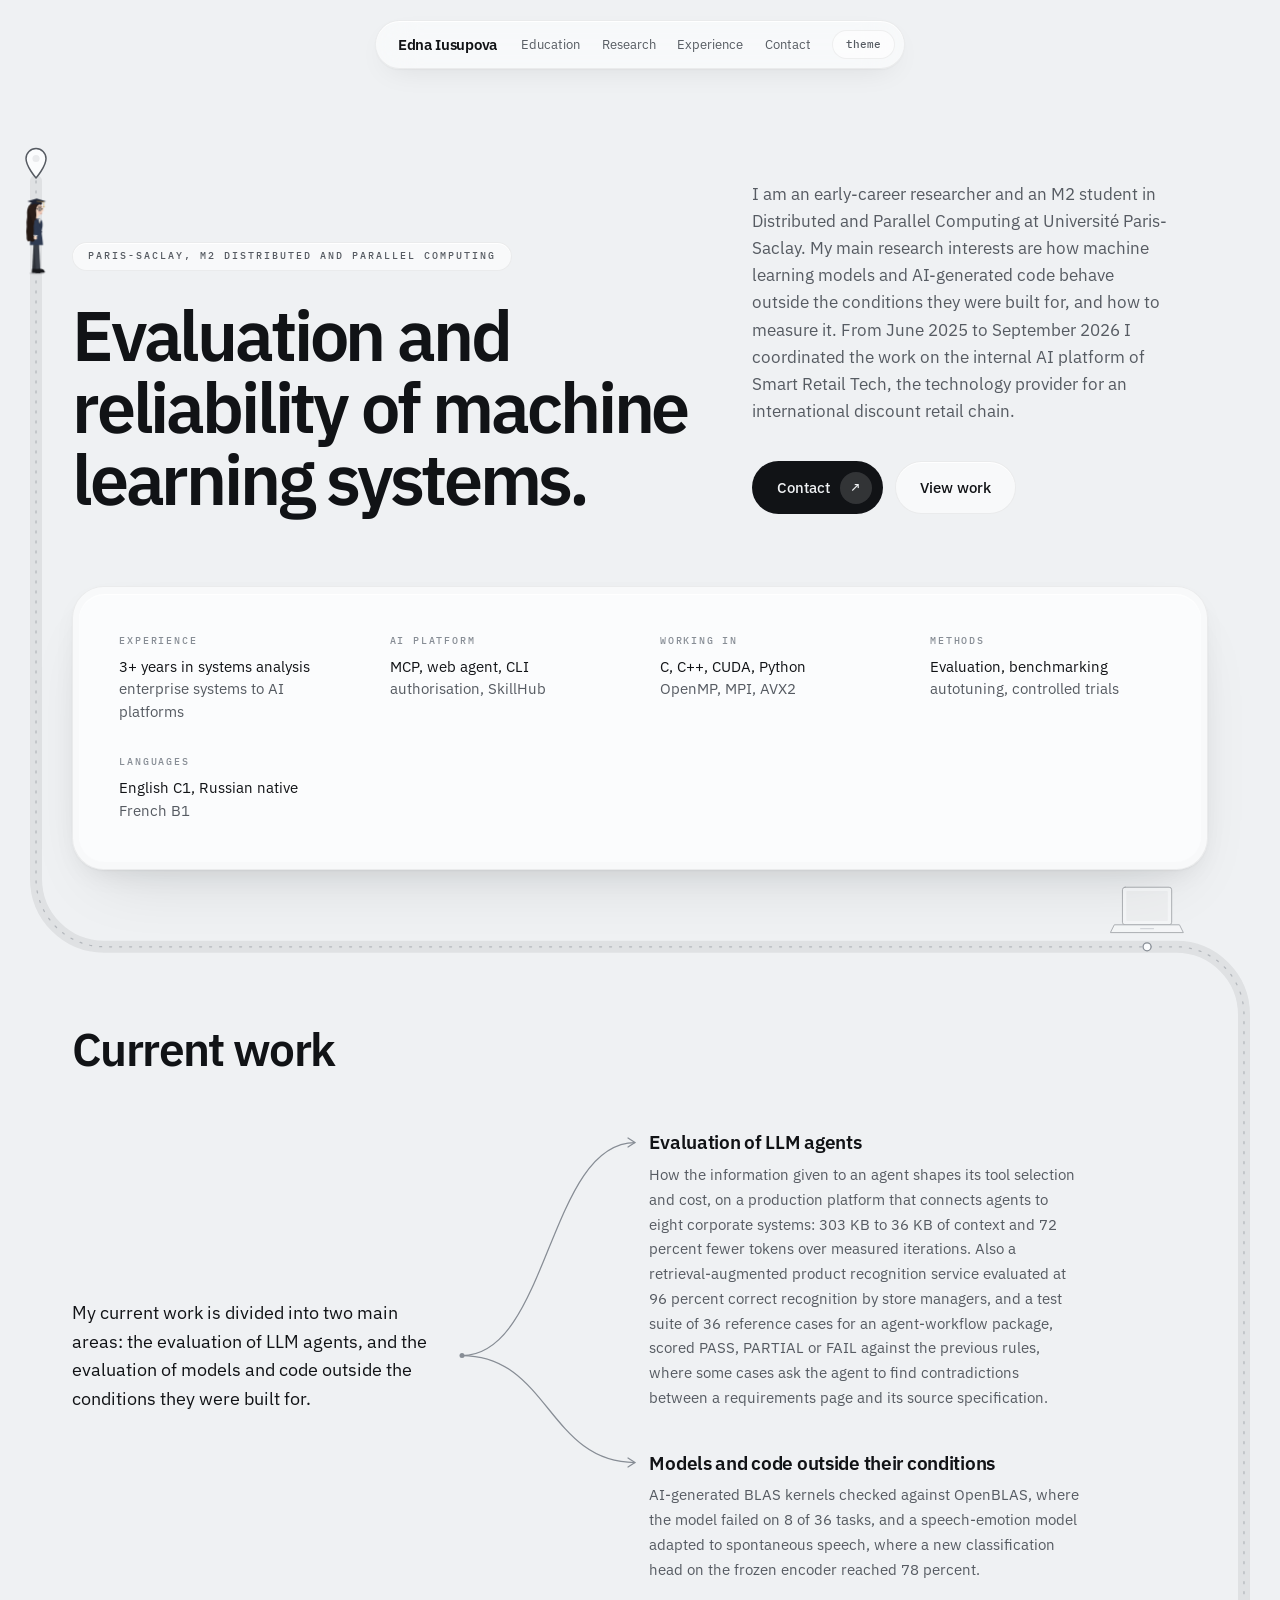
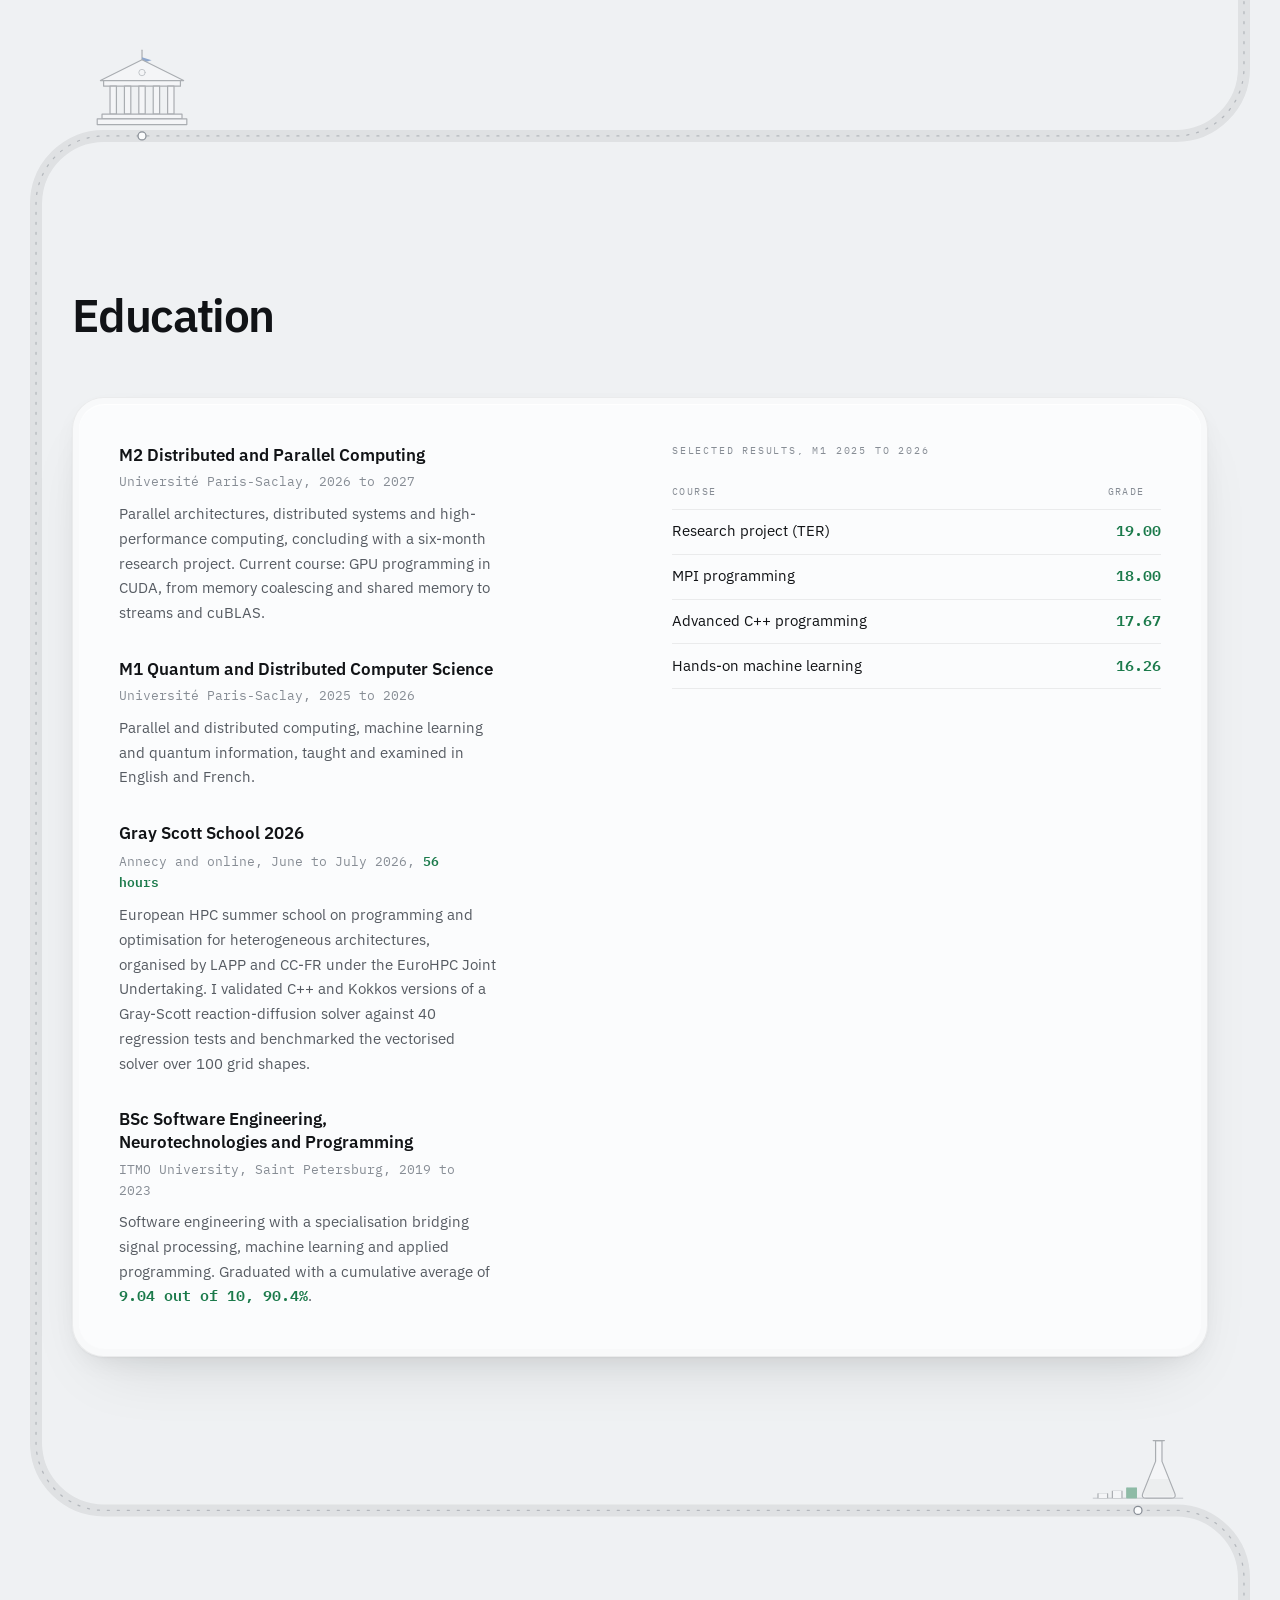
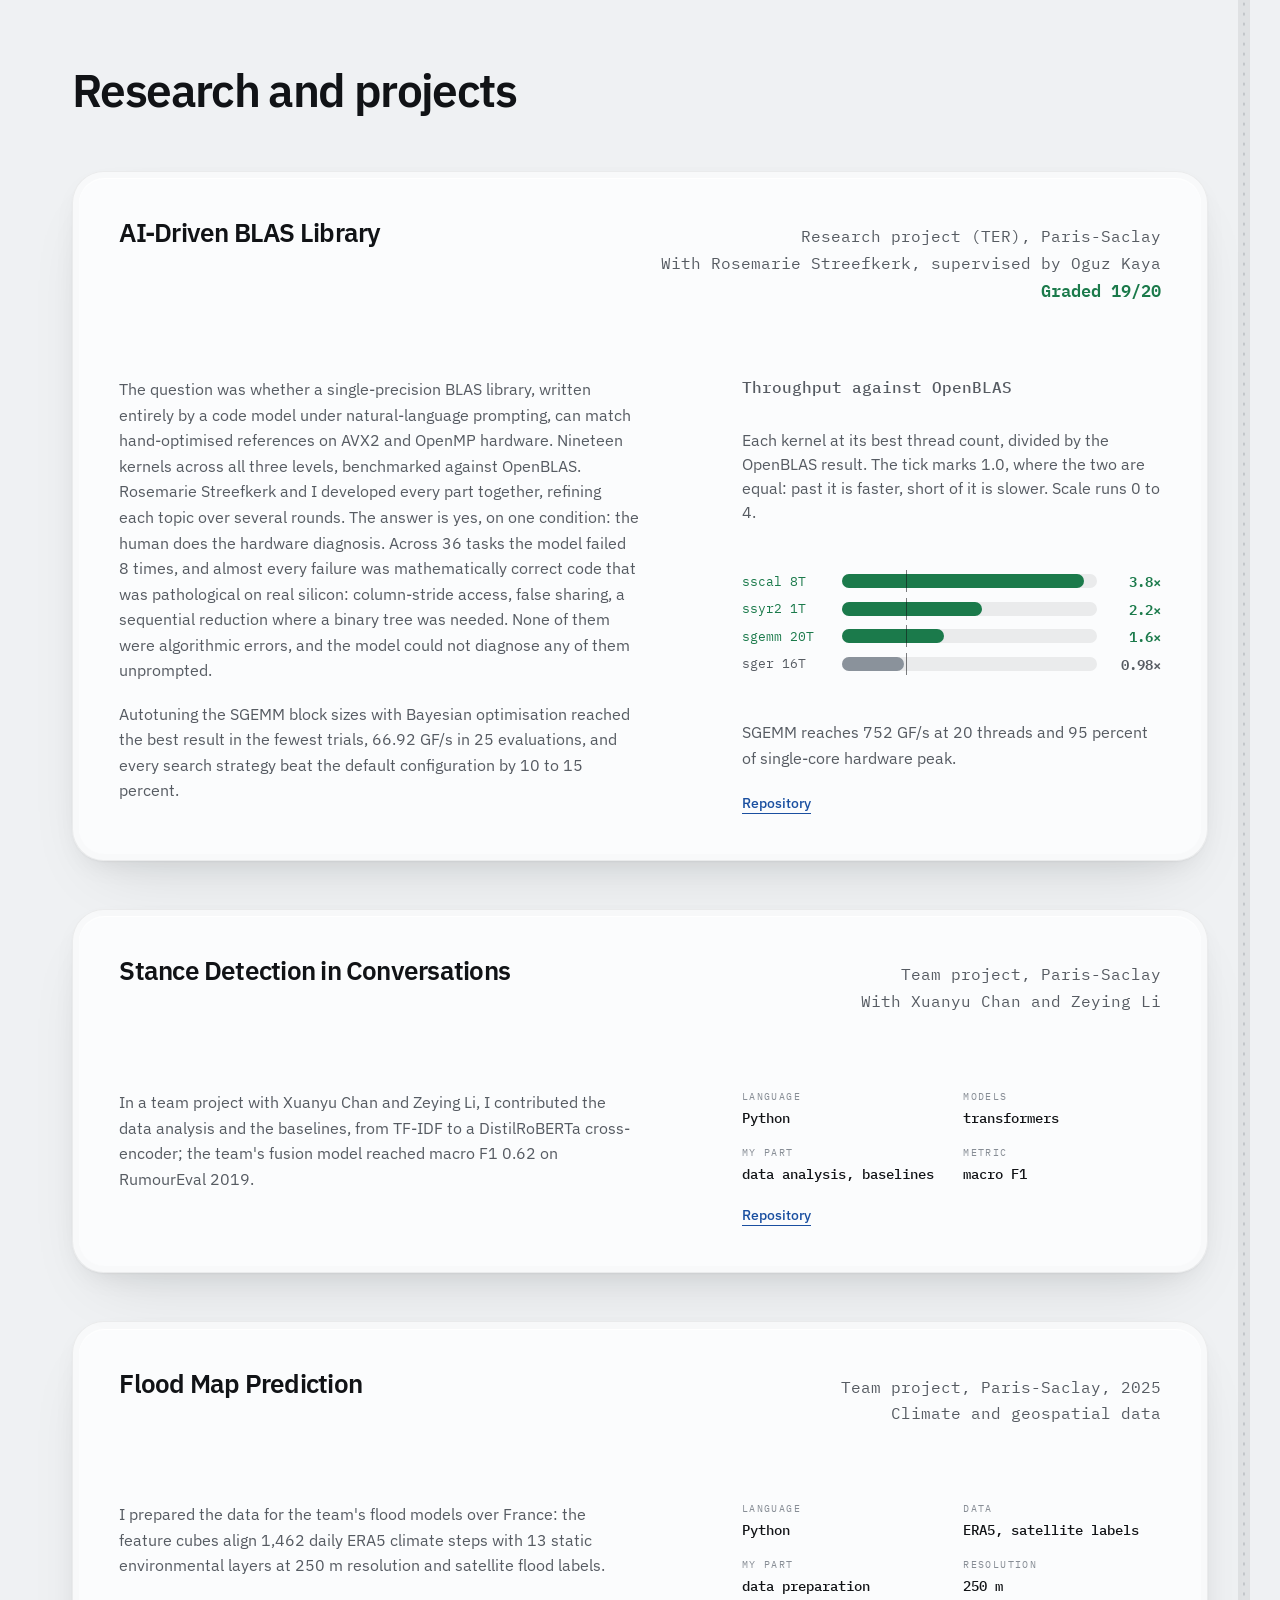
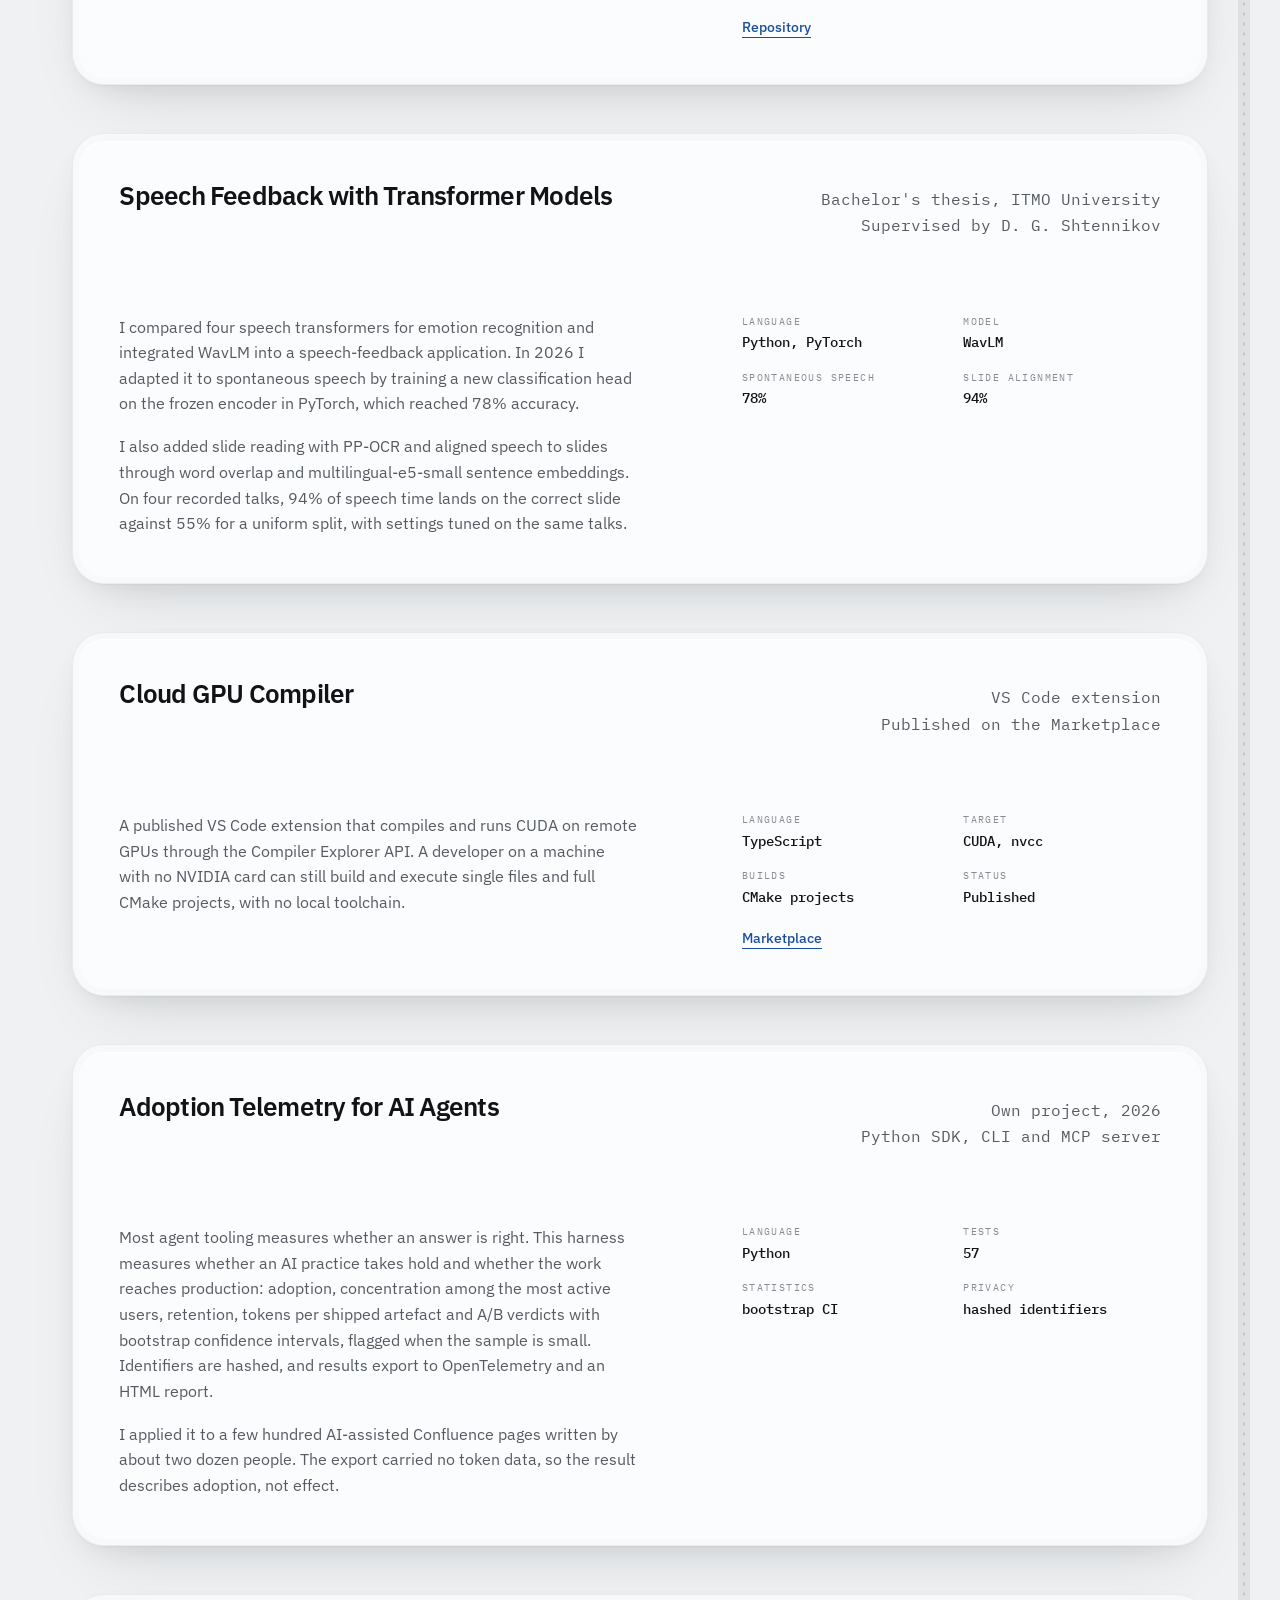
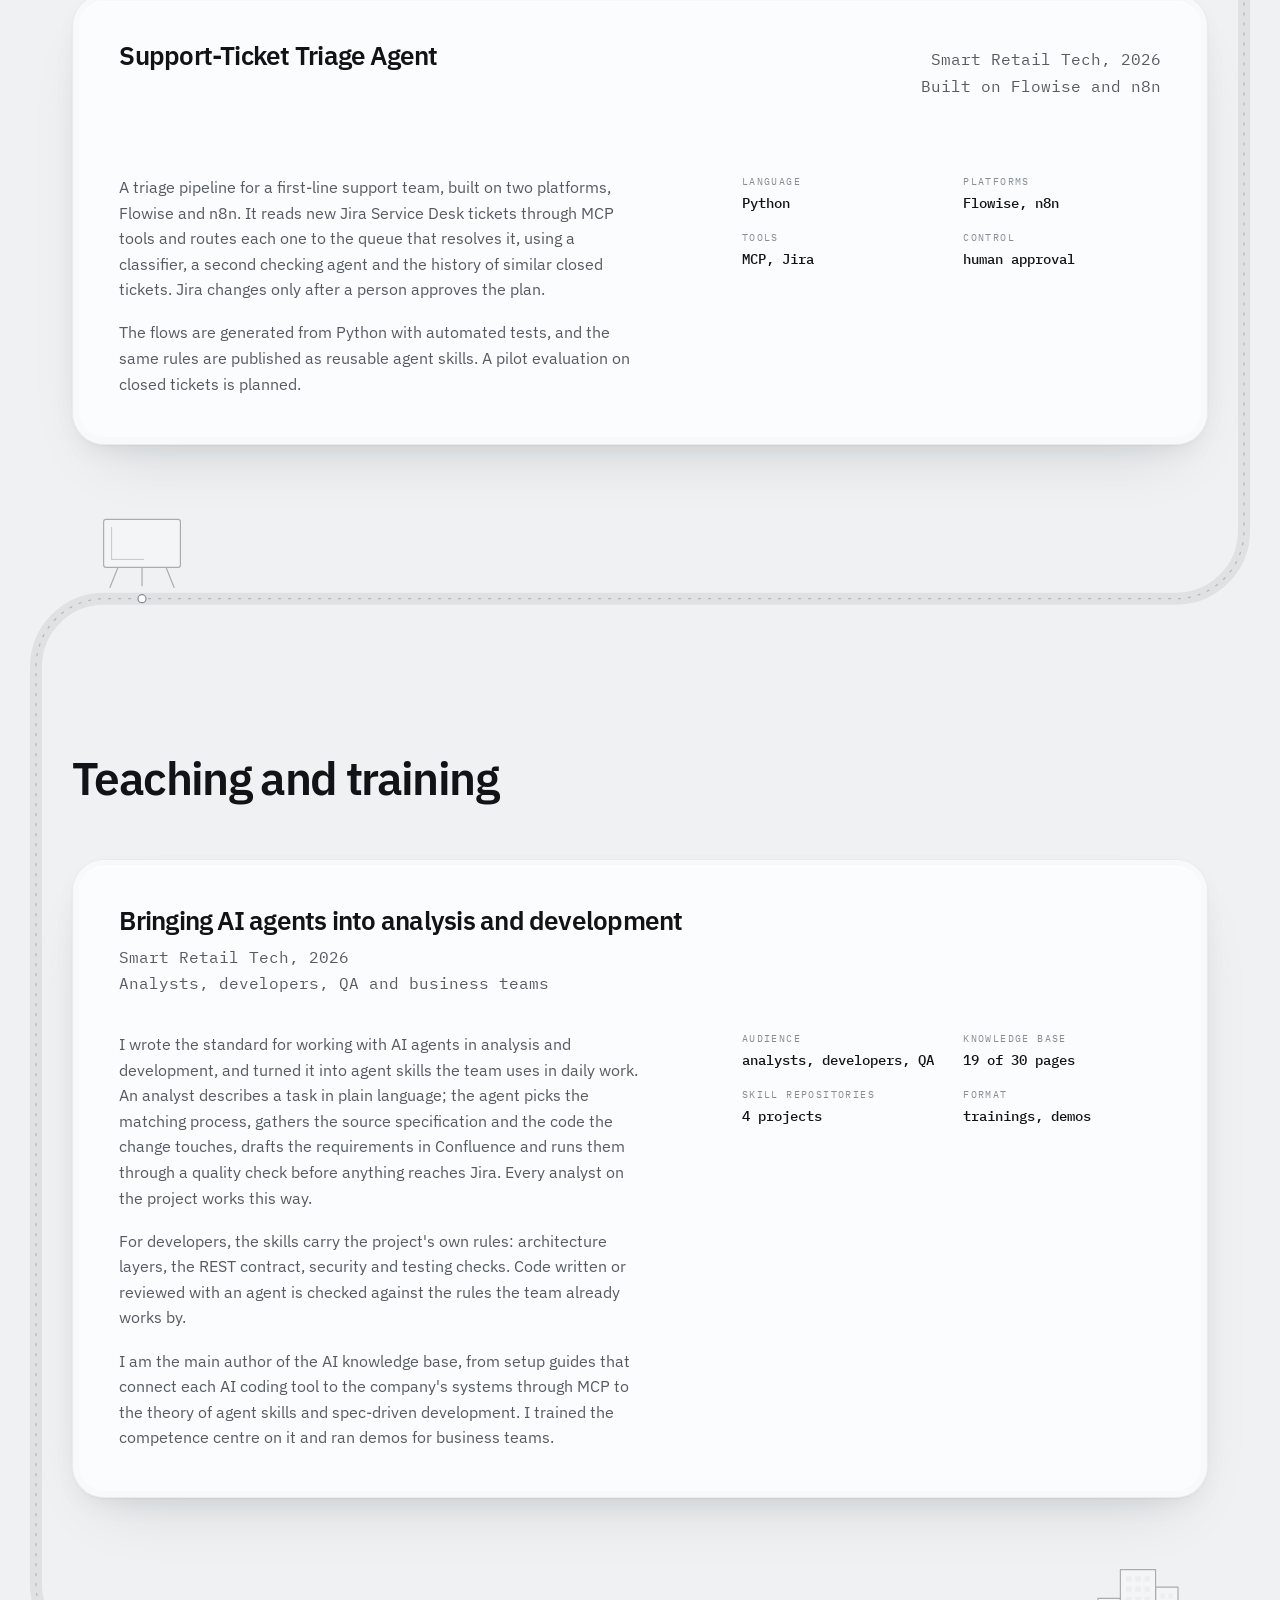
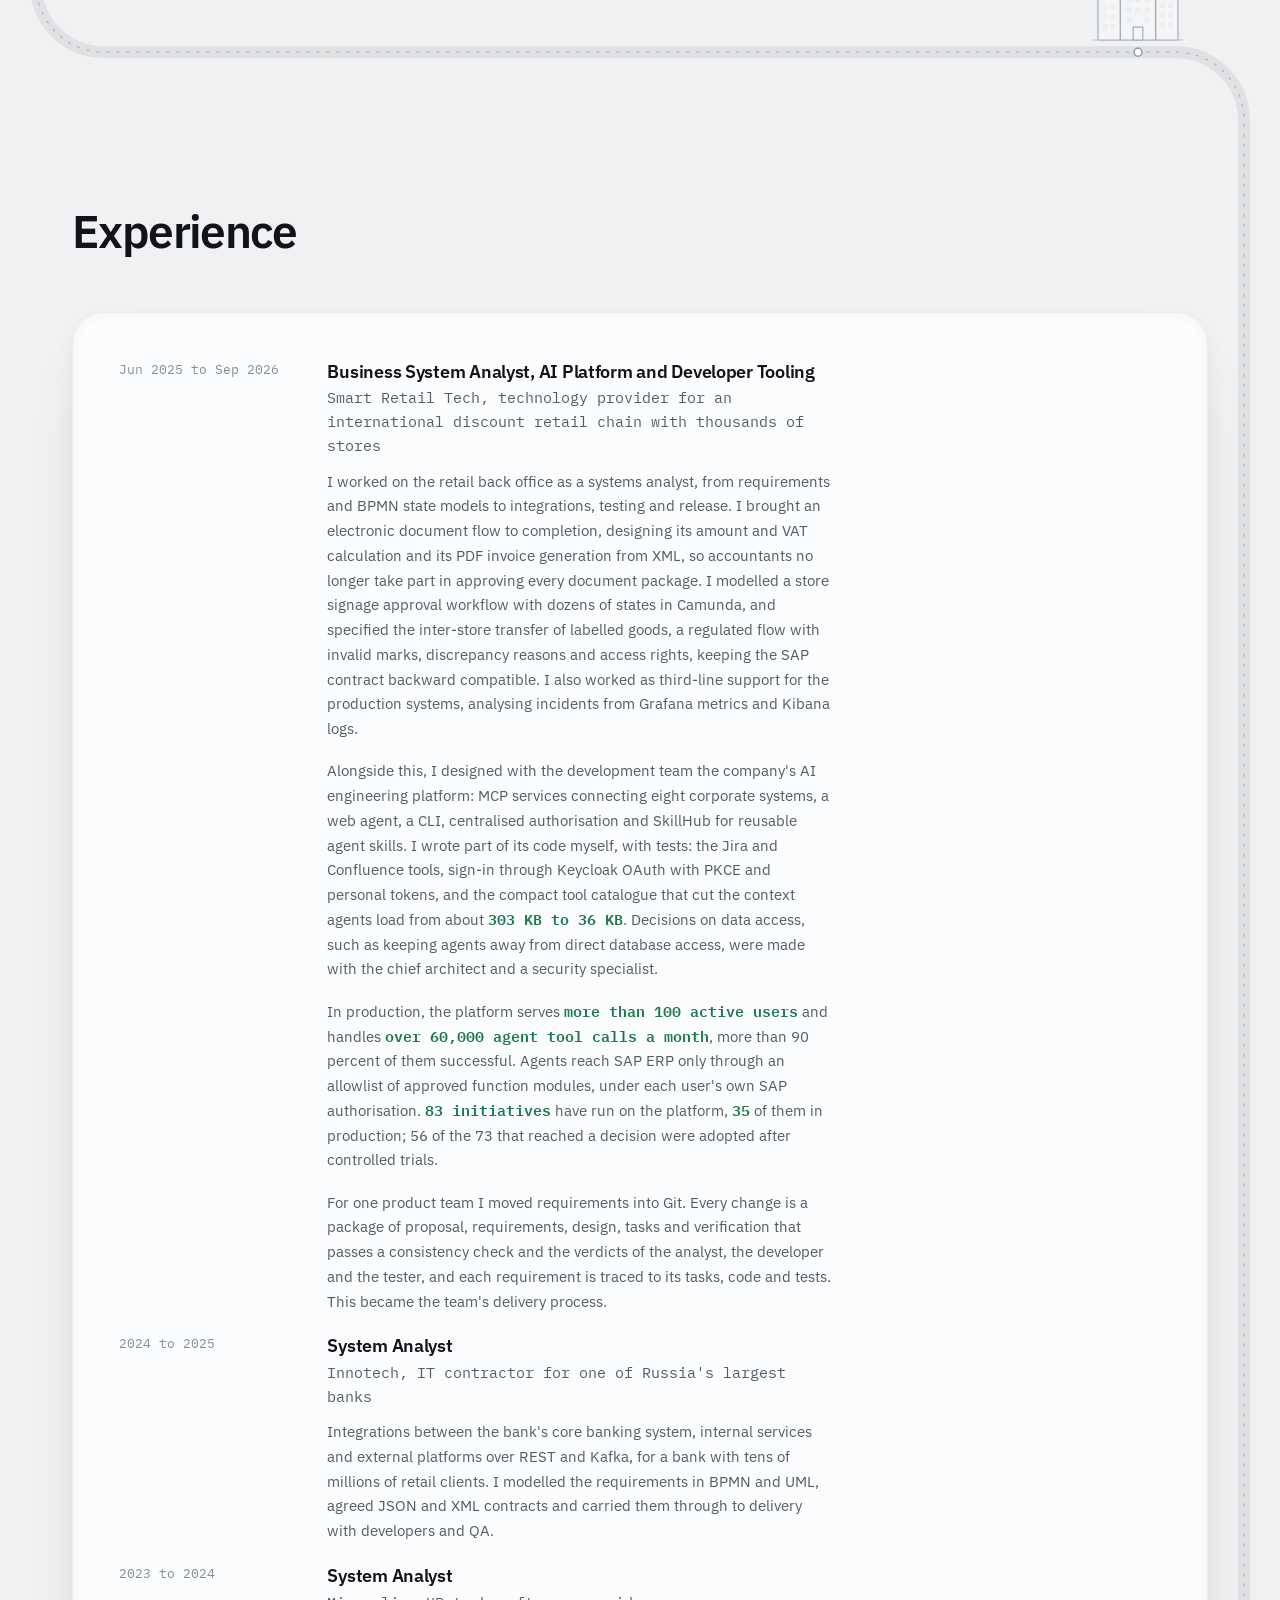
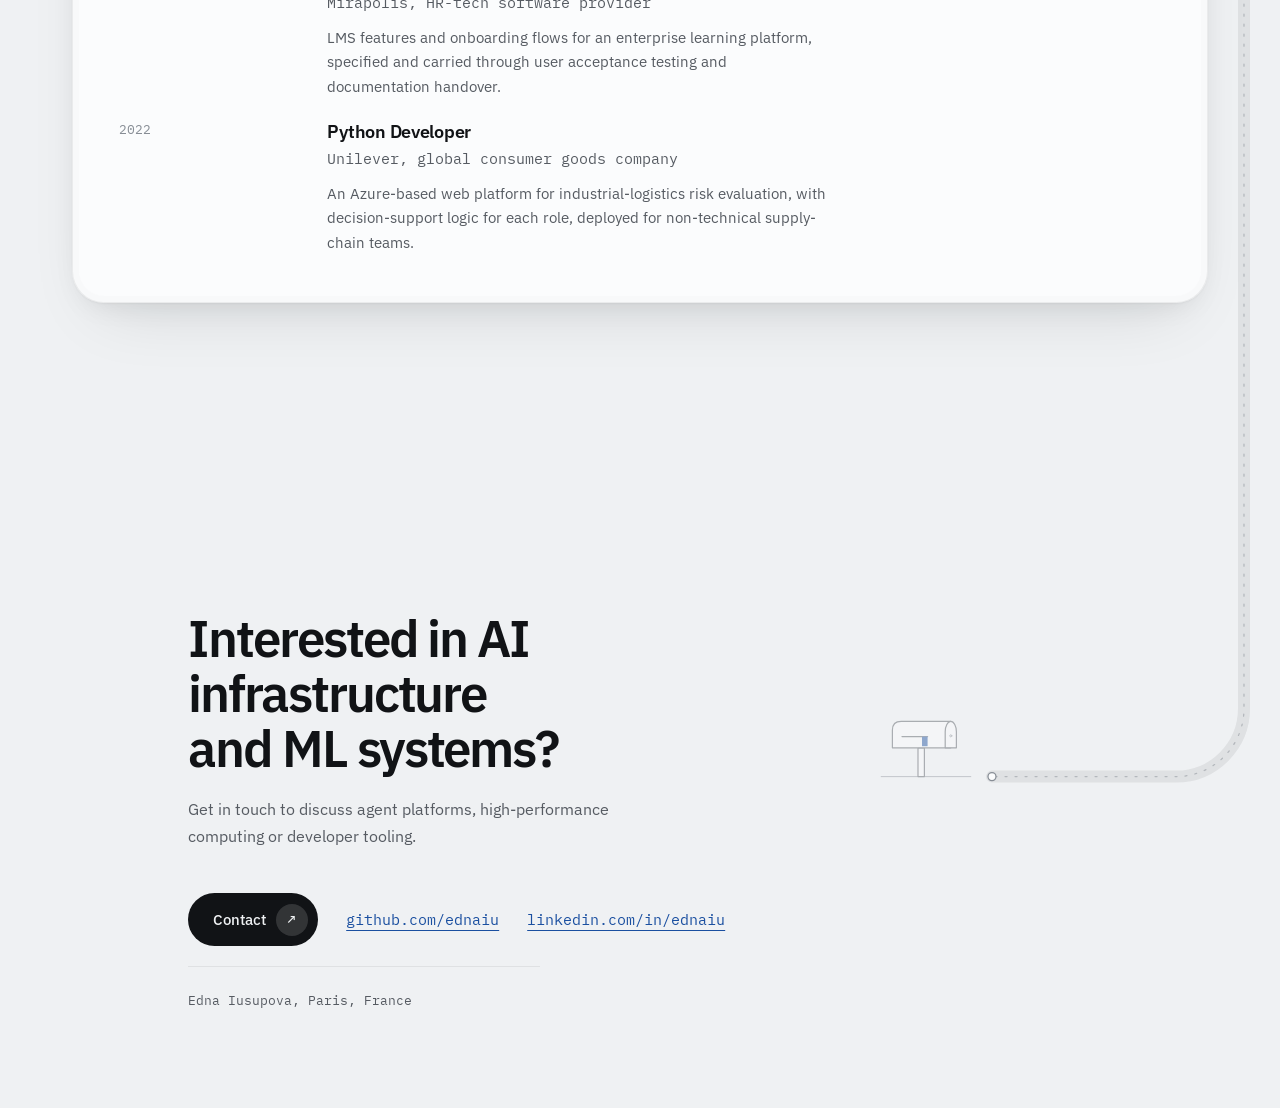
==== index.html @ e78c9e5b "Round the adoption telemetry figures Co-Authored-By: Claude Opus 5.5 <noreply@anthropic.com>" ====
<!doctype html>
<html lang="en">
<head>
<meta charset="utf-8">
<meta name="viewport" content="width=device-width, initial-scale=1">
<title>Edna Iusupova, evaluation and reliability of machine learning systems</title>
<meta name="description" content="Early-career researcher and M2 student in Distributed and Parallel Computing at Université Paris-Saclay, working on the evaluation of LLM agents and of machine learning models and code outside the conditions they were built for.">
<link rel="canonical" href="https://ednaiu.github.io/">
<meta property="og:type" content="profile">
<meta property="og:title" content="Edna Iusupova, evaluation and reliability of machine learning systems">
<meta property="og:description" content="Evaluation and reliability of machine learning systems: LLM agents, AI-generated code, models under distribution shift.">
<meta property="og:url" content="https://ednaiu.github.io/">
<meta name="twitter:card" content="summary">
<link rel="icon" href="data:image/svg+xml,%3Csvg%20xmlns='http://www.w3.org/2000/svg'%20viewBox='0%200%2032%2032'%3E%3Crect%20width='32'%20height='32'%20fill='%2316171A'/%3E%3Ctext%20x='16'%20y='22.5'%20font-family='Helvetica,Arial,sans-serif'%20font-size='15'%20font-weight='700'%20fill='%23FBFCFB'%20text-anchor='middle'%3EEI%3C/text%3E%3C/svg%3E">
<link rel="preconnect" href="https://fonts.googleapis.com">
<link rel="preconnect" href="https://fonts.gstatic.com" crossorigin>
<link rel="stylesheet" href="https://fonts.googleapis.com/css2?family=IBM+Plex+Mono:wght@400;500;600&family=IBM+Plex+Sans:wght@400;500;600;700&display=swap">
<style>
:root{
  --ground:#EFF1F3;
  --shell:rgba(255,255,255,.55);
  --shell-ring:rgba(16,18,22,.06);
  --core:#FBFCFD;
  --ink:#111316;
  --ink-2:#565B62;
  --ink-3:#878D95;
  --hair:rgba(16,18,22,.07);
  --link:#1A4FA0;
  --good:#1B7A4B;
  --mark-n:#8A929B;
  --mark-bad:#A8412F;
  --focus:#1F6FEB;
  --amb:0 1px 2px rgba(16,18,22,.04), 0 10px 30px -12px rgba(16,18,22,.10), 0 30px 70px -30px rgba(16,18,22,.14);
  --inset:inset 0 1px 0 rgba(255,255,255,.9);

  --f-sans:"IBM Plex Sans","Segoe UI",sans-serif;
  --f-mono:"IBM Plex Mono",ui-monospace,"SF Mono",Menlo,monospace;
  --ease:cubic-bezier(.32,.72,0,1);

  --r-out:2rem;
  --r-in:calc(2rem - .4rem);
  --shell-pad:.4rem;
  --shell-w:76rem;
  --pad:clamp(1.1rem,4vw,2.5rem);
  --sec:clamp(6rem,12vw,10rem);
}
@media (prefers-color-scheme:dark){
  :root:not([data-theme="light"]){
    --ground:#0A0B0D;
    --shell:rgba(255,255,255,.045);
    --shell-ring:rgba(255,255,255,.09);
    --core:#131519;
    --ink:#ECEEF1;
    --ink-2:#9AA1A9;
    --ink-3:#737A82;
    --hair:rgba(255,255,255,.08);
    --link:#8CB8F7;
    --good:#5CC48F;
    --mark-n:#6B737C;
    --mark-bad:#E08A72;
    --focus:#5C9DFF;
    --amb:0 1px 2px rgba(0,0,0,.5), 0 14px 40px -14px rgba(0,0,0,.7);
    --inset:inset 0 1px 0 rgba(255,255,255,.06);
  }
}
:root[data-theme="dark"]{
  --ground:#0A0B0D; --shell:rgba(255,255,255,.045); --shell-ring:rgba(255,255,255,.09);
  --core:#131519; --ink:#ECEEF1; --ink-2:#9AA1A9; --ink-3:#737A82; --hair:rgba(255,255,255,.08);
  --link:#8CB8F7; --good:#5CC48F; --mark-n:#6B737C; --mark-bad:#E08A72; --focus:#5C9DFF;
  --amb:0 1px 2px rgba(0,0,0,.5), 0 14px 40px -14px rgba(0,0,0,.7);
  --inset:inset 0 1px 0 rgba(255,255,255,.06);
}

*{box-sizing:border-box}
html{-webkit-text-size-adjust:100%;scroll-behavior:smooth}
@media (prefers-reduced-motion:reduce){html{scroll-behavior:auto}}
body{margin:0;background:var(--ground);color:var(--ink);
  font:400 16px/1.65 var(--f-sans);-webkit-font-smoothing:antialiased}
h1,h2,h3{margin:0;text-wrap:balance}
p{margin:0}
a{color:inherit}
:focus-visible{outline:2px solid var(--focus);outline-offset:4px;border-radius:6px}
.skip{position:absolute;left:-9999px;background:var(--core);padding:.7rem 1.1rem;border-radius:999px;z-index:60}
.skip:focus{left:1rem;top:1rem}
.shell{max-width:var(--shell-w);margin:0 auto;padding:0 var(--pad)}

/* ---------- floating island nav ---------- */
.nav{position:sticky;top:0;z-index:40;padding:1.25rem var(--pad) 0;pointer-events:none}
.nav-in{pointer-events:auto;width:max-content;max-width:100%;margin:0 auto;display:flex;
  align-items:center;gap:1.5rem;padding:.55rem .55rem .55rem 1.35rem;border-radius:999px;
  background:var(--shell);backdrop-filter:blur(20px) saturate(1.6);
  -webkit-backdrop-filter:blur(20px) saturate(1.6);
  box-shadow:var(--amb),var(--inset);border:1px solid var(--shell-ring)}
.mark{font:600 .9375rem/1 var(--f-sans);letter-spacing:-.02em;text-decoration:none;white-space:nowrap}
.nav-links{display:flex;align-items:center;gap:1.35rem}
.nav-links a{font:400 .8125rem/1 var(--f-sans);color:var(--ink-2);text-decoration:none;
  transition:color .7s var(--ease)}
.nav-links a:hover{color:var(--ink)}
.tgl{font:500 .6875rem/1 var(--f-mono);color:var(--ink-2);background:var(--shell);
  border:1px solid var(--shell-ring);border-radius:999px;padding:.5rem .8rem;cursor:pointer;
  transition:transform .7s var(--ease),color .7s var(--ease)}
.tgl:hover{color:var(--ink)}
.tgl:active{transform:scale(.96)}

/* ---------- hero: editorial split ---------- */
.hero{padding:clamp(4rem,10vw,7rem) 0 clamp(3rem,6vw,4.5rem);
  display:grid;grid-template-columns:1fr;gap:2.5rem}
@media (min-width:60rem){.hero{grid-template-columns:1.15fr .85fr;gap:4rem;align-items:end}}
.pill{display:inline-block;border-radius:999px;padding:.42rem .95rem;
  background:var(--shell);border:1px solid var(--shell-ring);box-shadow:var(--inset);
  font:500 10px/1.4 var(--f-mono);letter-spacing:.2em;text-transform:uppercase;color:var(--ink-2);
  margin-bottom:1.75rem}
.hero h1{font:600 clamp(2.6rem,6.4vw,4.4rem)/1.02 var(--f-sans);letter-spacing:-.045em;max-width:15ch}
.hero .sub{font-size:1.0625rem;line-height:1.6;color:var(--ink-2);max-width:42ch}
.cta-row{display:flex;flex-wrap:wrap;gap:.75rem;margin-top:2.25rem}
.btn{display:inline-flex;align-items:center;gap:.6rem;border-radius:999px;text-decoration:none;
  font:500 .9375rem/1 var(--f-sans);padding:.6rem .6rem .6rem 1.5rem;border:1px solid transparent;
  transition:transform .7s var(--ease),background .7s var(--ease),color .7s var(--ease)}
.btn:active{transform:scale(.98)}
.btn .ico{width:2rem;height:2rem;border-radius:999px;display:grid;place-items:center;
  font-size:.8125rem;transition:transform .7s var(--ease)}
.btn:hover .ico{transform:translate(3px,-2px) scale(1.06)}
.btn-primary{background:var(--ink);color:var(--ground)}
.btn-primary .ico{background:rgba(255,255,255,.14)}
.btn-ghost{background:var(--shell);color:var(--ink);border-color:var(--shell-ring);
  box-shadow:var(--inset);padding:.6rem 1.5rem}

/* ---------- double bezel ---------- */
.bez{background:var(--shell);border:1px solid var(--shell-ring);border-radius:var(--r-out);
  padding:var(--shell-pad);box-shadow:var(--amb)}
.bez + .bez{margin-top:1.5rem}
.core{background:var(--core);border-radius:var(--r-in);box-shadow:var(--inset);
  padding:clamp(1.5rem,3.5vw,2.5rem)}

/* ---------- proof chart ---------- */
.proof{display:grid;gap:2.5rem}
@media (min-width:62rem){.proof{grid-template-columns:.85fr 1.15fr;gap:4rem;align-items:center}}
.proof .lede{font:600 clamp(1.5rem,2.6vw,2rem)/1.15 var(--f-sans);letter-spacing:-.03em;margin-bottom:.9rem}
.proof .lede b{color:var(--good);font-weight:600}
.proof .say{color:var(--ink-2);font-size:.9375rem;max-width:34ch}
.chart-t{font:500 .8125rem/1.4 var(--f-mono);color:var(--ink);margin-bottom:.35rem}
.chart-s{font:400 .8125rem/1.55 var(--f-sans);color:var(--ink-3);margin-bottom:1.6rem;max-width:44ch}
.bars{display:grid;gap:.85rem}
.bar-row{display:grid;grid-template-columns:5.25rem 1fr 3rem;align-items:center;gap:1rem}
.bar-name{font:400 .8125rem/1 var(--f-mono);color:var(--ink-2);white-space:nowrap}
.bar-track{display:block;height:14px;border-radius:7px;background:var(--hair)}
.bar-fill{display:block;height:14px;border-radius:7px;background:var(--mark-n)}
.bar-val{font:600 .875rem/1 var(--f-mono);font-variant-numeric:tabular-nums;
  color:var(--ink-2);text-align:right}
.bar-row.lead .bar-fill{background:var(--good)}
.bar-row.lead .bar-name,.bar-row.lead .bar-val{color:var(--good)}
.bars.ratio .bar-track{position:relative}
.bars.ratio .bar-track::after{content:"";position:absolute;left:25%;top:-4px;bottom:-4px;
  width:1px;background:var(--ink);opacity:.55}
.bar-row.bad .bar-fill{background:var(--mark-bad)}
.bar-row.bad .bar-name,.bar-row.bad .bar-val{color:var(--mark-bad)}
.bar-row.par .bar-val{color:var(--ink-2)}
.chart-note{margin-top:1.6rem;font:400 .8125rem/1.65 var(--f-sans);color:var(--ink-3);max-width:46ch}

/* ---------- identity strip ---------- */
.ident{display:grid;grid-template-columns:repeat(auto-fit,minmax(12rem,1fr));gap:2rem 2.5rem}
.ident .k{font:500 10px/1.4 var(--f-mono);letter-spacing:.18em;text-transform:uppercase;
  color:var(--ink-3);margin-bottom:.5rem}
.ident .v{font-size:.9375rem;line-height:1.5}
.ident .v em{font-style:normal;color:var(--ink-2)}

/* ---------- sections ---------- */
.sec{padding:var(--sec) 0}
.sec-t{font:600 clamp(1.9rem,4vw,2.9rem)/1.1 var(--f-sans);letter-spacing:-.035em;margin-bottom:3.5rem}

.focus{display:grid;gap:2.25rem;position:relative}
.f-root{font-size:1.125rem;line-height:1.6;color:var(--ink);max-width:34ch;text-wrap:pretty}
.f-side{display:grid;gap:2.5rem}
.f-side h3{font:600 1.1875rem/1.3 var(--f-sans);letter-spacing:-.015em;margin-bottom:.5rem}
.f-side p{color:var(--ink-2);font-size:.9375rem;max-width:48ch;text-wrap:pretty}
.f-arrows{display:none}
@media (min-width:60rem){
  .focus{grid-template-columns:minmax(0,1fr) 7rem minmax(0,1.2fr);gap:0;align-items:center}
  .f-root{grid-column:1}
  .f-side{grid-column:3}
  .f-arrows{display:block;position:absolute;left:0;top:0;width:100%;height:100%;overflow:visible;pointer-events:none}
}
.f-arrows path{fill:none;stroke:var(--ink-3);stroke-width:1.25;stroke-linecap:round;stroke-linejoin:round;
  stroke-dasharray:1;stroke-dashoffset:0}
.f-arrows circle{fill:var(--ink-3)}
html.js .focus:not(.in) .f-arrows path{stroke-dashoffset:1}
html.js .f-arrows path{transition:stroke-dashoffset .9s var(--ease) .35s}
html.js .f-arrows path.head{transition-delay:1.05s;transition-duration:.3s}
@media (prefers-reduced-motion:reduce){html.js .f-arrows path{transition:none}}

/* ---------- projects ---------- */
.work{display:grid;gap:1.5rem}
.job{display:grid;grid-template-columns:1fr;gap:1.75rem}
@media (min-width:60rem){.job{grid-template-columns:1.15fr .85fr;gap:3.5rem}}
.job-head{display:flex;align-items:baseline;justify-content:space-between;gap:1rem 2rem;
  flex-wrap:wrap;margin-bottom:1.25rem}
@media (min-width:60rem){.job-head{grid-column:1 / -1}}
.job h3{font:600 1.6rem/1.15 var(--f-sans);letter-spacing:-.03em}
.cred{font:400 .8125rem/1.7 var(--f-mono);color:var(--ink-3);text-align:left}
@media (min-width:60rem){.cred{text-align:right}}
.cred .grade{display:block;margin-top:.2rem;font:600 1.0625rem/1.3 var(--f-mono);color:var(--good);
  font-variant-numeric:tabular-nums}
.job p{color:var(--ink-2);font-size:.9688rem;max-width:52ch}
.job-aside{display:grid;gap:1.5rem;align-content:start}
.job.head-col{row-gap:1rem}
.job.head-col .job-head{flex-direction:column;align-items:flex-start;gap:.5rem}
.job.head-col .cred{text-align:left}
.stack{display:grid;grid-template-columns:repeat(2,minmax(0,1fr));gap:1.15rem 1.5rem}
.stack .k{font:400 10px/1.4 var(--f-mono);letter-spacing:.14em;text-transform:uppercase;
  color:var(--ink-3);margin-bottom:.3rem}
.stack .v{font:500 .875rem/1.35 var(--f-mono);color:var(--ink);font-variant-numeric:tabular-nums}
.job-links{display:flex;flex-wrap:wrap;gap:1.25rem}
.job-links a{font:500 .875rem/1 var(--f-sans);color:var(--link);text-decoration:none;
  border-bottom:1px solid currentColor;padding-bottom:3px;transition:opacity .7s var(--ease)}
.job-links a:hover{opacity:.6}

/* ---------- experience ---------- */
.xp{display:grid;gap:1.25rem}
.xp-row{display:grid;grid-template-columns:1fr;gap:.6rem}
@media (min-width:60rem){.xp-row{grid-template-columns:10rem 1fr;gap:3rem}}
.xp-when{font:400 .8125rem/1.6 var(--f-mono);color:var(--ink-3);font-variant-numeric:tabular-nums}
.xp-what h3{font:600 1.125rem/1.3 var(--f-sans);letter-spacing:-.015em;margin-bottom:.2rem}
.xp-co{font:400 .8125rem/1.6 var(--f-mono);color:var(--ink-3);margin-bottom:.7rem}
.xp-what p{color:var(--ink-2);font-size:.9375rem;max-width:56ch}

/* ---------- education ---------- */
.edu{display:grid;grid-template-columns:1fr;gap:2.5rem}
@media (min-width:60rem){.edu{grid-template-columns:1fr 1fr;gap:4rem}}
.deg + .deg{margin-top:2rem}
.deg h3{font:600 1.0625rem/1.35 var(--f-sans);margin-bottom:.35rem}
.deg .m{font:400 .8125rem/1.6 var(--f-mono);color:var(--ink-3);margin-bottom:.55rem}
.deg p{color:var(--ink-2);font-size:.9375rem;max-width:42ch}
.hl{font-family:var(--f-mono);font-weight:600;color:var(--good);font-variant-numeric:tabular-nums}
.tablewrap{overflow-x:auto}
table{border-collapse:collapse;width:100%;font-size:.9375rem}
caption{text-align:left;font:400 10px/1.4 var(--f-mono);letter-spacing:.18em;text-transform:uppercase;
  color:var(--ink-3);padding-bottom:1.1rem}
th,td{text-align:left;padding:.6rem 1rem .6rem 0;border-bottom:1px solid var(--hair);white-space:nowrap}
th{font:400 10px/1.4 var(--f-mono);letter-spacing:.14em;text-transform:uppercase;color:var(--ink-3);font-weight:400}
td.num{font-family:var(--f-mono);font-variant-numeric:tabular-nums;text-align:right;padding-right:0}
td.num b{font-weight:600;color:var(--good)}

/* ---------- contact ---------- */
.contact{padding:var(--sec) 0 clamp(4rem,8vw,6rem)}
.contact h2{font:600 clamp(2rem,4.4vw,3.2rem)/1.08 var(--f-sans);letter-spacing:-.04em;max-width:18ch}
.contact p{margin-top:1.25rem;color:var(--ink-2);max-width:44ch}
.reach{display:flex;flex-wrap:wrap;gap:1.75rem;margin-top:2.75rem;align-items:center}
.reach a.plain{font:400 .9375rem/1 var(--f-mono);color:var(--link);text-decoration:underline;
  text-decoration-thickness:1px;text-underline-offset:5px;transition:opacity .7s var(--ease)}
.reach a.plain:hover{opacity:.6}
.scene-slot{display:none}
@media (min-width:80rem){
  .contact{display:grid;grid-template-columns:minmax(0,40rem) 14rem;column-gap:2.5rem;justify-content:center}
  .contact>*{grid-column:1}
  .contact .scene-slot{display:block;grid-column:2;grid-row:1}
}
.foot{margin-top:4.5rem;padding-top:1.5rem;border-top:1px solid var(--hair);
  font:400 .8125rem/1.6 var(--f-mono);color:var(--ink-3)}

/* ---------- trail walker ---------- */
main{position:relative}
.trail{display:none}
@media (min-width:80rem){
  .trail{display:block;position:absolute;inset:0;z-index:1;pointer-events:none;overflow:hidden}
}
.trail-map{position:absolute;left:0;top:0;width:100%;height:100%;overflow:visible}
.trail .road{fill:none;stroke:var(--hair);stroke-linecap:round;stroke-linejoin:round}
.trail .lane{fill:none;stroke:var(--ink-3);stroke-width:1.25;stroke-dasharray:2 8;stroke-linecap:round;opacity:.5}
.trail .stop{fill:var(--core);stroke:var(--ink-3);stroke-width:1.25;transition:fill .5s var(--ease),stroke .5s var(--ease)}
.trail .stop.on{fill:var(--ink-2);stroke:var(--ink-2)}
.trail .ico{fill:var(--core);stroke:var(--ink-2);stroke-width:1.5;stroke-linejoin:round;stroke-linecap:round;
  opacity:.45;transition:opacity .8s var(--ease)}
.trail .ico.on{opacity:1}
.trail .ico .soft{fill:var(--hair);stroke:none}
.trail .ico .thin{fill:none;stroke:var(--ink-3);stroke-width:1.2}
.trail .ico .good{fill:var(--good);stroke:var(--good)}
.trail .ico .flagc{fill:var(--link);stroke:none}
.trail .ico .mb-hole{fill:#000;fill-opacity:.55;stroke:none}
.trail .ico .line{opacity:0;transition:opacity .35s var(--ease)}
.trail .ico.on .line{opacity:1}
.trail .ico .grow{transform-box:fill-box;transform-origin:50% 100%;transform:scaleY(.2);transition:transform 1s var(--ease)}
.trail .ico.on .grow{transform:none}
.trail .ico .raise{transform:translateY(9px);transition:transform 1.2s var(--ease) .2s}
.trail .ico.on .raise{transform:none}
.trail .ico .draw{stroke-dasharray:90;stroke-dashoffset:90;transition:stroke-dashoffset 1.4s var(--ease) .2s}
.trail .ico.on .draw{stroke-dashoffset:0}
.trail .ico .win{transition:fill .6s ease}
.trail .ico.on .win{fill:#F2C66D}
.trail .ico .bub{transform-box:fill-box;opacity:0}
.trail .ico.on .bub{animation:bub 1.8s ease-out 3}
@keyframes bub{0%{opacity:0;transform:none}25%{opacity:1}100%{opacity:0;transform:translateY(-18px)}}
.trail .mailbox{pointer-events:visiblePainted;cursor:pointer}
.walker .w-fig{pointer-events:visiblePainted;cursor:pointer}
.w-cap{opacity:0;transform:translateY(-8px);transition:opacity .4s var(--ease),transform .6s var(--ease)}
.walker.capped .w-cap{opacity:1;transform:none}
.w-capc{fill:var(--g-cap)}
.w-tassel{fill:none;stroke:var(--g-gold);stroke-width:.7}
.w-cover{fill:#9C3D2E}
.w-text{fill:none;stroke:#8A9099;stroke-width:.6;stroke-linecap:round}
.w-gutter{fill:none;stroke:#C3C9D0;stroke-width:.6}
.w-edge{fill:none;stroke:#9C3D2E;stroke-width:1.2;stroke-linecap:round}
.w-spine{fill:none;stroke:#7A2E22;stroke-width:.8;stroke-linecap:round}
.w-pages{fill:#FAFAF7;stroke:#C9CED6;stroke-width:.35}
.w-torch,.w-pool{display:none}
.w-torchc{fill:#C9CDD3}
.w-pool{fill:#FFE7A8}
.bubble{position:absolute;left:0;top:0;transform:translate(-50%,-100%);opacity:0;transition:opacity .3s var(--ease);
  font:500 .75rem/1 var(--f-mono);color:var(--ink);background:var(--core);border:1px solid var(--shell-ring);
  box-shadow:var(--amb);padding:.5rem .75rem;border-radius:999px;white-space:nowrap;pointer-events:none}
.bubble.on{opacity:1}
.plane{position:absolute;left:0;top:0;width:84px;height:40px;overflow:visible;opacity:0;pointer-events:none;
  transform-origin:50% 50%;will-change:transform,opacity}
.p-body,.p-wing{fill:var(--core);stroke:var(--ink-2);stroke-width:1.2;stroke-linejoin:round;stroke-linecap:round}
.p-fin{fill:var(--link);stroke:var(--ink-2);stroke-width:1.2;stroke-linejoin:round}
.p-stripe{fill:none;stroke:var(--link);stroke-width:1.6;stroke-linecap:round}
.p-shield{fill:rgba(140,184,247,.35);stroke:var(--ink-2);stroke-width:.8;stroke-linejoin:round}
.p-skin{fill:var(--g-skin)}
.p-hair{fill:var(--g-hair)}
.p-glass{fill:rgba(255,255,255,.2);stroke:var(--g-line);stroke-width:.6}
.p-prop{fill:var(--ink-3);opacity:.7;transform-box:fill-box;transform-origin:center}
.plane.flying .p-prop{animation:prop .14s linear infinite}
.p-hub{fill:var(--ink-2)}
@keyframes prop{0%,100%{transform:scaleY(1)}50%{transform:scaleY(.12)}}
@media (prefers-reduced-motion:reduce){
  .trail .ico *,.w-cap{transition:none!important;animation:none!important}
  .w-flipper{display:none}
}
.walker{position:absolute;left:0;top:0;overflow:visible;opacity:0;will-change:transform}
.walker,.plane{
  --g-skin:#F4D6C2;--g-blush:#EBA39B;--g-mouth:#B0605A;--g-hair:#2C1E19;--g-hair-2:#231813;--g-gold:#C9A253;
  --g-blazer:#2F3B52;--g-blazer-2:#232D40;--g-shirt:#FAFAF7;--g-trouser:#3B4049;--g-trouser-2:#2D3138;
  --g-shoe:#17181B;--g-line:#1A1C20;--g-cap:#1F2433}
.trail.on .walker{opacity:1}
@media (prefers-color-scheme:dark){
  :root:not([data-theme="light"]) .walker,:root:not([data-theme="light"]) .plane{--g-hair:#4B362D;--g-hair-2:#3E2C24;--g-blazer:#4C6189;
    --g-blazer-2:#3B4C6D;--g-trouser:#5B626D;--g-trouser-2:#474D57;--g-shoe:#33363B;--g-cap:#46546F}
  :root:not([data-theme="light"]) .w-torch,:root:not([data-theme="light"]) .w-pool{display:inline}
}
:root[data-theme="dark"] .walker,:root[data-theme="dark"] .plane{--g-hair:#4B362D;--g-hair-2:#3E2C24;--g-blazer:#4C6189;
  --g-blazer-2:#3B4C6D;--g-trouser:#5B626D;--g-trouser-2:#474D57;--g-shoe:#33363B;--g-cap:#46546F}
:root[data-theme="dark"] .w-torch,:root[data-theme="dark"] .w-pool{display:inline}
.w-shadow{fill:var(--ink);opacity:.12}
.w-skin{fill:var(--g-skin)}
.w-blush{fill:var(--g-blush);opacity:.5}
.w-hair{fill:var(--g-hair)}
.w-hair2{fill:var(--g-hair-2)}
.w-blazer{fill:var(--g-blazer)}
.w-blazer2,.w-button{fill:var(--g-blazer-2)}
.w-shirt{fill:var(--g-shirt)}
.w-trouser{fill:var(--g-trouser)}
.w-trouser2{fill:var(--g-trouser-2)}
.w-shoe{fill:var(--g-shoe)}
.w-eye{fill:var(--g-line);transform-box:fill-box;transform-origin:center;animation:blink 5.5s infinite}
.w-mouth{fill:none;stroke:var(--g-mouth);stroke-width:.7;stroke-linecap:round}
.w-brow{fill:none;stroke:var(--g-hair);stroke-width:.85;stroke-linecap:round}
.w-gold{fill:var(--g-gold)}
.w-lapel{fill:none;stroke:var(--g-blazer-2);stroke-width:.9;stroke-linecap:round}
.w-glasses rect{fill:rgba(255,255,255,.18);stroke:var(--g-line);stroke-width:.75}
.w-glasses path{fill:none;stroke:var(--g-line);stroke-width:.75;stroke-linecap:round}
@keyframes blink{0%,95%,100%{transform:scaleY(1)}97%{transform:scaleY(.1)}}
@media (prefers-reduced-motion:reduce){.w-eye{animation:none}}

/* ---------- motion ---------- */
.reveal{opacity:1;transform:none;filter:none}
html.js .reveal{opacity:0;transform:translateY(3rem);filter:blur(8px);
  transition:opacity .9s var(--ease),transform .9s var(--ease),filter .9s var(--ease)}
html.js .reveal.in{opacity:1;transform:none;filter:none}
@media (prefers-reduced-motion:reduce){
  html.js .reveal{opacity:1!important;transform:none!important;filter:none!important;transition:none}
}

@media (max-width:48rem){
  body{overflow-x:hidden}
  .stack{grid-template-columns:1fr}
  .pill{max-width:100%;white-space:normal;letter-spacing:.14em}
  .nav{padding-left:1rem;padding-right:1rem}
  .nav-in{flex-direction:column;align-items:stretch;gap:.65rem;padding:.7rem .8rem;width:calc(100vw - 2rem);border-radius:1.25rem}
  .mark{font-size:.8125rem;text-align:center}
  .nav-links{flex:1;justify-content:space-between;gap:.35rem}
  .nav-links a{font-size:.6875rem}
  .tgl{display:none}
}
@media print{
  .nav,.tgl,.skip,.cta-row,.trail{display:none}
  body{background:#fff;color:#000;font-size:11pt}
  .bez{box-shadow:none;border:0;padding:0}
  .core{box-shadow:none;padding:0}
  .sec{padding:1.25rem 0}
}
</style>
<link rel="alternate" hreflang="en" href="https://ednaiu.github.io/">
<link rel="alternate" hreflang="x-default" href="https://ednaiu.github.io/">
<meta name="geo.region" content="FR-IDF">
<meta name="geo.placename" content="Paris, France">
<meta name="author" content="Edna Iusupova">
<script type="application/ld+json">
{
  "@context": "https://schema.org",
  "@type": "Person",
  "name": "Edna Iusupova",
  "url": "https://ednaiu.github.io/",
  "jobTitle": "Early-career researcher, M2 student in Distributed and Parallel Computing",
  "description": "Early-career researcher and M2 student in Distributed and Parallel Computing at Université Paris-Saclay, working on the evaluation of LLM agents and of machine learning models and code outside the conditions they were built for.",
  "email": "mailto:edna.iusupova@universite-paris-saclay.fr",
  "address": {"@type": "PostalAddress", "addressRegion": "Ile-de-France", "addressCountry": "FR"},
  "homeLocation": {"@type": "Place", "address": {"@type": "PostalAddress", "addressLocality": "Paris", "addressCountry": "FR"}},
  "nationality": {"@type": "Country", "name": "Russia"},
  "alumniOf": [
    {"@type": "CollegeOrUniversity", "name": "Université Paris-Saclay", "sameAs": "https://www.universite-paris-saclay.fr/"},
    {"@type": "CollegeOrUniversity", "name": "ITMO University", "sameAs": "https://itmo.ru/"}
  ],
  "knowsAbout": [
    "Evaluation of AI-generated code", "Large language model agents", "Model Context Protocol",
    "High-performance computing", "GPU programming", "CUDA", "Kernel optimisation",
    "Autotuning", "Bayesian optimisation", "Benchmarking", "OpenMP", "MPI",
    "Distributed systems", "PyTorch", "Python", "C++", "Developer tooling"
  ],
  "knowsLanguage": [
    {"@type": "Language", "name": "English", "alternateName": "en"},
    {"@type": "Language", "name": "Russian", "alternateName": "ru"},
    {"@type": "Language", "name": "French", "alternateName": "fr"}
  ],
  "sameAs": [
    "https://github.com/ednaiu",
    "https://www.linkedin.com/in/ednaiu/",
    "https://marketplace.visualstudio.com/items?itemName=EdnaIusupova.cuda-cloud-compiler"
  ]
}
</script>
<script>document.documentElement.classList.add("js");</script>
</head>
<body>
<a class="skip" href="#main">Skip to content</a>

<header class="nav">
  <div class="nav-in">
    <a class="mark" href="#main">Edna Iusupova</a>
    <nav class="nav-links" aria-label="Sections">
      <a href="#education">Education</a>
      <a href="#work" data-analytics-click="view-work" data-analytics-title="View research projects">Research</a>
      <a href="#experience">Experience</a>
      <a href="#contact">Contact</a>
      <button class="tgl" id="theme" type="button" aria-label="Switch colour theme">theme</button>
    </nav>
  </div>
</header>

<main id="main">
<div class="shell">

  <section class="hero" data-analytics-section="intro">
    <div class="reveal">
      <p class="pill">Paris-Saclay, M2 Distributed and Parallel Computing</p>
      <h1>Evaluation and reliability of machine learning systems.</h1>
    </div>
    <div class="reveal">
      <p class="sub">I am an early-career researcher and an M2 student in Distributed and Parallel
      Computing at Université Paris-Saclay. My main research interests are how machine learning
      models and AI-generated code behave outside the conditions they were built for, and how to
      measure it. From June 2025 to September 2026 I coordinated the work on the internal AI
      platform of Smart Retail Tech, the technology provider for an international discount retail
      chain.</p>
      <div class="cta-row">
        <a class="btn btn-primary" href="mailto:edna.iusupova@universite-paris-saclay.fr" data-analytics-click="contact-email" data-analytics-title="Contact by email">Contact<span class="ico" aria-hidden="true">&#8599;</span></a>
        <a class="btn btn-ghost" href="#work" data-analytics-click="view-work" data-analytics-title="View research projects">View work</a>
      </div>
    </div>
  </section>


  <div class="bez reveal"><div class="core"><div class="ident">
    <div>
      <p class="k">Experience</p>
      <p class="v">3+ years in systems analysis<br><em>enterprise systems to AI platforms</em></p>
    </div>
    <div>
      <p class="k">AI platform</p>
      <p class="v">MCP, web agent, CLI<br><em>authorisation, SkillHub</em></p>
    </div>
    <div>
      <p class="k">Working in</p>
      <p class="v">C, C++, CUDA, Python<br><em>OpenMP, MPI, AVX2</em></p>
    </div>
    <div>
      <p class="k">Methods</p>
      <p class="v">Evaluation, benchmarking<br><em>autotuning, controlled trials</em></p>
    </div>
    <div>
      <p class="k">Languages</p>
      <p class="v">English C1, Russian native<br><em>French B1</em></p>
    </div>
  </div></div></div>

  <section class="sec" id="focus" data-analytics-section="focus">
    <h2 class="sec-t reveal">Current work</h2>
    <div class="focus reveal">
      <p class="f-root">My current work is divided into two main areas: the evaluation of LLM agents, and the
      evaluation of models and code outside the conditions they were built for.</p>
      <svg class="f-arrows" aria-hidden="true" xmlns="http://www.w3.org/2000/svg"></svg>
      <div class="f-side">
        <div>
          <h3>Evaluation of LLM agents</h3>
          <p>How the information given to an agent shapes its tool selection and cost, on a
          production platform that connects agents to eight corporate systems: 303 KB to 36 KB of
          context and 72 percent fewer tokens over measured iterations. Also a retrieval-augmented
          product recognition service evaluated at 96 percent correct recognition by store managers,
          and a test suite of 36 reference cases for an agent-workflow package, scored PASS, PARTIAL
          or FAIL against the previous rules, where some cases ask the agent to find contradictions
          between a requirements page and its source specification.</p>
        </div>
        <div>
          <h3>Models and code outside their conditions</h3>
          <p>AI-generated BLAS kernels checked against OpenBLAS, where the model failed on 8 of 36
          tasks, and a speech-emotion model adapted to spontaneous speech, where a new classification
          head on the frozen encoder reached 78 percent.</p>
        </div>
      </div>
    </div>
  </section>

  <section class="sec" id="education" data-analytics-section="education">
    <h2 class="sec-t reveal">Education</h2>

    <div class="bez reveal"><div class="core"><div class="edu">
      <div>
        <div class="deg">
          <h3>M2 Distributed and Parallel Computing</h3>
          <p class="m">Université Paris-Saclay, 2026 to 2027</p>
          <p>Parallel architectures, distributed systems and high-performance computing,
          concluding with a six-month research project. Current course: GPU programming in CUDA,
          from memory coalescing and shared memory to streams and cuBLAS.</p>
        </div>
        <div class="deg">
          <h3>M1 Quantum and Distributed Computer Science</h3>
          <p class="m">Université Paris-Saclay, 2025 to 2026</p>
          <p>Parallel and distributed computing, machine learning and quantum information,
          taught and examined in English and French.</p>
        </div>
        <div class="deg">
          <h3>Gray Scott School 2026</h3>
          <p class="m">Annecy and online, June to July 2026, <span class="hl">56 hours</span></p>
          <p>European HPC summer school on programming and optimisation for heterogeneous
          architectures, organised by LAPP and CC-FR under the EuroHPC Joint Undertaking. I validated
          C++ and Kokkos versions of a Gray-Scott reaction-diffusion solver against 40 regression
          tests and benchmarked the vectorised solver over 100 grid shapes.</p>
        </div>
        <div class="deg">
          <h3>BSc Software Engineering, Neurotechnologies and Programming</h3>
          <p class="m">ITMO University, Saint Petersburg, 2019 to 2023</p>
          <p>Software engineering with a specialisation bridging signal processing, machine
          learning and applied programming. Graduated with a cumulative average of
          <span class="hl">9.04 out of 10, 90.4%</span>.</p>
        </div>
      </div>

      <div class="tablewrap">
        <table>
          <caption>Selected results, M1 2025 to 2026</caption>
          <thead>
            <tr><th scope="col">Course</th><th scope="col" style="text-align:right">Grade</th></tr>
          </thead>
          <tbody>
            <tr><td>Research project (TER)</td><td class="num"><b>19.00</b></td></tr>
            <tr><td>MPI programming</td><td class="num"><b>18.00</b></td></tr>
            <tr><td>Advanced C++ programming</td><td class="num"><b>17.67</b></td></tr>
            <tr><td>Hands-on machine learning</td><td class="num"><b>16.26</b></td></tr>
          </tbody>
        </table>
      </div>
    </div></div></div>
  </section>

  <section class="sec" id="work" data-analytics-section="work">
    <h2 class="sec-t reveal">Research and projects</h2>
    <div class="work">

      <article class="bez reveal"><div class="core job">
        <div class="job-head">
          <h3>AI-Driven BLAS Library</h3>
          <p class="cred">
        <span>Research project (TER), Paris-Saclay</span><br>
        <span>With Rosemarie Streefkerk, supervised by Oguz Kaya</span><br>
        <span class="grade">Graded 19/20</span>
          </p>
        </div>
        <div>
          <p>The question was whether a single-precision BLAS library, written entirely by a code
          model under natural-language prompting, can match hand-optimised references on AVX2 and
          OpenMP hardware. Nineteen kernels across all three levels, benchmarked against OpenBLAS.
          Rosemarie Streefkerk and I developed every part together, refining each topic over several
          rounds. The answer is yes, on one condition: the human does the hardware diagnosis. Across 36
          tasks the model failed 8 times, and almost every failure was mathematically correct code
          that was pathological on real silicon: column-stride access, false sharing, a sequential
          reduction where a binary tree was needed. None of them were algorithmic errors, and the
          model could not diagnose any of them unprompted.</p>
          <p style="margin-top:1.1rem">Autotuning the SGEMM block sizes with Bayesian optimisation
          reached the best result in the fewest trials, 66.92 GF/s in 25 evaluations, and every
          search strategy beat the default configuration by 10 to 15 percent.</p>
        </div>
        <div class="job-aside">
          <p class="chart-t">Throughput against OpenBLAS</p>
          <p class="chart-s">Each kernel at its best thread count, divided by the OpenBLAS result.
          The tick marks 1.0, where the two are equal: past it is faster, short of it is slower.
          Scale runs 0 to 4.</p>
          <div class="bars ratio">
            <div class="bar-row lead">
              <span class="bar-name">sscal 8T</span>
              <span class="bar-track"><span class="bar-fill" style="width:95%"></span></span>
              <span class="bar-val">3.8&#215;</span>
            </div>
            <div class="bar-row lead">
              <span class="bar-name">ssyr2 1T</span>
              <span class="bar-track"><span class="bar-fill" style="width:55%"></span></span>
              <span class="bar-val">2.2&#215;</span>
            </div>
            <div class="bar-row lead">
              <span class="bar-name">sgemm 20T</span>
              <span class="bar-track"><span class="bar-fill" style="width:40%"></span></span>
              <span class="bar-val">1.6&#215;</span>
            </div>
            <div class="bar-row par">
              <span class="bar-name">sger 16T</span>
              <span class="bar-track"><span class="bar-fill" style="width:24.5%"></span></span>
              <span class="bar-val">0.98&#215;</span>
            </div>
          </div>
          <p class="chart-note">SGEMM reaches 752 GF/s at 20 threads and 95 percent of single-core
          hardware peak.</p>
          <div class="job-links">
            <a href="https://github.com/ednaiu/2526-m1qdcs-terhpc" data-analytics-click="project-hpc" data-analytics-title="HPC project repository">Repository</a>
          </div>
        </div>
      </div></article>


      <article class="bez reveal"><div class="core job">
        <div class="job-head">
          <h3>Stance Detection in Conversations</h3>
          <p class="cred">
        <span>Team project, Paris-Saclay</span><br>
        <span>With Xuanyu Chan and Zeying Li</span><br>
          </p>
        </div>
        <div>
          <p>In a team project with Xuanyu Chan and Zeying Li, I contributed the data analysis and the
          baselines, from TF-IDF to a DistilRoBERTa cross-encoder; the team's fusion model reached
          macro F1 0.62 on RumourEval 2019.</p>
        </div>
        <div class="job-aside">
          <div class="stack">
            <div><p class="k">Language</p><p class="v">Python</p></div>
            <div><p class="k">Models</p><p class="v">transformers</p></div>
            <div><p class="k">My part</p><p class="v">data analysis, baselines</p></div>
            <div><p class="k">Metric</p><p class="v">macro F1</p></div>
          </div>
          <div class="job-links">
            <a href="https://github.com/ednaiu/Stance-detection-NLP" data-analytics-click="project-stance" data-analytics-title="Stance detection repository">Repository</a>
          </div>
        </div>
      </div></article>

      <article class="bez reveal"><div class="core job">
        <div class="job-head">
          <h3>Flood Map Prediction</h3>
          <p class="cred">
        <span>Team project, Paris-Saclay, 2025</span><br>
        <span>Climate and geospatial data</span><br>
          </p>
        </div>
        <div>
          <p>I prepared the data for the team's flood models over France: the feature cubes align
          1,462 daily ERA5 climate steps with 13 static environmental layers at 250 m resolution
          and satellite flood labels.</p>
        </div>
        <div class="job-aside">
          <div class="stack">
            <div><p class="k">Language</p><p class="v">Python</p></div>
            <div><p class="k">Data</p><p class="v">ERA5, satellite labels</p></div>
            <div><p class="k">My part</p><p class="v">data preparation</p></div>
            <div><p class="k">Resolution</p><p class="v">250 m</p></div>
          </div>
          <div class="job-links">
            <a href="https://github.com/ednaiu/Flood-Prediction-Starting-Kit" data-analytics-click="project-flood" data-analytics-title="Flood prediction repository">Repository</a>
          </div>
        </div>
      </div></article>

      <article class="bez reveal"><div class="core job">
        <div class="job-head">
          <h3>Speech Feedback with Transformer Models</h3>
          <p class="cred">
        <span>Bachelor's thesis, ITMO University</span><br>
        <span>Supervised by D. G. Shtennikov</span><br>
          </p>
        </div>
        <div>
          <p>I compared four speech transformers for emotion recognition and integrated WavLM into a
          speech-feedback application. In 2026 I adapted it to spontaneous speech by training a new
          classification head on the frozen encoder in PyTorch, which reached 78% accuracy.</p>
          <p style="margin-top:1.1rem">I also added slide reading with PP-OCR and aligned speech to
          slides through word overlap and multilingual-e5-small sentence embeddings. On four recorded
          talks, 94% of speech time lands on the correct slide against 55% for a uniform split, with
          settings tuned on the same talks.</p>
        </div>
        <div class="job-aside">
          <div class="stack">
            <div><p class="k">Language</p><p class="v">Python, PyTorch</p></div>
            <div><p class="k">Model</p><p class="v">WavLM</p></div>
            <div><p class="k">Spontaneous speech</p><p class="v">78%</p></div>
            <div><p class="k">Slide alignment</p><p class="v">94%</p></div>
          </div>
        </div>
      </div></article>

      <article class="bez reveal"><div class="core job">
        <div class="job-head">
          <h3>Cloud GPU Compiler</h3>
          <p class="cred">
        <span>VS Code extension</span><br>
        <span>Published on the Marketplace</span><br>
          </p>
        </div>
        <div>
          <p>A published VS Code extension that compiles and runs CUDA on remote GPUs through the
          Compiler Explorer API. A developer on a machine with no NVIDIA card can still build and
          execute single files and full CMake projects, with no local toolchain.</p>
        </div>
        <div class="job-aside">
          <div class="stack">
            <div><p class="k">Language</p><p class="v">TypeScript</p></div>
            <div><p class="k">Target</p><p class="v">CUDA, nvcc</p></div>
            <div><p class="k">Builds</p><p class="v">CMake projects</p></div>
            <div><p class="k">Status</p><p class="v">Published</p></div>
          </div>
          <!-- TODO image slot: extension screenshot or short demo still, 1200x750 -->
          <div class="job-links">
            <a href="https://marketplace.visualstudio.com/items?itemName=EdnaIusupova.cuda-cloud-compiler" data-analytics-click="project-cuda" data-analytics-title="CUDA extension marketplace">Marketplace</a>
            <!-- TODO: publish source and link the repository here -->
          </div>
        </div>
      </div></article>

      <article class="bez reveal"><div class="core job">
        <div class="job-head">
          <h3>Adoption Telemetry for AI Agents</h3>
          <p class="cred">
        <span>Own project, 2026</span><br>
        <span>Python SDK, CLI and MCP server</span><br>
          </p>
        </div>
        <div>
          <p>Most agent tooling measures whether an answer is right. This harness measures whether an
          AI practice takes hold and whether the work reaches production: adoption, concentration
          among the most active users, retention, tokens per shipped artefact and A/B verdicts with
          bootstrap confidence intervals, flagged when the sample is small. Identifiers are hashed,
          and results export to OpenTelemetry and an HTML report.</p>
          <p style="margin-top:1.1rem">I applied it to a few hundred AI-assisted Confluence pages
          written by about two dozen people. The export carried no token data, so the result describes adoption, not
          effect.</p>
        </div>
        <div class="job-aside">
          <div class="stack">
            <div><p class="k">Language</p><p class="v">Python</p></div>
            <div><p class="k">Tests</p><p class="v">57</p></div>
            <div><p class="k">Statistics</p><p class="v">bootstrap CI</p></div>
            <div><p class="k">Privacy</p><p class="v">hashed identifiers</p></div>
          </div>
        </div>
      </div></article>

      <article class="bez reveal"><div class="core job">
        <div class="job-head">
          <h3>Support-Ticket Triage Agent</h3>
          <p class="cred">
        <span>Smart Retail Tech, 2026</span><br>
        <span>Built on Flowise and n8n</span><br>
          </p>
        </div>
        <div>
          <p>A triage pipeline for a first-line support team, built on two platforms, Flowise and
          n8n. It reads new Jira Service Desk tickets through MCP tools and routes each one to the
          queue that resolves it, using a classifier, a second checking agent and the history of
          similar closed tickets. Jira changes only after a person approves the plan.</p>
          <p style="margin-top:1.1rem">The flows are generated from Python with automated tests, and
          the same rules are published as reusable agent skills. A pilot evaluation on closed
          tickets is planned.</p>
        </div>
        <div class="job-aside">
          <div class="stack">
            <div><p class="k">Language</p><p class="v">Python</p></div>
            <div><p class="k">Platforms</p><p class="v">Flowise, n8n</p></div>
            <div><p class="k">Tools</p><p class="v">MCP, Jira</p></div>
            <div><p class="k">Control</p><p class="v">human approval</p></div>
          </div>
        </div>
      </div></article>
    </div>
  </section>

  <section class="sec" id="teaching" data-analytics-section="teaching">
    <h2 class="sec-t reveal">Teaching and training</h2>
    <div class="work">
      <article class="bez reveal"><div class="core job head-col">
        <div class="job-head">
          <h3>Bringing AI agents into analysis and development</h3>
          <p class="cred">
        <span>Smart Retail Tech, 2026</span><br>
        <span>Analysts, developers, QA and business teams</span><br>
          </p>
        </div>
        <div>
          <p>I wrote the standard for working with AI agents in analysis and development, and turned
          it into agent skills the team uses in daily work. An analyst describes a task in plain
          language; the agent picks the matching process, gathers the source specification and the
          code the change touches, drafts the requirements in Confluence and runs them through a
          quality check before anything reaches Jira. Every analyst on the project works this
          way.</p>
          <p style="margin-top:1.1rem">For developers, the skills carry the project's own rules:
          architecture layers, the REST contract, security and testing checks. Code written or
          reviewed with an agent is checked against the rules the team already works by.</p>
          <p style="margin-top:1.1rem">I am the main author of the AI knowledge base, from setup
          guides that connect each AI coding tool to the company's systems through MCP to the theory
          of agent skills and spec-driven development. I trained the competence centre on it and ran
          demos for business teams.</p>
        </div>
        <div class="job-aside">
          <div class="stack">
            <div><p class="k">Audience</p><p class="v">analysts, developers, QA</p></div>
            <div><p class="k">Knowledge base</p><p class="v">19 of 30 pages</p></div>
            <div><p class="k">Skill repositories</p><p class="v">4 projects</p></div>
            <div><p class="k">Format</p><p class="v">trainings, demos</p></div>
          </div>
        </div>
      </div></article>
    </div>
  </section>

  <section class="sec" id="experience" data-analytics-section="experience">
    <h2 class="sec-t reveal">Experience</h2>
    <div class="bez reveal"><div class="core"><div class="xp">

      <div class="xp-row">
        <p class="xp-when">Jun 2025 to Sep 2026</p>
        <div class="xp-what">
          <h3>Business System Analyst, AI Platform and Developer Tooling</h3>
          <p class="xp-co">Smart Retail Tech, technology provider for an international discount retail chain with thousands of stores</p>
          <p>I worked on the retail back office as a systems analyst, from requirements and BPMN
          state models to integrations, testing and release. I brought an electronic document flow to
          completion, designing its amount and VAT calculation and its PDF invoice generation from
          XML, so accountants no longer take part in approving every document package. I modelled a
          store signage approval workflow with dozens of states in Camunda, and specified the
          inter-store transfer of labelled goods, a regulated flow with invalid marks, discrepancy
          reasons and access rights, keeping the SAP contract backward compatible. I also worked as
          third-line support for the production systems, analysing incidents from Grafana metrics and
          Kibana logs.</p>
          <p style="margin-top:1.1rem">Alongside this, I designed with the development team the
          company's AI engineering platform: MCP services connecting eight corporate systems, a web
          agent, a CLI, centralised authorisation and SkillHub for reusable agent skills. I wrote part
          of its code myself, with tests: the Jira and Confluence tools, sign-in through Keycloak
          OAuth with PKCE and personal tokens, and the compact tool catalogue that cut the context
          agents load from about <span class="hl">303 KB to 36 KB</span>. Decisions on data access,
          such as keeping agents away from direct database access, were made with the chief
          architect and a security specialist.</p>
          <p style="margin-top:1.1rem">In production, the platform serves
          <span class="hl">more than 100 active users</span> and handles
          <span class="hl">over 60,000 agent tool calls a month</span>, more than 90 percent of them
          successful. Agents reach SAP ERP only through an allowlist of approved function modules,
          under each user's own SAP authorisation. <span class="hl">83 initiatives</span> have run
          on the platform, <span class="hl">35</span> of them in production; 56 of the 73 that
          reached a decision were adopted after controlled trials.</p>
          <p style="margin-top:1.1rem">For one product team I moved requirements into Git. Every
          change is a package of proposal, requirements, design, tasks and verification that passes a
          consistency check and the verdicts of the analyst, the developer and the tester, and each
          requirement is traced to its tasks, code and tests. This became the team's delivery
          process.</p>
        </div>
      </div>

      <div class="xp-row">
        <p class="xp-when">2024 to 2025</p>
        <div class="xp-what">
          <h3>System Analyst</h3>
          <p class="xp-co">Innotech, IT contractor for one of Russia's largest banks</p>
          <p>Integrations between the bank's core banking system, internal services and external
          platforms over REST and Kafka, for a bank with tens of millions of retail clients. I
          modelled the requirements in BPMN and UML, agreed JSON and XML contracts and carried them
          through to delivery with developers and QA.</p>
        </div>
      </div>

      <div class="xp-row">
        <p class="xp-when">2023 to 2024</p>
        <div class="xp-what">
          <h3>System Analyst</h3>
          <p class="xp-co">Mirapolis, HR-tech software provider</p>
          <p>LMS features and onboarding flows for an enterprise learning platform, specified and
          carried through user acceptance testing and documentation handover.</p>
        </div>
      </div>

      <div class="xp-row">
        <p class="xp-when">2022</p>
        <div class="xp-what">
          <h3>Python Developer</h3>
          <p class="xp-co">Unilever, global consumer goods company</p>
          <p>An Azure-based web platform for industrial-logistics risk evaluation, with
          decision-support logic for each role, deployed for non-technical supply-chain teams.</p>
        </div>
      </div>

    </div></div></div>
  </section>
</div>

<div class="shell">
  <section class="contact" id="contact" data-analytics-section="contact">
    <h2 class="reveal">Interested in AI infrastructure and ML systems?</h2>
    <div class="scene-slot" aria-hidden="true"></div>
    <p>Get in touch to discuss agent platforms, high-performance computing or developer tooling.</p>
    <div class="reach">
      <a class="btn btn-primary" href="mailto:edna.iusupova@universite-paris-saclay.fr" data-analytics-click="contact-email" data-analytics-title="Contact by email">Contact<span class="ico" aria-hidden="true">&#8599;</span></a>
      <a class="plain" href="https://github.com/ednaiu" data-analytics-click="profile-github" data-analytics-title="GitHub profile">github.com/ednaiu</a>
      <a class="plain" href="https://www.linkedin.com/in/ednaiu/" data-analytics-click="profile-linkedin" data-analytics-title="LinkedIn profile">linkedin.com/in/ednaiu</a>
    </div>
    <p class="foot">Edna Iusupova, Paris, France</p>
  </section>
</div>

<div class="trail" aria-hidden="true">
  <svg class="trail-map" xmlns="http://www.w3.org/2000/svg">
    <defs>
      <g data-icon="pin"><path d="M12 31C12 31 2 19.5 2 11.5A10 10 0 0 1 22 11.5C22 19.5 12 31 12 31Z"/><circle class="soft" cx="12" cy="11.5" r="3.6"/></g>
      <g data-icon="laptop"><rect x="22" y="22" width="76" height="58" rx="4"/><rect class="soft" x="28" y="28" width="64" height="46" rx="1.5"/><path class="thin line" d="M34 38H58" style="transition-delay:.2s"/><path class="thin line" d="M34 46H74" style="transition-delay:.5s"/><path class="thin line" d="M34 54H52" style="transition-delay:.8s"/><path class="thin line" d="M34 62H68" style="transition-delay:1.1s"/><path d="M10 80H110L116 92H4Z"/><path class="thin" d="M50 86H70"/></g>
      <g data-icon="uni"><path d="M60 4V16"/><path class="flagc raise" d="M60 4L72 7.5L60 11Z"/><path d="M8 42L60 16L112 42Z"/><circle class="thin" cx="60" cy="32" r="4"/><rect x="12" y="42" width="96" height="7"/><rect x="20" y="49" width="8" height="35"/><rect x="38" y="49" width="8" height="35"/><rect x="56" y="49" width="8" height="35"/><rect x="74" y="49" width="8" height="35"/><rect x="92" y="49" width="8" height="35"/><rect x="10" y="84" width="100" height="6"/><rect x="4" y="90" width="112" height="7"/></g>
      <g data-icon="lab"><path class="thin" d="M4 96H116"/><rect class="grow" x="10" y="66" width="12" height="30"/><rect class="grow" x="28" y="50" width="12" height="46" style="transition-delay:.15s"/><rect class="good grow" x="46" y="30" width="12" height="66" style="transition-delay:.3s"/><path d="M82 24V50L66 90Q64 96 70 96H102Q108 96 106 90L90 50V24Z"/><path class="soft" d="M73.4 72H98.6L104.6 88Q106.4 94 101 94H71Q65.6 94 67.4 88Z"/><path d="M79 24H93"/><circle class="thin bub" cx="84" cy="70" r="2"/><circle class="thin bub" cx="90" cy="74" r="1.4" style="animation-delay:.6s"/><circle class="thin bub" cx="80" cy="76" r="1.2" style="animation-delay:1.1s"/></g>
      <g data-icon="board"><path d="M30 72L20 97M90 72L100 97M60 72V95"/><rect x="12" y="12" width="96" height="60" rx="3"/><path class="thin" d="M22 62V22M22 62H62"/><path class="thin draw" d="M25 58C33 56 37 30 46 30S56 46 61 43"/><path class="thin line" d="M72 26H98" style="transition-delay:.6s"/><path class="thin line" d="M72 36H92" style="transition-delay:.85s"/><path class="thin line" d="M72 46H98" style="transition-delay:1.1s"/><path class="thin line" d="M72 56H86" style="transition-delay:1.35s"/></g>
      <g data-icon="office"><path class="thin" d="M4 96H116"/><rect x="10" y="44" width="28" height="52"/><rect x="82" y="30" width="28" height="66"/><rect x="38" y="8" width="44" height="88"/><path class="soft win" d="M56.5 16h7v7h-7zM45 42h7v7h-7zM68 55h7v7h-7zM16 64h6v6h-6zM98 50h6v6h-6zM88 74h6v6h-6z"/><path class="soft win" style="transition-delay:.25s" d="M45 16h7v7h-7zM68 29h7v7h-7zM56.5 55h7v7h-7zM26 52h6v6h-6zM88 38h6v6h-6zM98 74h6v6h-6z"/><path class="soft win" style="transition-delay:.5s" d="M68 16h7v7h-7zM45 29h7v7h-7zM56.5 42h7v7h-7zM45 68h7v7h-7zM16 76h6v6h-6zM88 62h6v6h-6z"/><path class="soft win" style="transition-delay:.75s" d="M56.5 29h7v7h-7zM68 42h7v7h-7zM45 55h7v7h-7zM68 68h7v7h-7zM16 52h6v6h-6zM26 64h6v6h-6zM26 76h6v6h-6zM98 38h6v6h-6zM88 50h6v6h-6zM98 62h6v6h-6z"/><rect x="54" y="80" width="12" height="16"/></g>
      <g data-icon="mail"><path class="thin" d="M4 96H116"/><rect x="50" y="60" width="8" height="36"/><path d="M18 60V38Q18 27 29 27H91V60Z"/><g class="mb-flag" transform="rotate(90 30 46)"><path d="M30 46V14"/><path class="flagc" d="M30 14H42V21H30Z"/></g><path class="mb-hole" d="M84 60V40A7 13 0 0 1 98 40V60Z"/><g class="mb-env" opacity="0"><rect x="-7" y="-5" width="14" height="10" rx="1"/><path class="thin" d="M-7 -5L0 .5L7 -5"/></g><g class="mb-door"><path d="M84 60V40A7 13 0 0 1 98 40V60Z"/><circle class="thin" cx="91" cy="45" r="1.3"/></g></g>
    </defs>
    <path class="road"/>
    <path class="lane"/>
    <g class="stops"></g>
    <g class="icons"></g>
  </svg>
  <svg class="walker" viewBox="0 0 60 116" xmlns="http://www.w3.org/2000/svg">
    <defs>
      <linearGradient id="w-beam" x1="0" y1="0" x2="1" y2="0">
        <stop offset="0" stop-color="#FFE7A8" stop-opacity=".55"/><stop offset="1" stop-color="#FFE7A8" stop-opacity="0"/>
      </linearGradient>
    </defs>
    <g class="w-flip">
      <ellipse class="w-shadow" cx="31" cy="113" rx="11" ry="2"/>
      <ellipse class="w-pool" cx="84" cy="113" rx="15" ry="2.6" opacity=".22"/>
      <g class="w-fig">
        <g class="w-legb">
          <path class="w-trouser2" d="M26.6 65.5H34.2L33.6 107.6H27.4Z"/>
          <path class="w-shoe" d="M27 106.8H33.8C37.2 107.1 39.4 108.8 39.6 111.2V112.6H27Z"/>
        </g>
        <g class="w-armb">
          <rect class="w-blazer2" x="27.6" y="35" width="5.8" height="15" rx="2.9"/>
          <g class="w-fore">
            <rect class="w-blazer2" x="27.6" y="45.5" width="5.8" height="14.5" rx="2.9"/>
            <circle class="w-skin" cx="30.5" cy="61.6" r="2.5"/>
          </g>
        </g>
        <g class="w-legf">
          <path class="w-trouser" d="M26.6 65.5H34.2L33.6 107.6H27.4Z"/>
          <path class="w-shoe" d="M27 106.8H33.8C37.2 107.1 39.4 108.8 39.6 111.2V112.6H27Z"/>
        </g>
        <rect class="w-skin" x="27.8" y="27" width="5" height="9" rx="1.5"/>
        <path class="w-blazer" d="M23 35C26 33 34 33 37.5 35C39.6 37 40.2 43 39 47.5C38.2 51 37.8 54 38.6 58C39.2 62 39.8 67 40.2 72H21.2C21.4 67 22 62 22.9 58C23.6 54 23.6 51 22.6 47.5C21.4 43 21.4 38 23 35Z"/>
        <path class="w-shirt" d="M32.5 33.8L37.4 35L35.3 41.5Z"/>
        <path class="w-lapel" d="M33.5 34.2L36.9 46.5"/>
        <circle class="w-button" cx="38.1" cy="53" r=".75"/>
        <circle class="w-gold" cx="35.2" cy="39.2" r=".7"/>
        <g class="w-hairb">
          <path class="w-hair2" d="M25 11C19 13 16.5 20 17.2 28C17.8 33 15.6 37 16.4 42C17.2 47 15.2 51 16.2 56C17 60 15.8 63 17.6 66C20 67.5 22 65.5 23.6 66.8C25.6 68 27.6 66 28.8 63.6C27.6 58 28.4 54 27.2 49C26.2 44 27.4 40 26.6 35C26 30 27.2 24 29.4 19Z"/>
        </g>
        <g class="w-head">
        <ellipse class="w-skin" cx="30.5" cy="20" rx="9.6" ry="10.6"/>
        <path class="w-skin" d="M39.4 18.2C41.6 20.6 41.8 22.6 39.6 23.6Z"/>
        <circle class="w-blush" cx="35.2" cy="23.8" r="1.7"/>
        <ellipse class="w-eye" cx="35.6" cy="20.2" rx=".95" ry="1.05"/>
        <path class="w-mouth" d="M36.4 26.4Q37.5 27 38.5 26.3"/>
        <path class="w-brow" d="M33.8 16.5Q35.8 15.5 38 16.3"/>
        <path class="w-hair" d="M20.6 24C18.6 11.5 27 6.4 34.6 8C37.4 8.6 39 10.3 38.6 12.8C36.4 12.4 33.8 13.4 32 15.6C30.2 18 29.8 22 30.4 26C31 30 29.4 33 30.4 37C31.2 41 29 43.5 27.6 44C25.4 40 24 35 22.8 31C21.6 28.6 20.9 26.4 20.6 24Z"/>
        <g class="w-glasses">
          <rect x="33.1" y="17.9" width="4.8" height="4.2" rx="1.4"/>
          <path d="M33.1 19.4L28.6 19.1M37.9 19.6L39.6 19.4"/>
        </g>
        <g class="w-cap">
          <path class="w-capc" d="M22.5 11.5Q30.5 5.8 38.5 11.5L37.6 14Q30.5 9.6 23.4 14Z"/>
          <path class="w-capc" d="M17.5 8.6L31 4.6L44.5 8.6L31 12.6Z"/>
          <path class="w-tassel" d="M31 8.6L41.5 9.6V16"/>
          <circle class="w-gold" cx="41.5" cy="16.6" r="1"/>
        </g>
        </g>
        <g class="w-book" opacity="0">
          <path class="w-cover" d="M43 28.9L50.9 35.5L61.9 34.3L60.4 48.2L49.4 50L41.4 42.9Z"/>
          <path class="w-pages" d="M50.9 36.4L43.5 29.7L42.1 42.3L49.5 49Z"/>
          <path class="w-pages" d="M50.9 36.4L61.1 34.8L59.7 47.4L49.5 49Z"/>
          <path class="w-pages w-flipper" d="M50.9 36.4L61.1 34.8L59.7 47.4L49.5 49Z">
            <animate attributeName="d" dur="3.4s" repeatCount="indefinite" keyTimes="0;.55;.7;.85;1"
              values="M50.9 36.4L61.1 34.8L59.7 47.4L49.5 49Z;M50.9 36.4L61.1 34.8L59.7 47.4L49.5 49Z;M50.9 36.4L51.9 27.9L50.5 40.5L49.5 49Z;M50.9 36.4L43.5 29.7L42.1 42.3L49.5 49Z;M50.9 36.4L43.5 29.7L42.1 42.3L49.5 49Z"/>
          </path>
          <path class="w-text" d="M49.7 38.8L44.3 33.9M49.4 41.3L44 36.4M49.1 43.8L43.7 38.9M51.8 39.4L59.2 38.2M51.5 41.9L58.9 40.7M51.2 44.4L58.7 43.2"/>
          <path class="w-gutter" d="M50.9 36.4L49.5 49"/>
        </g>
        <g class="w-armf">
          <rect class="w-blazer" x="27.6" y="35" width="5.8" height="15" rx="2.9"/>
          <g class="w-fore">
            <rect class="w-blazer" x="27.6" y="45.5" width="5.8" height="14.5" rx="2.9"/>
            <rect class="w-shirt" x="27.6" y="57.6" width="5.8" height="1.6"/>
            <circle class="w-skin" cx="30.5" cy="61.6" r="2.5"/>
            <g class="w-torch">
              <path d="M36.5 61.6L100 78L84 113Z" fill="url(#w-beam)"/>
              <rect class="w-torchc" x="29.5" y="60.2" width="7.5" height="2.8" rx="1"/>
            </g>
          </g>
        </g>
      </g>
    </g>
  </svg>
  <div class="bubble">Bonjour&nbsp;!</div>
  <svg class="plane" viewBox="0 0 84 40" xmlns="http://www.w3.org/2000/svg">
    <path class="p-hair" d="M40 8C34 7 27 9 20 8C25 11 31 12 38 13Z"/>
    <path class="p-fin" d="M9 20L4 7H11L20 15Z"/>
    <path class="p-body" d="M6 21C6 16 12 14 20 14H56C66 14 74 17 77 21C74 25 66 28 56 28H20C12 28 6 26 6 21Z"/>
    <path class="p-stripe" d="M20 21H62"/>
    <circle class="p-skin" cx="44" cy="10.5" r="4.6"/>
    <path class="p-hair" d="M39.6 11.4C38.6 6.4 42 4.6 45.4 5.6C47.6 6.2 48.8 7.6 48.6 9C46.6 8.4 44.6 8.8 43.4 10.2C42.6 11.6 42.8 13 42.2 14.2Z"/>
    <rect class="p-glass" x="45.6" y="9.4" width="2.8" height="2.4" rx=".8"/>
    <path class="p-shield" d="M50.5 14L53.5 8.5L56 14Z"/>
    <path class="p-wing" d="M32 22L25 34H36L48 22Z"/>
    <path class="p-body" d="M6 21H18"/>
    <ellipse class="p-prop" cx="78.5" cy="21" rx="1.3" ry="9.5"/>
    <circle class="p-hub" cx="78" cy="21" r="1.8"/>
  </svg>
</div>
</main>

<script>
(function(){
  var root=document.documentElement,btn=document.getElementById("theme"),KEY="theme";
  try{var s=localStorage.getItem(KEY);if(s)root.setAttribute("data-theme",s);}catch(e){}
  btn.addEventListener("click",function(){
    var dark=window.matchMedia("(prefers-color-scheme: dark)").matches;
    var cur=root.getAttribute("data-theme")||(dark?"dark":"light");
    var next=cur==="dark"?"light":"dark";
    root.setAttribute("data-theme",next);
    try{localStorage.setItem(KEY,next);}catch(e){}
  });
})();
</script>
<script>
(function(){
  var els=document.querySelectorAll(".reveal");
  if(!("IntersectionObserver" in window)||window.matchMedia("(prefers-reduced-motion: reduce)").matches){
    els.forEach(function(e){e.classList.add("in");}); return;
  }
  var io=new IntersectionObserver(function(entries){
    entries.forEach(function(en){ if(en.isIntersecting){ en.target.classList.add("in"); io.unobserve(en.target);} });
  },{rootMargin:"0px 0px -12% 0px",threshold:0.08});
  els.forEach(function(e){io.observe(e);});
})();
</script>
<script>
(function(){
  var f=document.querySelector(".focus"),svg=f&&f.querySelector(".f-arrows");
  if(!svg)return;
  var root=f.querySelector(".f-root"),heads=f.querySelectorAll(".f-side h3");
  function draw(){
    if(getComputedStyle(svg).display==="none")return;
    var x0=root.offsetLeft+root.offsetWidth+16,y0=root.offsetTop+root.offsetHeight/2,out='<circle cx="'+x0+'" cy="'+y0+'" r="2.5"/>';
    heads.forEach(function(h){
      var x1=h.offsetLeft-14,y1=h.offsetTop+h.offsetHeight/2,m=(x0+x1)/2;
      out+='<path pathLength="1" d="M'+x0+' '+y0+'C'+m+' '+y0+' '+m+' '+y1+' '+x1+' '+y1+'"/>'+
           '<path class="head" pathLength="1" d="M'+(x1-7)+' '+(y1-4.5)+'L'+x1+' '+y1+'L'+(x1-7)+' '+(y1+4.5)+'"/>';
    });
    svg.innerHTML=out;
  }
  if("ResizeObserver" in window)new ResizeObserver(draw).observe(f);
  window.addEventListener("load",draw);
  draw();
})();
</script>
<script>
(function(){
  var trail=document.querySelector(".trail"),main=document.getElementById("main");
  if(!trail||!main||!window.SVGPathElement||!("getTotalLength" in SVGPathElement.prototype))return;
  var wide=window.matchMedia("(min-width: 80rem)"),
      still=window.matchMedia("(prefers-reduced-motion: reduce)").matches,
      map=trail.querySelector(".trail-map"),road=map.querySelector(".road"),lane=map.querySelector(".lane"),
      stopsG=map.querySelector(".stops"),iconsG=map.querySelector(".icons"),
      walker=trail.querySelector(".walker"),flip=walker.querySelector(".w-flip"),fig=walker.querySelector(".w-fig"),
      legF=walker.querySelector(".w-legf"),legB=walker.querySelector(".w-legb"),
      armF=walker.querySelector(".w-armf"),armB=walker.querySelector(".w-armb"),
      foreF=walker.querySelector(".w-armf .w-fore"),foreB=walker.querySelector(".w-armb .w-fore"),hairB=walker.querySelector(".w-hairb"),
      head=walker.querySelector(".w-head"),book=walker.querySelector(".w-book"),torch=walker.querySelector(".w-torch"),
      pool=walker.querySelector(".w-pool"),bubble=trail.querySelector(".bubble"),plane=trail.querySelector(".plane"),
      // each section is a stop; the picture stands where the path reaches the section
      ICON={focus:"laptop",education:"uni",work:"lab",teaching:"board",experience:"office",contact:"mail"},
      secs=[document.querySelector(".hero")].concat(Object.keys(ICON).map(function(id){return document.getElementById(id);})).filter(Boolean),
      STEP=6,L=0,gw=0,gh=0,y0=0,kf=[],cur=-1,target=0,phase=0,swing=0,facing=1,raf=0,last=0,
      ys=[],marks=[],ready=false,mb=null,post=-1,reach=0,hand=null,
      read=0,readGoal=0,idleTimer=0,wave=0,waveStart=-1,waveClock=0,bubbleTimer=0,
      vel=0,flying=false,alpha=1,lastMove=0,fv=1,VMAX=900,
      px=0,py=0,pvx=0,pvy=0,pdir=1,pitch=0,palpha=0;

  // content box of an element in the coordinates of the trail layer; offsets ignore the reveal transforms
  function box(el,outer){
    var t=0,l=0,e=el,cs=getComputedStyle(el),pt=outer?0:parseFloat(cs.paddingTop),pb=outer?0:parseFloat(cs.paddingBottom);
    while(e&&e!==main){t+=e.offsetTop;l+=e.offsetLeft;e=e.offsetParent;}
    return {top:t+pt,bottom:t+el.offsetHeight-pb,
            left:l+parseFloat(cs.paddingLeft),right:l+el.offsetWidth-parseFloat(cs.paddingRight)};
  }
  // the lowest block above a given height: a gap starts there, whatever kind of block it is
  function floorAbove(y){
    var f=-1e9;
    main.querySelectorAll(".shell > *").forEach(function(c){
      var b=box(c,c.tagName!=="SECTION").bottom;if(b<=y+1&&b>f)f=b;
    });
    return f;
  }
  // a crossing halfway between two blocks: the vertical run turns with radius r into a horizontal run
  // and turns back down on the other side, so the road keeps parallel to the edges of the blocks
  function crossing(xa,xb,yh,r){
    var sx=xb>xa?1:-1;
    return " L"+xa+" "+(yh-r)+" A"+r+" "+r+" 0 0 "+(sx>0?0:1)+" "+(xa+sx*r)+" "+yh+
           " L"+(xb-sx*r)+" "+yh+" A"+r+" "+r+" 0 0 "+(sx>0?1:0)+" "+xb+" "+(yh+r);
  }
  function icon(name,x,y,s){
    var src=map.querySelector('defs [data-icon="'+name+'"]'),g=src.cloneNode(true);
    g.removeAttribute("data-icon");g.setAttribute("class","ico");
    g.setAttribute("transform","translate("+x.toFixed(1)+" "+y.toFixed(1)+") scale("+s+")");
    iconsG.appendChild(g);return g;
  }
  function stop(x,y){
    var c=document.createElementNS("http://www.w3.org/2000/svg","circle");
    c.setAttribute("class","stop");c.setAttribute("cx",x.toFixed(1));c.setAttribute("cy",y.toFixed(1));c.setAttribute("r",4);
    stopsG.appendChild(c);return c;
  }
  // the path only ever goes down, so a height on the page gives one point on it
  function lenAtY(y){
    var lo=0,hi=ys.length-1;
    if(y<=ys[0])return 0;if(y>=ys[hi])return L;
    while(hi-lo>1){var mid=(lo+hi)>>1;if(ys[mid]<y)lo=mid;else hi=mid;}
    return Math.min(L,(lo+(y-ys[lo])/((ys[hi]-ys[lo])||1))*STEP);
  }

  // a snake: down one margin beside a section, across the gap to the other margin, and so on
  function build(){
    ready=wide.matches&&secs.length>1;
    trail.classList.toggle("on",ready);
    if(!ready)return;
    var W=trail.clientWidth,H=trail.clientHeight,sh=box(document.querySelector(".shell")),
        cL=sh.left,cR=sh.right,off=Math.min(64,cL/2),xL=cL-off,xR=cR+off,
        B=secs.map(function(el){return box(el);}),IW=120,IH=100;
    gh=Math.max(80,Math.min(112,cL*.75));gw=gh*60/116;
    walker.style.width=gw+"px";walker.style.height=gh+"px";
    map.setAttribute("viewBox","0 0 "+W+" "+H);
    iconsG.textContent="";stopsG.textContent="";marks=[];
    var IS=.8,rw=Math.round(Math.max(10,gw*.3)),left=true,d="M"+xL+" "+B[0].top,plan=[],cross=[],prevY=B[0].top;
    for(var i=0;i<B.length-1;i++){
      var gBot=B[i+1].top,gTop=Math.max(B[i].bottom,floorAbove(gBot)),xa=left?xL:xR;
      if(i===B.length-2){
        // the last stretch turns into the empty right side of the contact section and ends at the mailbox
        var slot=main.querySelector(".scene-slot"),sb=slot&&slot.offsetWidth?box(slot,true):null,
            ex=sb?sb.left+10+IW*IS+18:cR-140,ey=sb?sb.bottom:B[i+1].top+IH*IS+10,sx=ex>xa?1:-1,re=Math.min(off+32,Math.abs(xa-ex),ey-prevY-10);
        d+=" L"+xa+" "+(ey-re)+" A"+re+" "+re+" 0 0 "+(sx>0?0:1)+" "+(xa+sx*re)+" "+ey+" L"+ex+" "+ey;
        plan.push({name:"mail",cx:ex,cy:ey,end:true,sx:sx,s:IS});
        cross.push({yA:ey-re,yB:ey,end:true});
      }else{
        var yh=(gTop+gBot)/2,r=Math.min((gBot-gTop)/2,off+32),xb=left?xR:xL,
            sc=Math.min(IS,(yh-gTop-rw/2-6)/IH),cx=left?cR-IW*sc/2-22:cL+IW*sc/2+22;
        d+=crossing(xa,xb,yh,r);prevY=yh+r;
        // the picture stands on the road, just before the turn where she arrives
        plan.push({name:ICON[secs[i+1].id],cx:cx,cy:yh,s:sc,ix:cx-IW*sc/2,iy:yh-rw/2-3-IH*sc,
                   y1:yh-r,arc:r*Math.PI/2+Math.abs(cx-(xa+(xb>xa?1:-1)*r))});
        cross.push({yA:yh-r,yB:yh+r,end:false});
      }
      left=!left;
    }
    road.setAttribute("d",d);lane.setAttribute("d",d);
    road.style.strokeWidth=rw+"px";
    L=road.getTotalLength();
    ys=[];for(var s=0,yy=-1e9;s<=L;s+=STEP){yy=Math.max(yy,road.getPointAtLength(s).y);ys.push(yy);}
    var start=icon("pin",xL-12,B[0].top-34,1);start.classList.add("on");
    plan.forEach(function(p){
      if(p.end){
        // the mailbox stands beside the end of the road, its door towards her
        var w=IW*p.s,mx=p.sx>0?p.cx+18:p.cx-18-w,g=icon("mail",0,0,1),ox=p.sx>0?mx+w:mx,oy=p.cy-96*p.s,k=p.sx>0?-p.s:p.s;
        g.setAttribute("transform","translate("+ox.toFixed(1)+" "+oy.toFixed(1)+") scale("+k+" "+p.s+")");
        mb={g:g,door:g.querySelector(".mb-door"),flag:g.querySelector(".mb-flag"),env:g.querySelector(".mb-env"),ox:ox,oy:oy,kx:k,ky:p.s};
        g.classList.add("mailbox");
        marks.push({len:L-2,dot:stop(p.cx,p.cy),pic:g,name:"mail"});
      }else marks.push({len:lenAtY(p.y1)+p.arc-2,dot:stop(p.cx,p.cy),pic:icon(p.name,p.ix,p.iy,p.s),name:p.name});
    });
    // the walk starts top left, just below the pin, facing the first crossing, and ends at the mailbox
    y0=B[0].top+gh+12;facing=fv=1;vel=0;flying=false;alpha=1;walker.style.opacity="";
    palpha=0;plane.style.opacity=0;plane.classList.remove("flying");
    post=-1;reach=0;read=readGoal=0;idle();
    keyframes(cross);
    readTarget();cur=-1;pose();kick();
  }

  // scroll -> distance along the path. Beside a section she drifts down the screen (at most twice the
  // page's pace), so each crossing can take most of a screen of scroll: she sets off low on the screen,
  // walks across at about twice the page's pace while rising, and arrives near the top.
  function keyframes(cross){
    var top0=main.getBoundingClientRect().top+window.pageYOffset,vh=window.innerHeight,
        max=Math.max(1,document.documentElement.scrollHeight-vh),uMin=vh*.3,uMax=vh*.8,
        u=y0+top0,prevY=y0;
    kf=[{s:0,l:lenAtY(y0)}];
    cross.forEach(function(c){
      var uB=Math.max(u,Math.min(uMax,u+.5*Math.max(0,c.yA-prevY)));
      if(c.end){
        // the last crossing reaches the mailbox exactly at the bottom of the page
        uB=Math.max(uB,c.yA+top0-max+200);
        kf.push({s:c.yA+top0-uB,l:lenAtY(c.yA)},{s:max,l:L});
      }else{
        kf.push({s:c.yA+top0-uB,l:lenAtY(c.yA)},{s:c.yB+top0-uMin,l:lenAtY(c.yB)});
        u=uMin;
      }
      prevY=c.yB;
    });
    for(var i=1;i<kf.length;i++){
      kf[i].s=Math.min(Math.max(kf[i].s,kf[i-1].s+1),i===kf.length-1?Infinity:max-1);
      kf[i].l=Math.max(kf[i].l,kf[i-1].l);
    }
  }

  function readTarget(){
    if(!kf.length)return;
    var y=Math.max(0,window.pageYOffset),i=0;
    while(i<kf.length-2&&y>kf[i+1].s)i++;
    var a=kf[i],b=kf[i+1]||a,f=b.s>a.s?Math.min(1,Math.max(0,(y-a.s)/(b.s-a.s))):1;
    var old=target;target=a.l+(b.l-a.l)*f;
    if(Math.abs(target-old)>.5)lastMove=performance.now();
  }

  function place(ds){
    var p=road.getPointAtLength(cur);
    // along a margin she faces the page (and her next turn); across a gap she faces where she walks
    var a=road.getPointAtLength(Math.max(0,cur-1.5)),b=road.getPointAtLength(Math.min(L,cur+1.5)),dx=b.x-a.x;
    if(Math.abs(dx)<2.1)facing=p.x<trail.clientWidth/2?1:-1;
    else if(ds)facing=dx*(ds>0?1:-1)>0?1:-1;
    walker.style.transform="translate3d("+(p.x-gw/2).toFixed(1)+"px,"+(p.y-gh*112.6/116).toFixed(1)+"px,0)";
    bubble.style.left=p.x.toFixed(1)+"px";bubble.style.top=(p.y-gh-6).toFixed(1)+"px";
    for(var i=0;i<marks.length;i++){
      var on=cur>=marks[i].len;
      marks[i].dot.classList.toggle("on",on);marks[i].pic.classList.toggle("on",on);
      if(marks[i].name==="uni")walker.classList.toggle("capped",on);
    }
  }

  // legs swing around the hip; the body drops by the lift of the feet so they stay on the path
  function pose(){
    var a=Math.sin(phase)*24*swing-4*(1-swing),lift=44.6*(1-Math.cos(a*Math.PI/180));
    fig.setAttribute("transform","translate(0 "+lift.toFixed(2)+")");
    legF.setAttribute("transform","rotate("+a.toFixed(2)+" 30.4 68)");
    legB.setAttribute("transform","rotate("+(-a).toFixed(2)+" 30.4 68)");
    var busy=Math.min(1,reach+read+wave),wv=-150+16*Math.sin(waveClock*.012);
    // reading: upper arms a little forward, forearms level, hands under the book
    armF.setAttribute("transform","rotate("+(-a*.8*(1-busy)-55*reach-25*read+wv*wave).toFixed(2)+" 30.5 37)");
    foreF.setAttribute("transform","rotate("+(-70*read).toFixed(2)+" 30.5 48)");
    armB.setAttribute("transform","rotate("+(a*.8*(1-read)-15*read).toFixed(2)+" 30.5 37)");
    foreB.setAttribute("transform","rotate("+(-85*read).toFixed(2)+" 30.5 48)");
    head.setAttribute("transform","rotate("+(11*read).toFixed(2)+" 31 29)");
    walker.classList.toggle("reading",read>.5);
    book.setAttribute("opacity",read.toFixed(2));
    torch.setAttribute("opacity",(1-busy).toFixed(2));pool.setAttribute("opacity",(.22*(1-busy)).toFixed(3));
    hairB.setAttribute("transform","rotate("+(Math.abs(Math.sin(phase))*4*swing).toFixed(2)+" 27 14)");
  }

  function ramp(k,a,b){return Math.min(1,Math.max(0,(k-a)/(b-a)));}
  function ease(x){return x*x*(3-2*x);}
  function mailbox(k){
    if(!hand){
      // her hand when she reaches out, in the mailbox's own coordinates
      var p=road.getPointAtLength(L),u=gh/116,hx=p.x-gw/2+(facing>0?50.6:9.4)*u,hy=p.y-gh*112.6/116+51.1*u;
      hand={x:(hx-mb.ox)/mb.kx,y:(hy-mb.oy)/mb.ky};
    }
    reach=ease(ramp(k,0,350))*(1-ease(ramp(k,1350,1750)));
    mb.door.setAttribute("transform","rotate("+(100*ease(ramp(k,250,650))*(1-ease(ramp(k,1250,1600)))).toFixed(1)+" 91 60)");
    var m=ease(ramp(k,650,1150)),ex=hand.x+(91-hand.x)*m,ey=hand.y+(47-hand.y)*m;
    mb.env.setAttribute("opacity",(ramp(k,100,250)*(1-ramp(k,1000,1150))).toFixed(2));
    mb.env.setAttribute("transform","translate("+ex.toFixed(1)+" "+ey.toFixed(1)+") scale("+(1-.45*m).toFixed(2)+")");
    var f=ramp(k,1650,2150),back=1+2.2*Math.pow(f-1,3)+1.2*Math.pow(f-1,2);
    mb.flag.setAttribute("transform","rotate("+(90*(1-back)).toFixed(1)+" 30 46)");
  }
  function mailboxReset(){
    post=-1;reach=0;hand=null;if(!mb)return;
    mb.door.removeAttribute("transform");mb.env.setAttribute("opacity",0);
    mb.flag.setAttribute("transform","rotate(90 30 46)");
  }

  // after 8 seconds without scrolling she takes out a book; scrolling puts it away
  function idle(){clearTimeout(idleTimer);if(!still)idleTimer=setTimeout(startReading,8000);}
  function startReading(){
    if(!ready)return;
    if(post>=0||cur!==target||swing>.05||waveStart>=0){idleTimer=setTimeout(startReading,1500);return;}
    readGoal=1;kick();
  }
  function hello(){
    if(!ready||still)return;
    readGoal=0;waveStart=performance.now();idle();
    bubble.classList.add("on");clearTimeout(bubbleTimer);
    bubbleTimer=setTimeout(function(){bubble.classList.remove("on");},1900);
    kick();
  }

  function kick(){if(!raf)raf=requestAnimationFrame(frame);}
  function frame(t){
    raf=0;if(!ready||!L)return;
    var dt=last?Math.min(64,t-last):16,first=cur<0,step=0,jump=false;last=t;
    if(first||still){step=target-Math.max(cur,0);cur=target;vel=0;jump=first;}
    else{
      var gap=target-cur;
      if(!flying&&Math.abs(gap)>Math.max(360,window.innerHeight*.4)){
        // too fast to walk: she takes off from where she is
        var q=road.getPointAtLength(cur);
        flying=true;px=q.x;py=q.y-gh*.55;pvx=pvy=0;plane.classList.add("flying");bubble.classList.remove("on");
      }
      if(flying){
        // she flies straight to wherever the page has scrolled and lands once it stops
        jump=true;cur=target;vel=0;
        var T=road.getPointAtLength(target),tx=T.x,ty=T.y-gh*.55,k=dt/1000;
        pvx+=(36*(tx-px)-12*pvx)*k;pvy+=(36*(ty-py)-12*pvy)*k;
        var sp=Math.hypot(pvx,pvy),cap=Math.max(2600,3*Math.hypot(tx-px,ty-py));if(sp>cap){pvx*=cap/sp;pvy*=cap/sp;}
        px+=pvx*k;py+=pvy*k;
        if(Math.abs(pvx)>40)pdir=pvx>0?1:-1;
        pitch=Math.max(-28,Math.min(28,Math.atan2(pvy,Math.max(Math.abs(pvx),250))*180/Math.PI));
        if(performance.now()-lastMove>250&&Math.hypot(tx-px,ty-py)<5&&Math.hypot(pvx,pvy)<50){
          flying=false;plane.classList.remove("flying");
        }
      }else{
        vel+=(49*gap-14*vel)*dt/1000;vel=Math.max(-VMAX,Math.min(VMAX,vel));
        step=vel*dt/1000;
        if(step*gap<0||Math.abs(step)>Math.abs(gap)||(Math.abs(gap)<.3&&Math.abs(vel)<8)){step=gap;vel=0;}
        cur+=step;
      }
      alpha=flying?Math.max(0,alpha-dt/120):Math.min(1,alpha+dt/260);
      palpha=flying?Math.min(1,palpha+dt/150):Math.max(0,palpha-dt/220);
      walker.style.opacity=alpha<1?alpha.toFixed(3):"";
      plane.style.opacity=palpha.toFixed(3);
      if(palpha>0)plane.style.transform="translate3d("+(px-42).toFixed(1)+"px,"+(py-20).toFixed(1)+"px,0)"+
        (pdir<0?" scaleX(-1)":"")+" rotate("+pitch.toFixed(1)+"deg)";
    }
    place(jump?1:step);
    // turning round is a quick squeeze through the side view, not a jump
    fv=jump||still?facing:(facing>fv?Math.min(facing,fv+dt/90):Math.max(facing,fv-dt/90));
    flip.setAttribute("transform",fv===1?"":"translate(30 0) scale("+fv.toFixed(3)+" 1) translate(-30 0)");
    if(mb){
      var atEnd=cur>=L-.5&&target>=L-.5;
      if(post!==-1&&cur<L-20)mailboxReset();
      else if(still){if(atEnd){post=-2;mb.flag.setAttribute("transform","");}}
      else if(atEnd&&post===-1&&swing<.05&&!flying&&alpha>=1)post=t;
      if(post>=0){mailbox(t-post);if(t-post>2200)post=-2;}
    }
    if(!still){
      read=readGoal>read?Math.min(readGoal,read+dt/450):Math.max(readGoal,read-dt/300);
      if(waveStart>=0){
        waveClock=t-waveStart;wave=ease(ramp(waveClock,0,220))*(1-ease(ramp(waveClock,1300,1600)));
        if(waveClock>1600){waveStart=-1;wave=0;}
      }
      if(!first&&!jump&&Math.abs(step)>.02){phase+=Math.min(Math.abs(step)/(gh*.9),1.6*dt/1000)*2*Math.PI;swing=Math.min(1,swing+dt/140);}
      else swing=Math.max(0,swing-dt/220);
      pose();
    }
    if(cur!==target||(!still&&swing>0)||post>=0||read!==readGoal||waveStart>=0||vel!==0||flying||alpha<1||palpha>0||fv!==facing)kick();else last=0;
  }

  window.addEventListener("scroll",function(){if(ready){readGoal=0;idle();readTarget();kick();}},{passive:true});
  walker.addEventListener("click",hello);
  // a click on the mailbox, while she stands beside it, posts another letter
  trail.addEventListener("click",function(e){
    if(mb&&mb.g.contains(e.target)&&cur>=L-2&&post<0){mailboxReset();readGoal=0;idle();kick();}
  });
  window.addEventListener("resize",build);
  window.addEventListener("load",build);
  if(wide.addEventListener)wide.addEventListener("change",build);
  if("ResizeObserver" in window)new ResizeObserver(build).observe(document.getElementById("main"));
  build();
})();
</script>
<!-- Own collector; setup and private dashboard: docs/analytics.md. -->
<script defer src="assets/analytics.js" data-endpoint="https://portfolio-analytics.yusupovaedna.workers.dev/collect"></script>
</body>
</html>
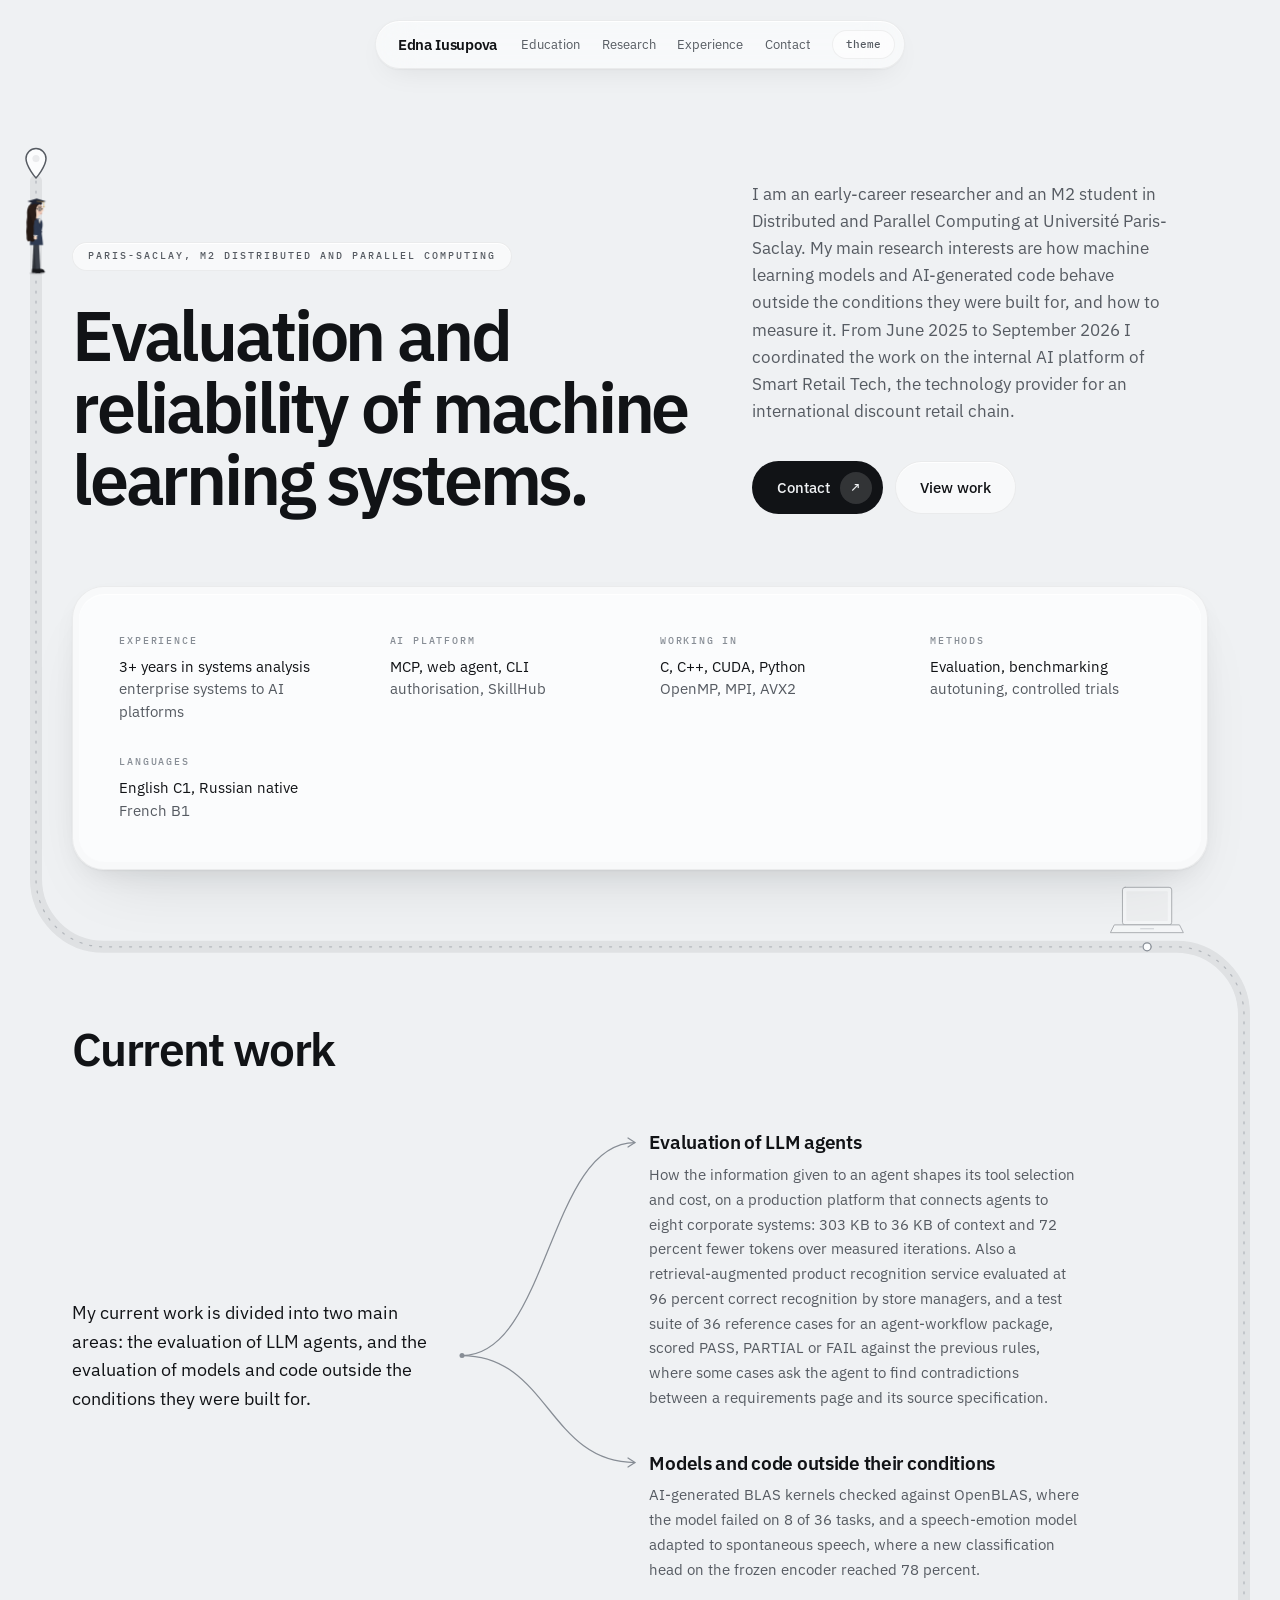
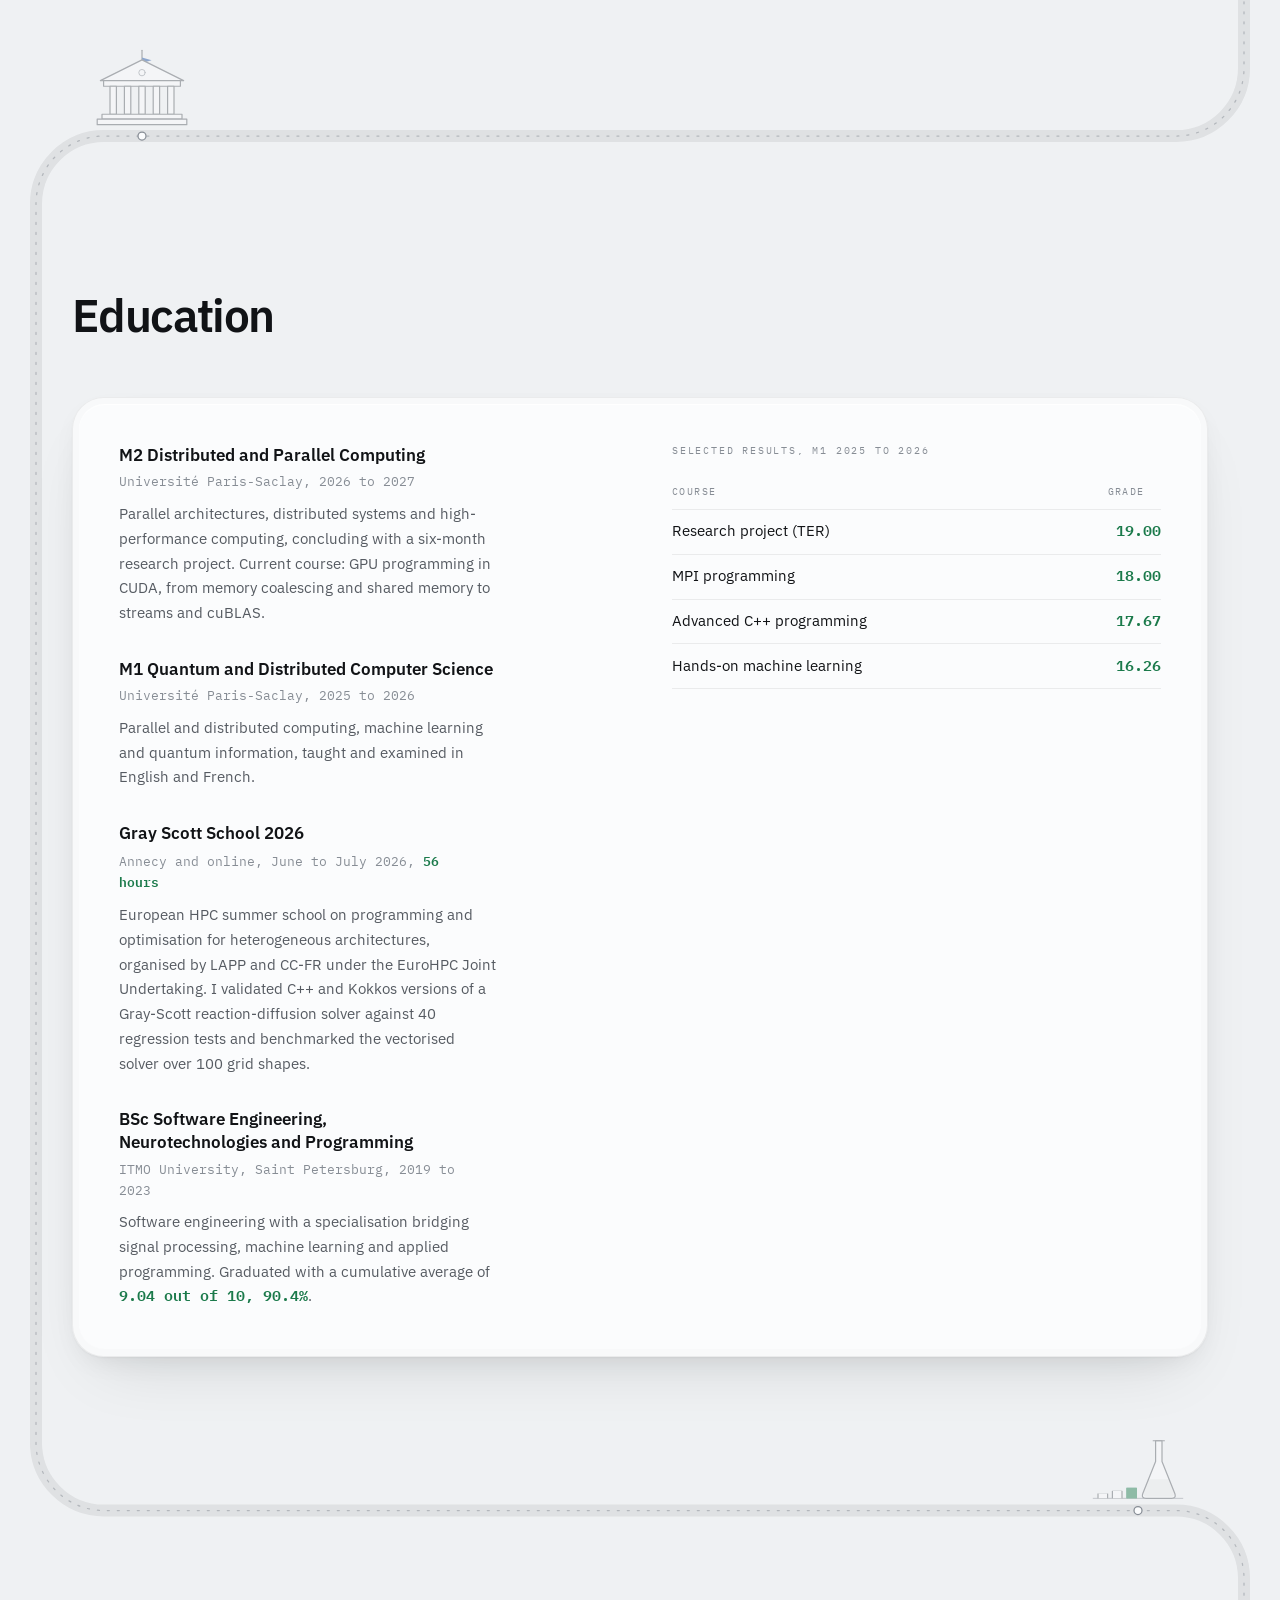
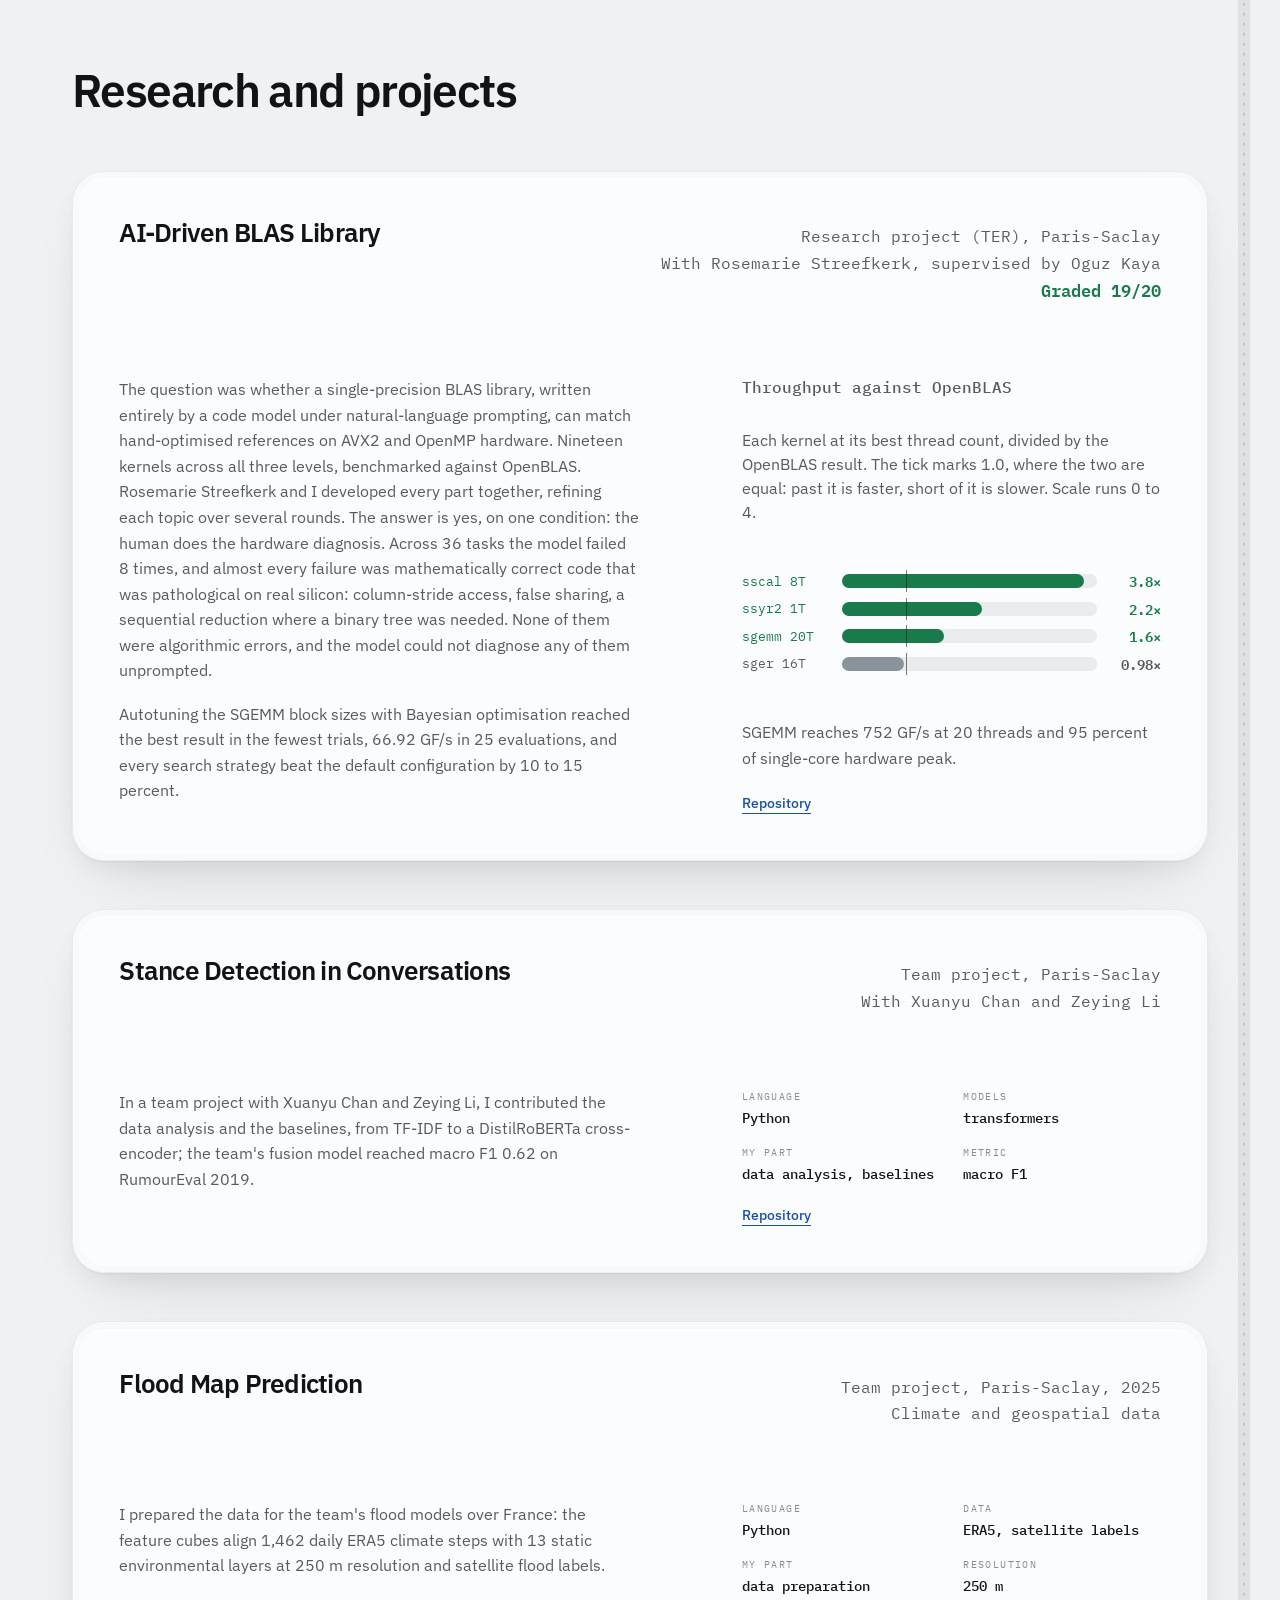
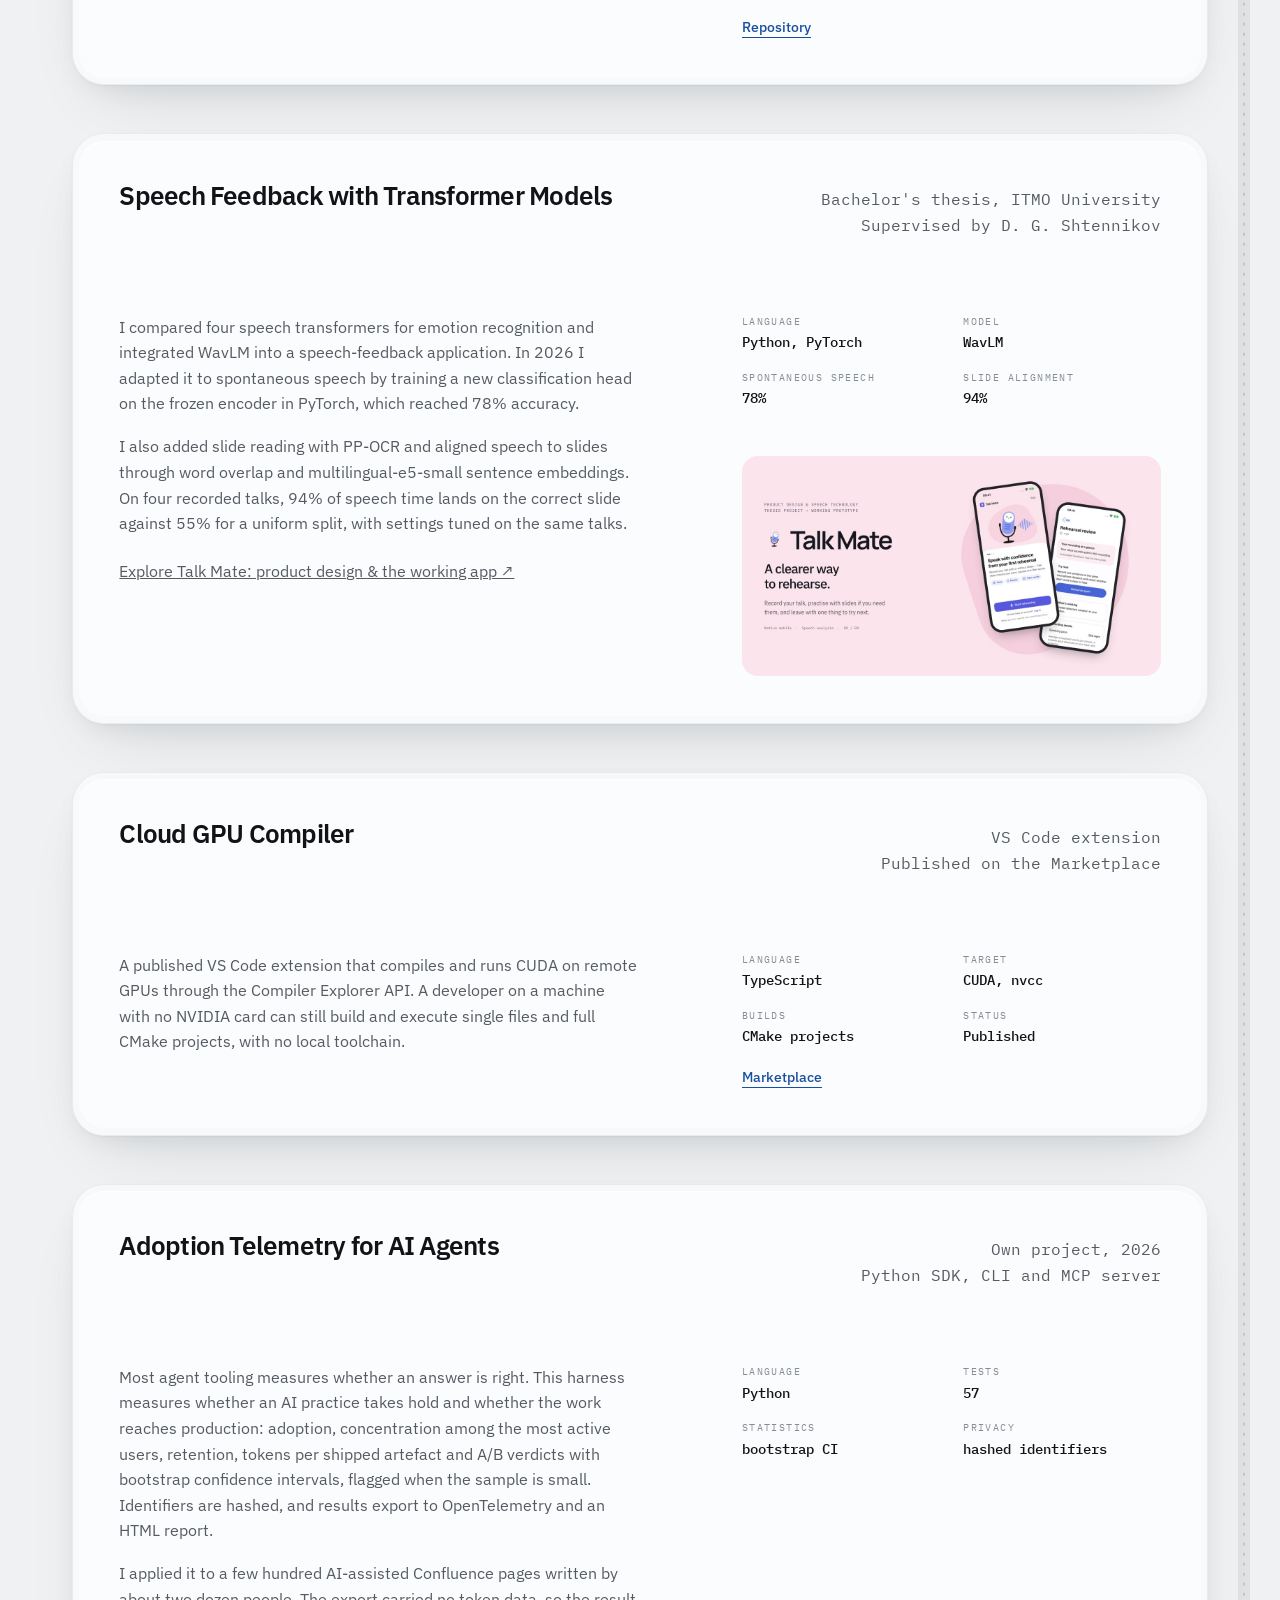
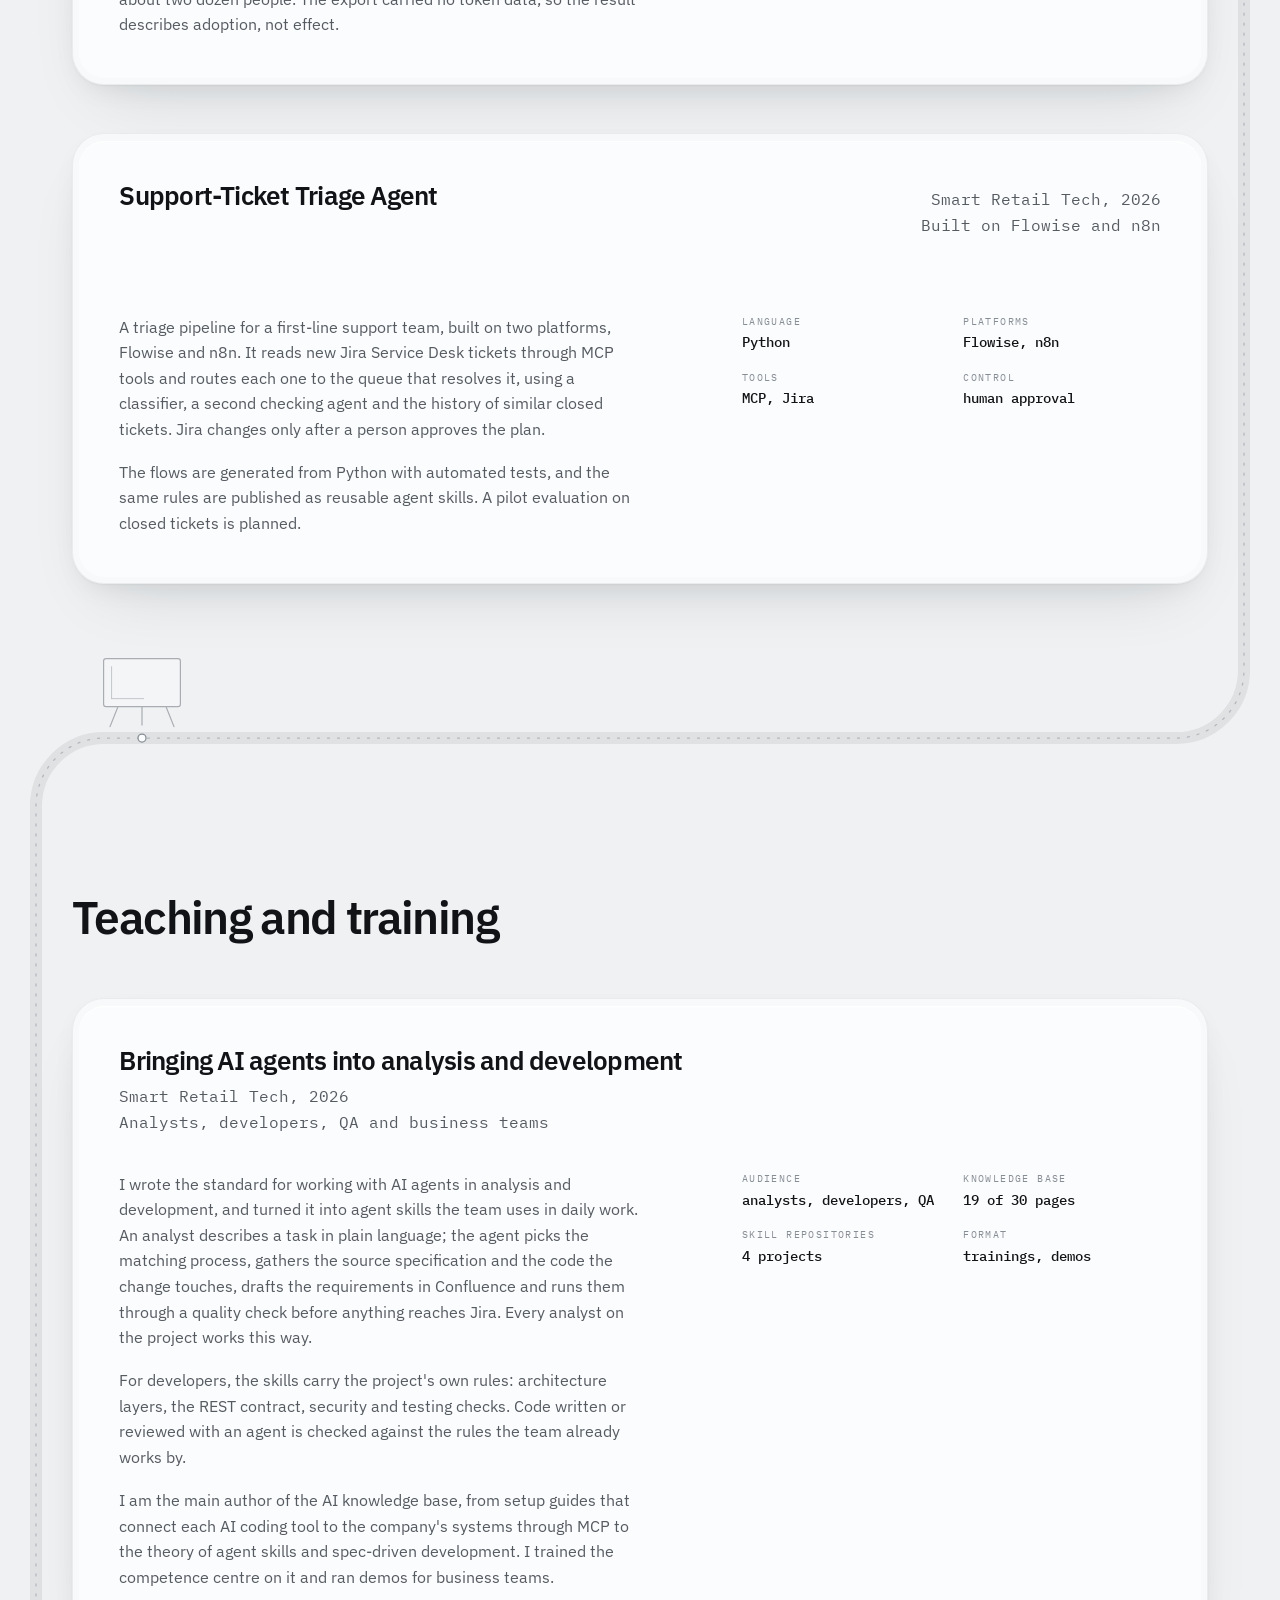
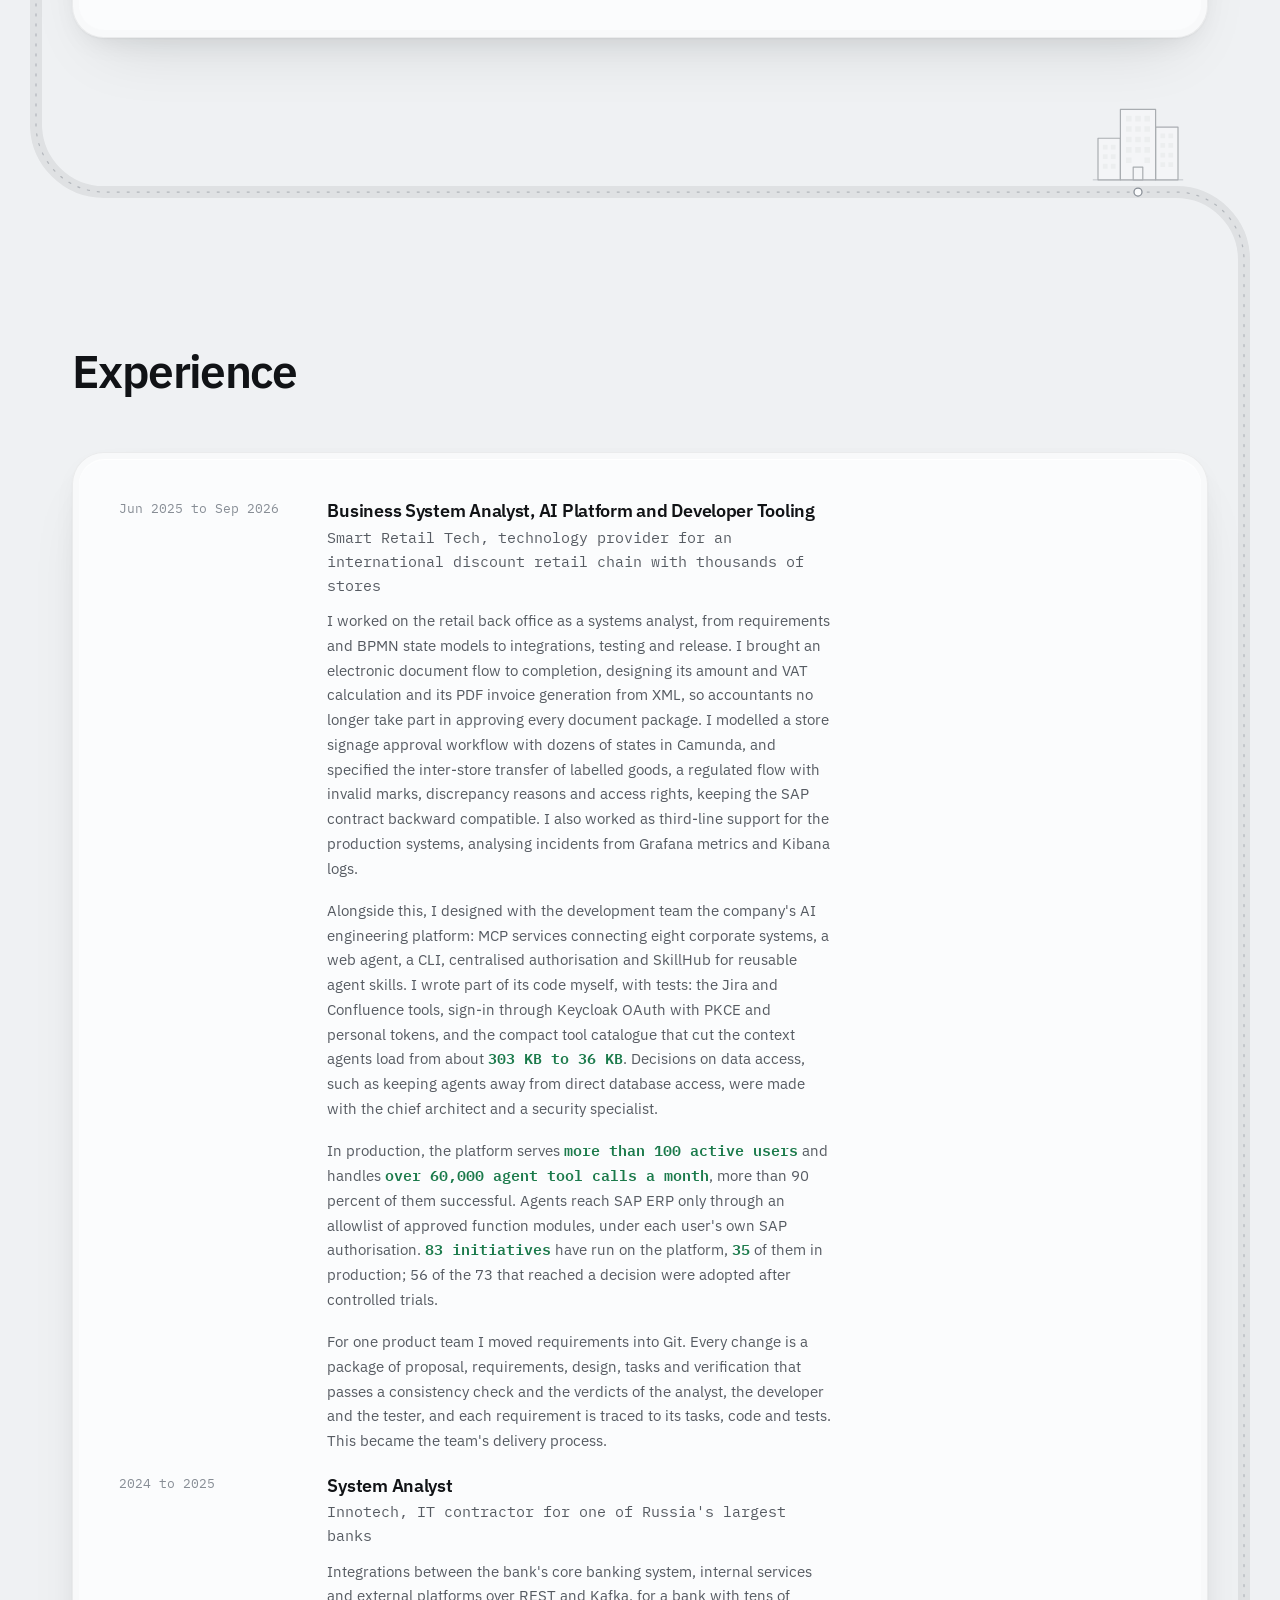
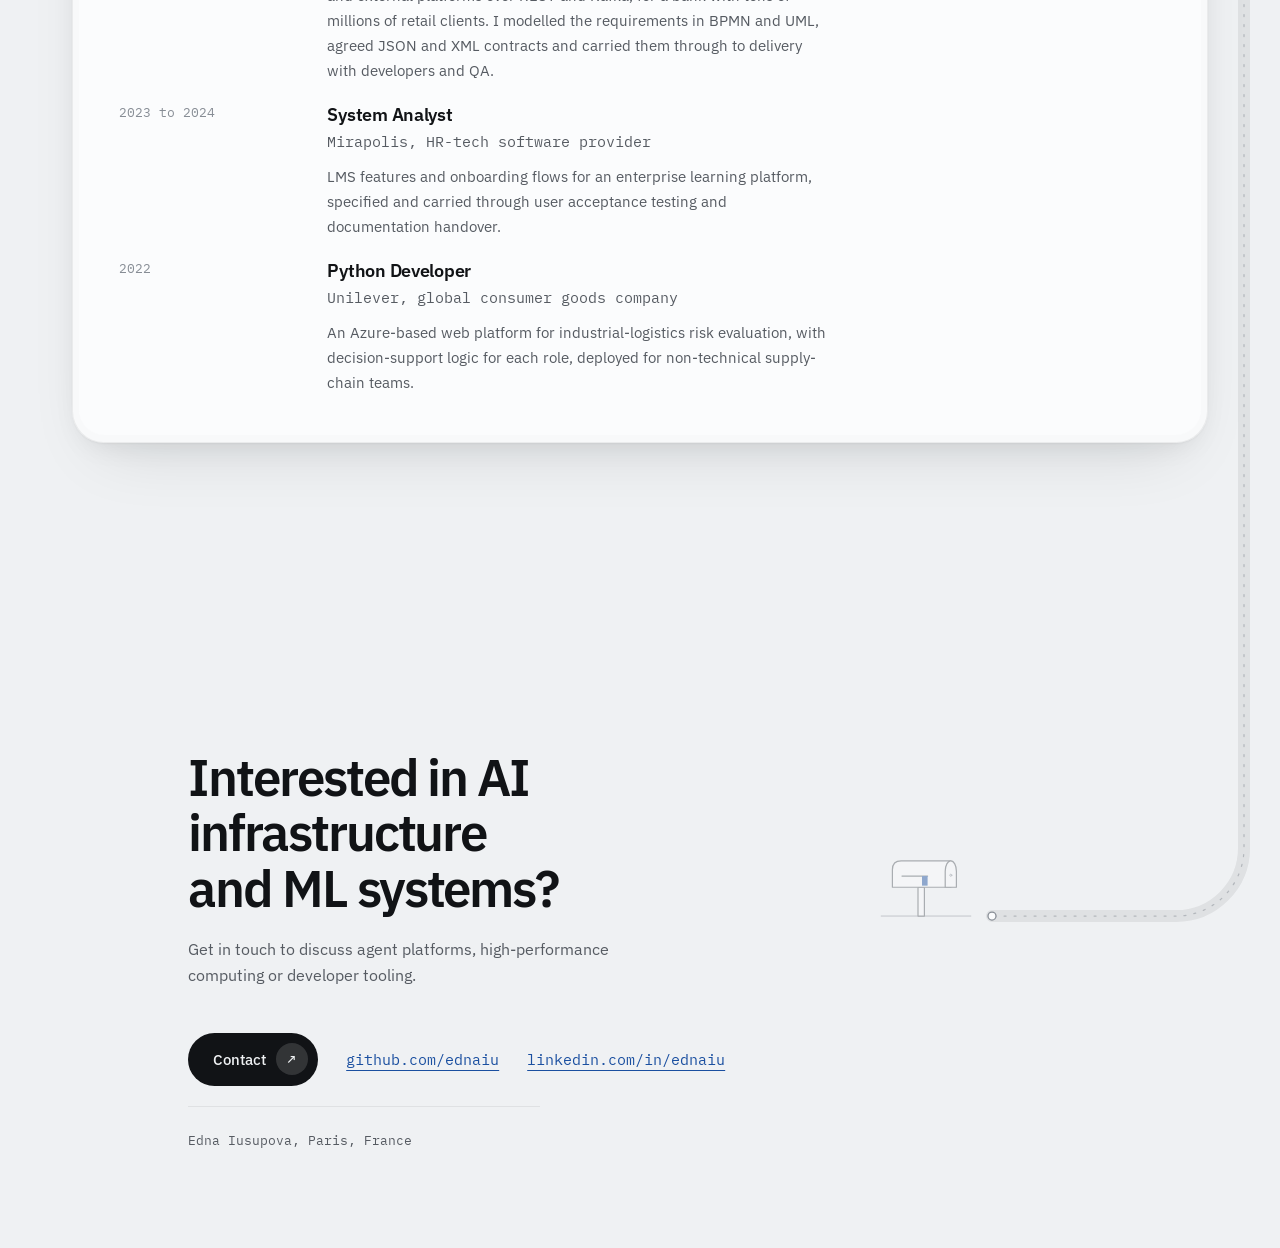
==== commit c72d88db: "Add Talk Mate product design and engineering case study" ====
--- a/index.html
+++ b/index.html
@@ -369,16 +369,54 @@
   html.js .reveal{opacity:1!important;transform:none!important;filter:none!important;transition:none}
 }
 
+/* ---------- trail strip: below 80rem the walk moves into a floating island at the bottom ---------- */
+@media (max-width:79.98rem){
+  body{padding-bottom:6rem}
+  .trail{display:block;position:fixed;z-index:30;left:0;right:0;bottom:.75rem;margin:0 auto;
+    width:calc(100% - 1.5rem);max-width:30rem;height:4.5rem;pointer-events:none;overflow:visible;
+    border-radius:1.25rem;background:var(--shell);border:1px solid var(--shell-ring);
+    backdrop-filter:blur(20px) saturate(1.6);-webkit-backdrop-filter:blur(20px) saturate(1.6);
+    box-shadow:var(--amb),var(--inset);opacity:0;transform:translateY(1.5rem);
+    transition:opacity .7s var(--ease),transform .7s var(--ease)}
+  .trail.on{opacity:1;transform:none}
+  .trail .stop{stroke-width:1}
+  .plane{width:60px;height:29px}
+  .bubble{font-size:.6875rem;padding:.4rem .65rem}
+}
+
 @media (max-width:48rem){
+  :root{--sec:4.5rem;--r-out:1.5rem;--r-in:calc(1.5rem - .3rem);--shell-pad:.3rem}
   body{overflow-x:hidden}
-  .stack{grid-template-columns:1fr}
-  .pill{max-width:100%;white-space:normal;letter-spacing:.14em}
-  .nav{padding-left:1rem;padding-right:1rem}
-  .nav-in{flex-direction:column;align-items:stretch;gap:.65rem;padding:.7rem .8rem;width:calc(100vw - 2rem);border-radius:1.25rem}
-  .mark{font-size:.8125rem;text-align:center}
+  .core{padding:1.4rem 1.2rem}
+  .sec-t{margin-bottom:1.75rem}
+  .hero{padding-top:2.75rem;gap:1.75rem}
+  .pill{max-width:100%;white-space:normal;letter-spacing:.12em;border-radius:1rem;margin-bottom:1.25rem}
+  .cta-row{margin-top:1.75rem}
+  .ident{grid-template-columns:repeat(2,minmax(0,1fr));gap:1.5rem 1.25rem}
+  .ident>:last-child{grid-column:1 / -1}
+  .job h3{font-size:1.4rem}
+  .job-head{margin-bottom:.5rem}
+  .stack{gap:1rem 1.25rem}
+  .stack .v{overflow-wrap:anywhere}
+  .bar-row{grid-template-columns:4.5rem 1fr 2.75rem;gap:.75rem}
+  /* the focus diagram: a rail from the main question down to its two branches */
+  .focus{gap:1.5rem}
+  .f-side{position:relative;padding-left:1.4rem;gap:1.75rem}
+  .f-side::before{content:"";position:absolute;left:.3rem;top:-1rem;bottom:.6rem;width:1px;background:var(--ink-3);opacity:.5}
+  .f-side h3{position:relative}
+  .f-side h3::before{content:"";position:absolute;left:-1.4rem;top:.55em;width:.65rem;height:.65rem;border-radius:50%;
+    background:var(--core);border:1px solid var(--ink-3);box-sizing:border-box}
+  .xp-row + .xp-row{padding-top:1.25rem;border-top:1px solid var(--hair)}
+  .contact{padding-bottom:2rem}
+  .reach{gap:1rem 1.5rem;margin-top:2rem}
+  .reach .btn{order:-1;flex:0 0 100%;justify-content:space-between}
+  .nav{padding-left:.75rem;padding-right:.75rem;padding-top:.75rem}
+  .nav-in{position:relative;flex-direction:column;align-items:stretch;gap:.55rem;padding:.65rem .8rem .7rem;
+    width:calc(100vw - 1.5rem);border-radius:1.25rem}
+  .mark{font-size:.875rem;padding:.2rem 0 0 .15rem}
   .nav-links{flex:1;justify-content:space-between;gap:.35rem}
-  .nav-links a{font-size:.6875rem}
-  .tgl{display:none}
+  .nav-links a{font-size:.75rem;padding:.35rem 0}
+  .tgl{position:absolute;right:.55rem;top:.5rem;padding:.4rem .7rem;font-size:.625rem}
 }
 @media print{
   .nav,.tgl,.skip,.cta-row,.trail{display:none}
@@ -685,7 +723,7 @@
         </div>
       </div></article>
 
-      <article class="bez reveal"><div class="core job">
+      <article class="bez reveal" id="speech-feedback"><div class="core job">
         <div class="job-head">
           <h3>Speech Feedback with Transformer Models</h3>
           <p class="cred">
@@ -701,6 +739,7 @@
           slides through word overlap and multilingual-e5-small sentence embeddings. On four recorded
           talks, 94% of speech time lands on the correct slide against 55% for a uniform split, with
           settings tuned on the same talks.</p>
+          <p style="margin-top:1.4rem"><a href="talk-mate/" data-analytics-click="project-talk-mate" data-analytics-title="Talk Mate product case study">Explore Talk Mate: product design &amp; the working app ↗</a></p>
         </div>
         <div class="job-aside">
           <div class="stack">
@@ -709,6 +748,9 @@
             <div><p class="k">Spontaneous speech</p><p class="v">78%</p></div>
             <div><p class="k">Slide alignment</p><p class="v">94%</p></div>
           </div>
+          <a href="talk-mate/" aria-label="Explore the Talk Mate case study" style="display:block;margin-top:1.5rem;border-radius:16px;overflow:hidden">
+            <img src="talk-mate/assets/cover.jpg" width="1200" height="630" loading="lazy" alt="Talk Mate: onboarding and rehearsal feedback in the mobile app" style="display:block;width:100%;height:auto">
+          </a>
         </div>
       </div></article>
 
@@ -1105,7 +1147,7 @@
       ys=[],marks=[],ready=false,mb=null,post=-1,reach=0,hand=null,
       read=0,readGoal=0,idleTimer=0,wave=0,waveStart=-1,waveClock=0,bubbleTimer=0,
       vel=0,flying=false,alpha=1,lastMove=0,fv=1,VMAX=900,
-      px=0,py=0,pvx=0,pvy=0,pdir=1,pitch=0,palpha=0;
+      px=0,py=0,pvx=0,pvy=0,pdir=1,pitch=0,palpha=0,narrow=false;
 
   // content box of an element in the coordinates of the trail layer; offsets ignore the reveal transforms
   function box(el,outer){
@@ -1148,11 +1190,56 @@
     return Math.min(L,(lo+(y-ys[lo])/((ys[hi]-ys[lo])||1))*STEP);
   }
 
+  // narrow screens: a straight road in a floating island at the bottom of the screen; each section
+  // is a picture beside the road, and she walks right as the page scrolls down, ending at the mailbox
+  function strip(){
+    var W=trail.clientWidth,H=trail.clientHeight,ry=H-13,rw=7,IS=Math.min(.3,(H-26)/96),iw=120*IS,
+        top0=main.getBoundingClientRect().top+window.pageYOffset,vh=window.innerHeight,
+        max=Math.max(1,document.documentElement.scrollHeight-vh),x0=16;
+    gh=Math.round(H*.74);gw=gh*60/116;
+    walker.style.width=gw+"px";walker.style.height=gh+"px";
+    map.setAttribute("viewBox","0 0 "+W+" "+H);
+    iconsG.textContent="";stopsG.textContent="";marks=[];
+    var xe=W-x0-iw-gw/2-4,n=secs.length-1;
+    road.setAttribute("d","M"+x0+" "+ry+" L"+xe+" "+ry);lane.setAttribute("d","M"+x0+" "+ry+" L"+xe+" "+ry);
+    road.style.strokeWidth=rw+"px";
+    L=road.getTotalLength();
+    kf=[{s:0,l:0}];
+    for(var i=0;i<n;i++){
+      var el=secs[i+1],name=ICON[el.id],at=L*(i+1)/n;
+      if(name==="mail"){
+        // the mailbox stands just past the end of the road, mirrored so its door faces her
+        var ox=xe+gw/2+4+iw,oy=ry-rw/2-96*IS,g=icon("mail",0,0,1);
+        g.setAttribute("transform","translate("+ox.toFixed(1)+" "+oy.toFixed(1)+") scale("+(-IS)+" "+IS+")");
+        mb={g:g,door:g.querySelector(".mb-door"),flag:g.querySelector(".mb-flag"),env:g.querySelector(".mb-env"),ox:ox,oy:oy,kx:-IS,ky:IS};
+        g.classList.add("mailbox");
+        marks.push({len:L-2,dot:stop(xe,ry),pic:g,name:name});
+      }else{
+        // the picture stands behind the place where she stops for its section
+        var cx=x0+at-gw/2-iw/2-2;
+        marks.push({len:at-gw/2-iw/2,dot:stop(x0+at,ry),pic:icon(name,cx-iw/2,ry-rw/2-96*IS,IS),name:name});
+      }
+      // she reaches a section's stop as its heading comes into the lower half of the screen
+      kf.push({s:box(el).top+top0-vh*.55,l:name==="mail"?L:at});
+    }
+    kf.push({s:max,l:L});
+    for(var k=1;k<kf.length;k++){
+      kf[k].s=Math.min(Math.max(kf[k].s,kf[k-1].s+1),k===kf.length-1?Infinity:max-1);
+      kf[k].l=Math.max(kf[k].l,kf[k-1].l);
+    }
+    facing=fv=1;vel=0;flying=false;alpha=1;walker.style.opacity="";
+    palpha=0;plane.style.opacity=0;plane.classList.remove("flying");
+    post=-1;reach=0;hand=null;read=readGoal=0;idle();
+    readTarget();cur=-1;pose();kick();
+  }
+
   // a snake: down one margin beside a section, across the gap to the other margin, and so on
   function build(){
-    ready=wide.matches&&secs.length>1;
+    ready=secs.length>1;
     trail.classList.toggle("on",ready);
     if(!ready)return;
+    narrow=!wide.matches;
+    if(narrow){strip();return;}
     var W=trail.clientWidth,H=trail.clientHeight,sh=box(document.querySelector(".shell")),
         cL=sh.left,cR=sh.right,off=Math.min(64,cL/2),xL=cL-off,xR=cR+off,
         B=secs.map(function(el){return box(el);}),IW=120,IH=100;
@@ -1243,7 +1330,7 @@
     var p=road.getPointAtLength(cur);
     // along a margin she faces the page (and her next turn); across a gap she faces where she walks
     var a=road.getPointAtLength(Math.max(0,cur-1.5)),b=road.getPointAtLength(Math.min(L,cur+1.5)),dx=b.x-a.x;
-    if(Math.abs(dx)<2.1)facing=p.x<trail.clientWidth/2?1:-1;
+    if(Math.abs(dx)<2.1){if(!narrow)facing=p.x<trail.clientWidth/2?1:-1;}
     else if(ds)facing=dx*(ds>0?1:-1)>0?1:-1;
     walker.style.transform="translate3d("+(p.x-gw/2).toFixed(1)+"px,"+(p.y-gh*112.6/116).toFixed(1)+"px,0)";
     bubble.style.left=p.x.toFixed(1)+"px";bubble.style.top=(p.y-gh-6).toFixed(1)+"px";
@@ -1317,7 +1404,7 @@
     if(first||still){step=target-Math.max(cur,0);cur=target;vel=0;jump=first;}
     else{
       var gap=target-cur;
-      if(!flying&&Math.abs(gap)>Math.max(360,window.innerHeight*.4)){
+      if(!flying&&Math.abs(gap)>(narrow?L*.3:Math.max(360,window.innerHeight*.4))){
         // too fast to walk: she takes off from where she is
         var q=road.getPointAtLength(cur);
         flying=true;px=q.x;py=q.y-gh*.55;pvx=pvy=0;plane.classList.add("flying");bubble.classList.remove("on");
@@ -1344,7 +1431,7 @@
       palpha=flying?Math.min(1,palpha+dt/150):Math.max(0,palpha-dt/220);
       walker.style.opacity=alpha<1?alpha.toFixed(3):"";
       plane.style.opacity=palpha.toFixed(3);
-      if(palpha>0)plane.style.transform="translate3d("+(px-42).toFixed(1)+"px,"+(py-20).toFixed(1)+"px,0)"+
+      if(palpha>0)plane.style.transform="translate3d("+(px-(narrow?30:42)).toFixed(1)+"px,"+(py-(narrow?14.5:20)).toFixed(1)+"px,0)"+
         (pdir<0?" scaleX(-1)":"")+" rotate("+pitch.toFixed(1)+"deg)";
     }
     place(jump?1:step);
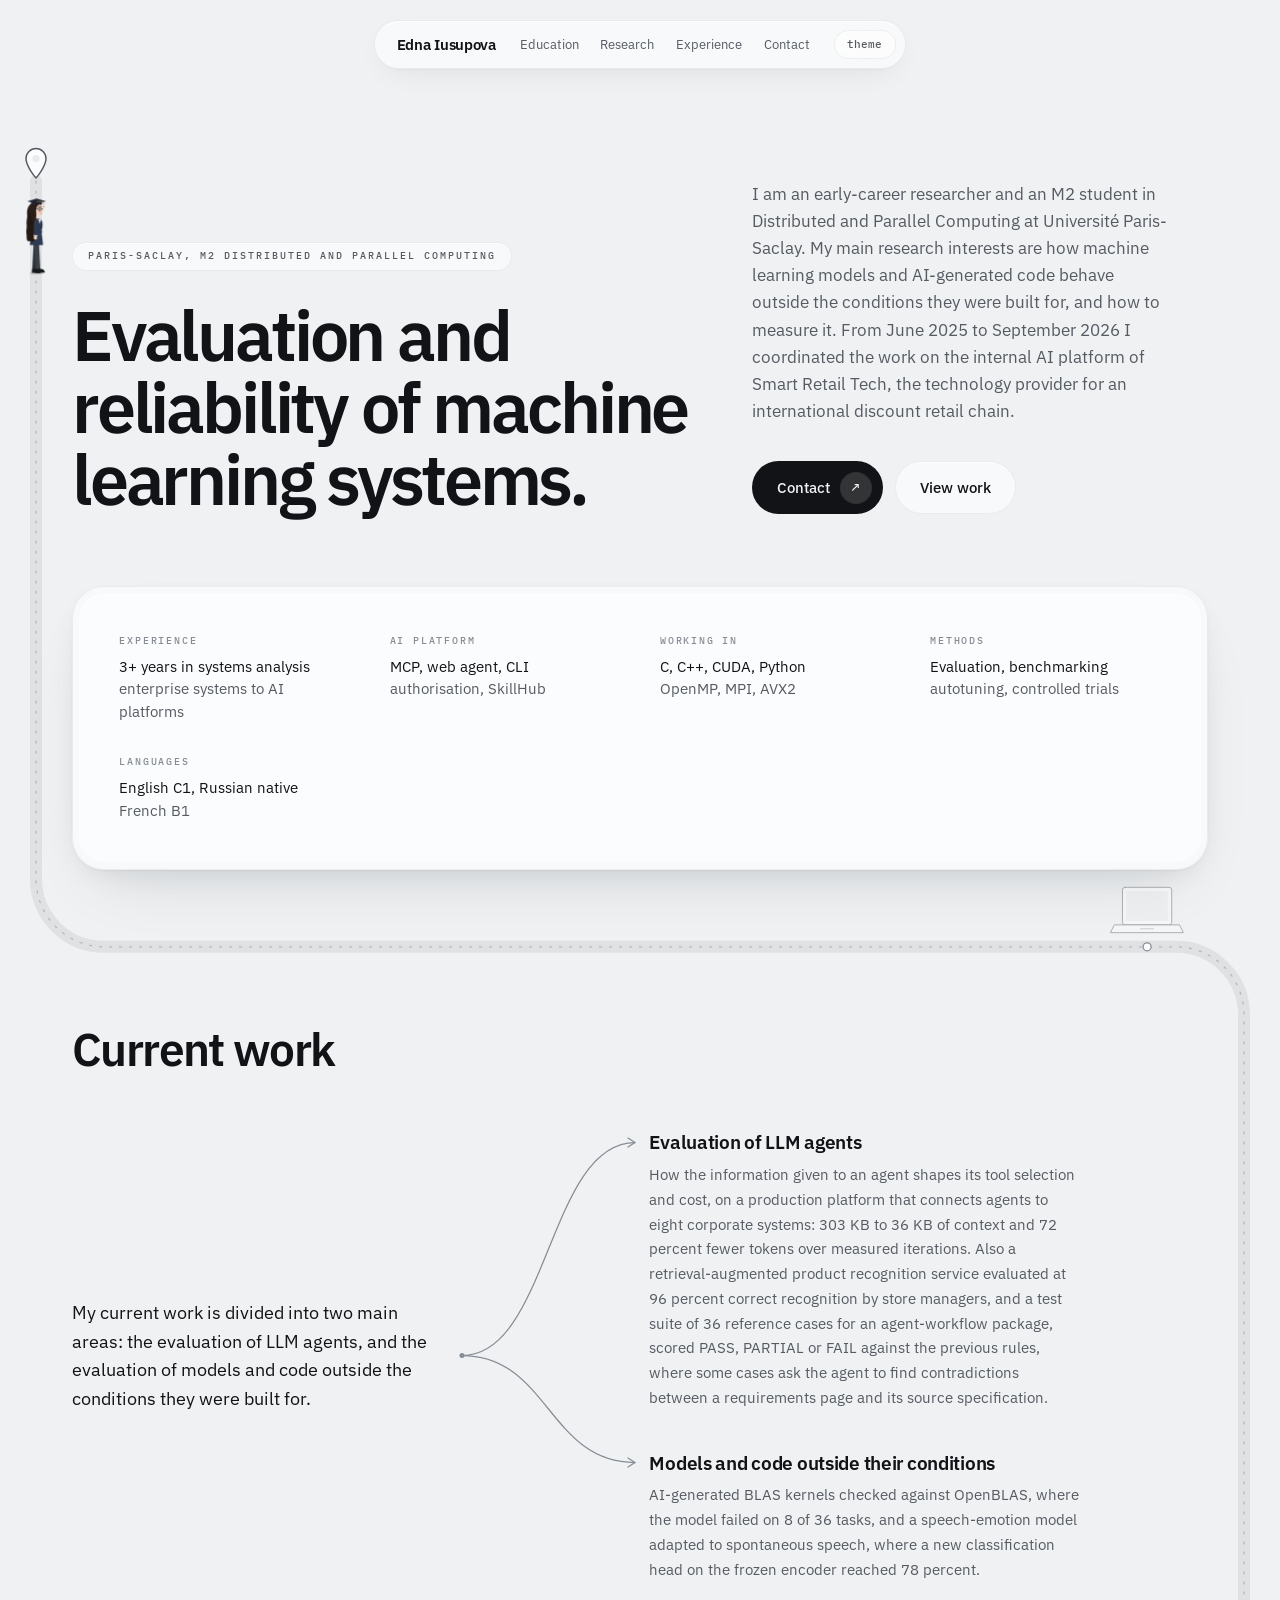
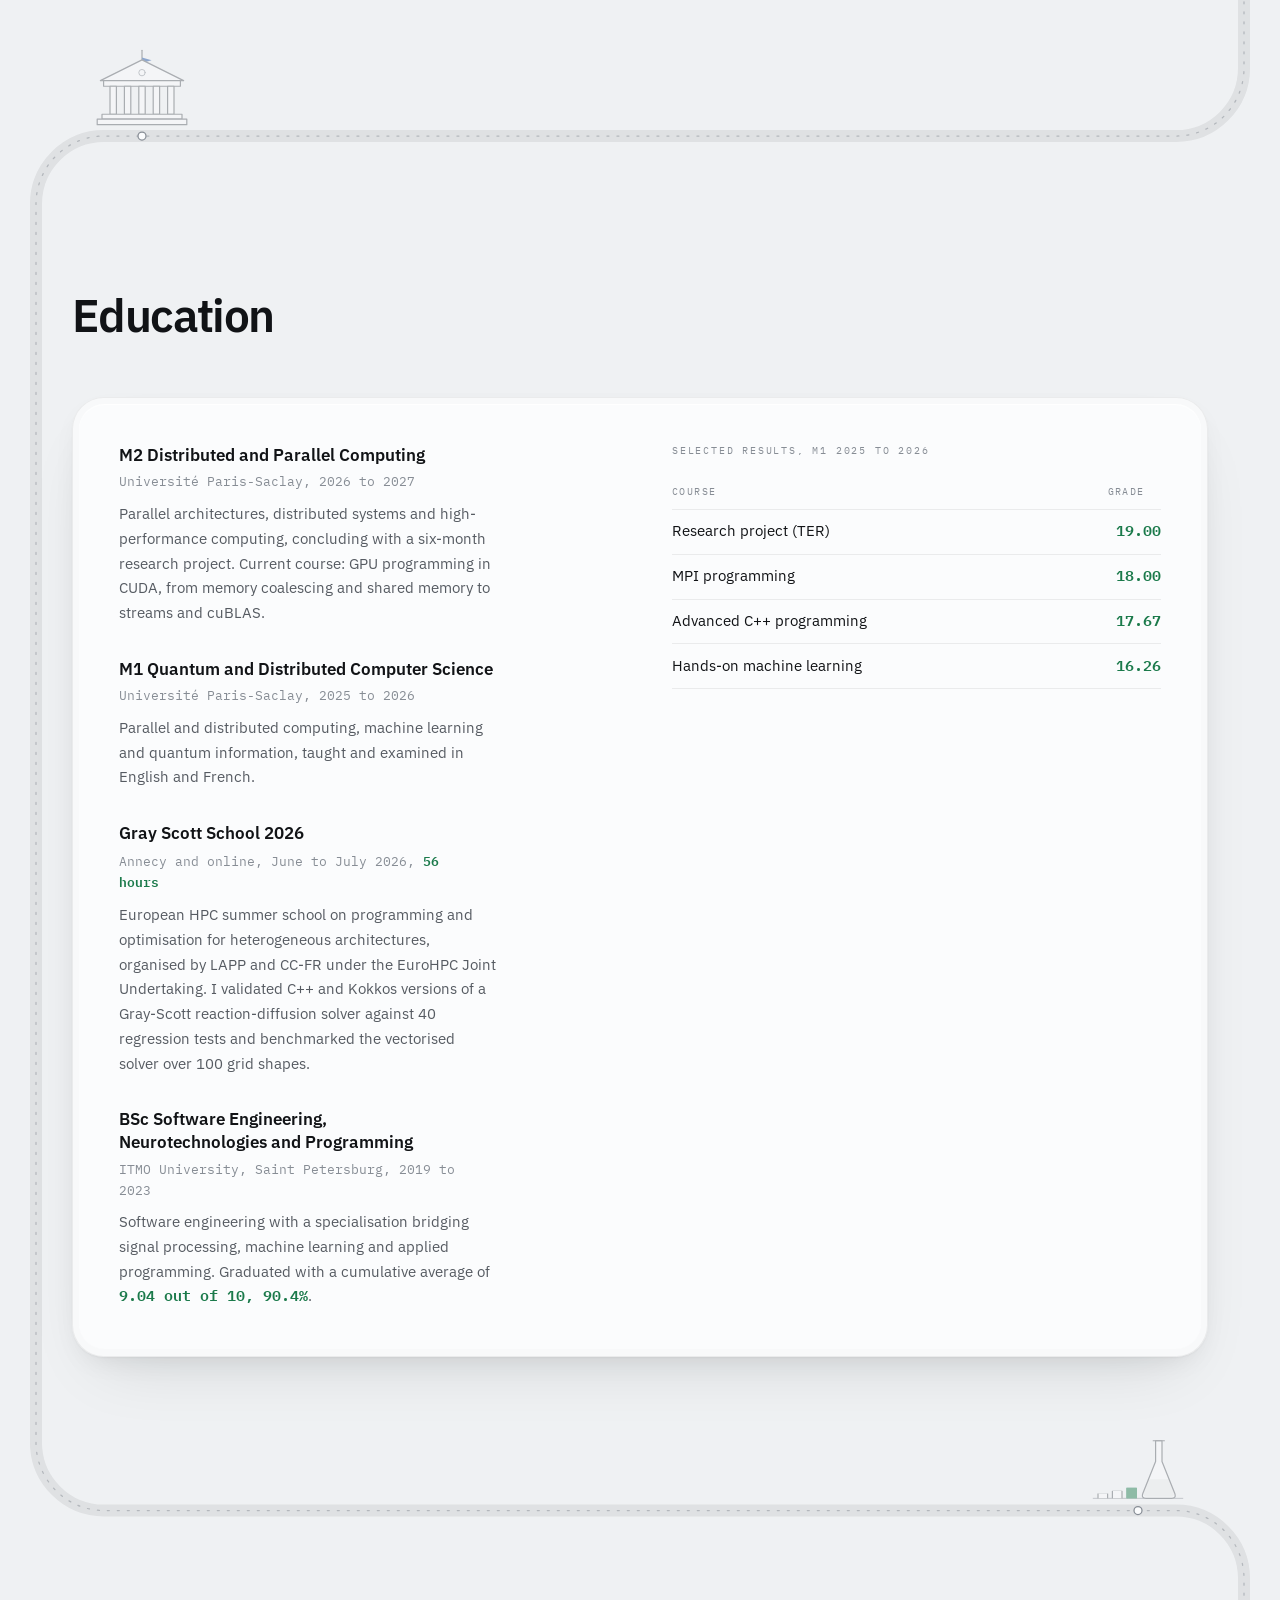
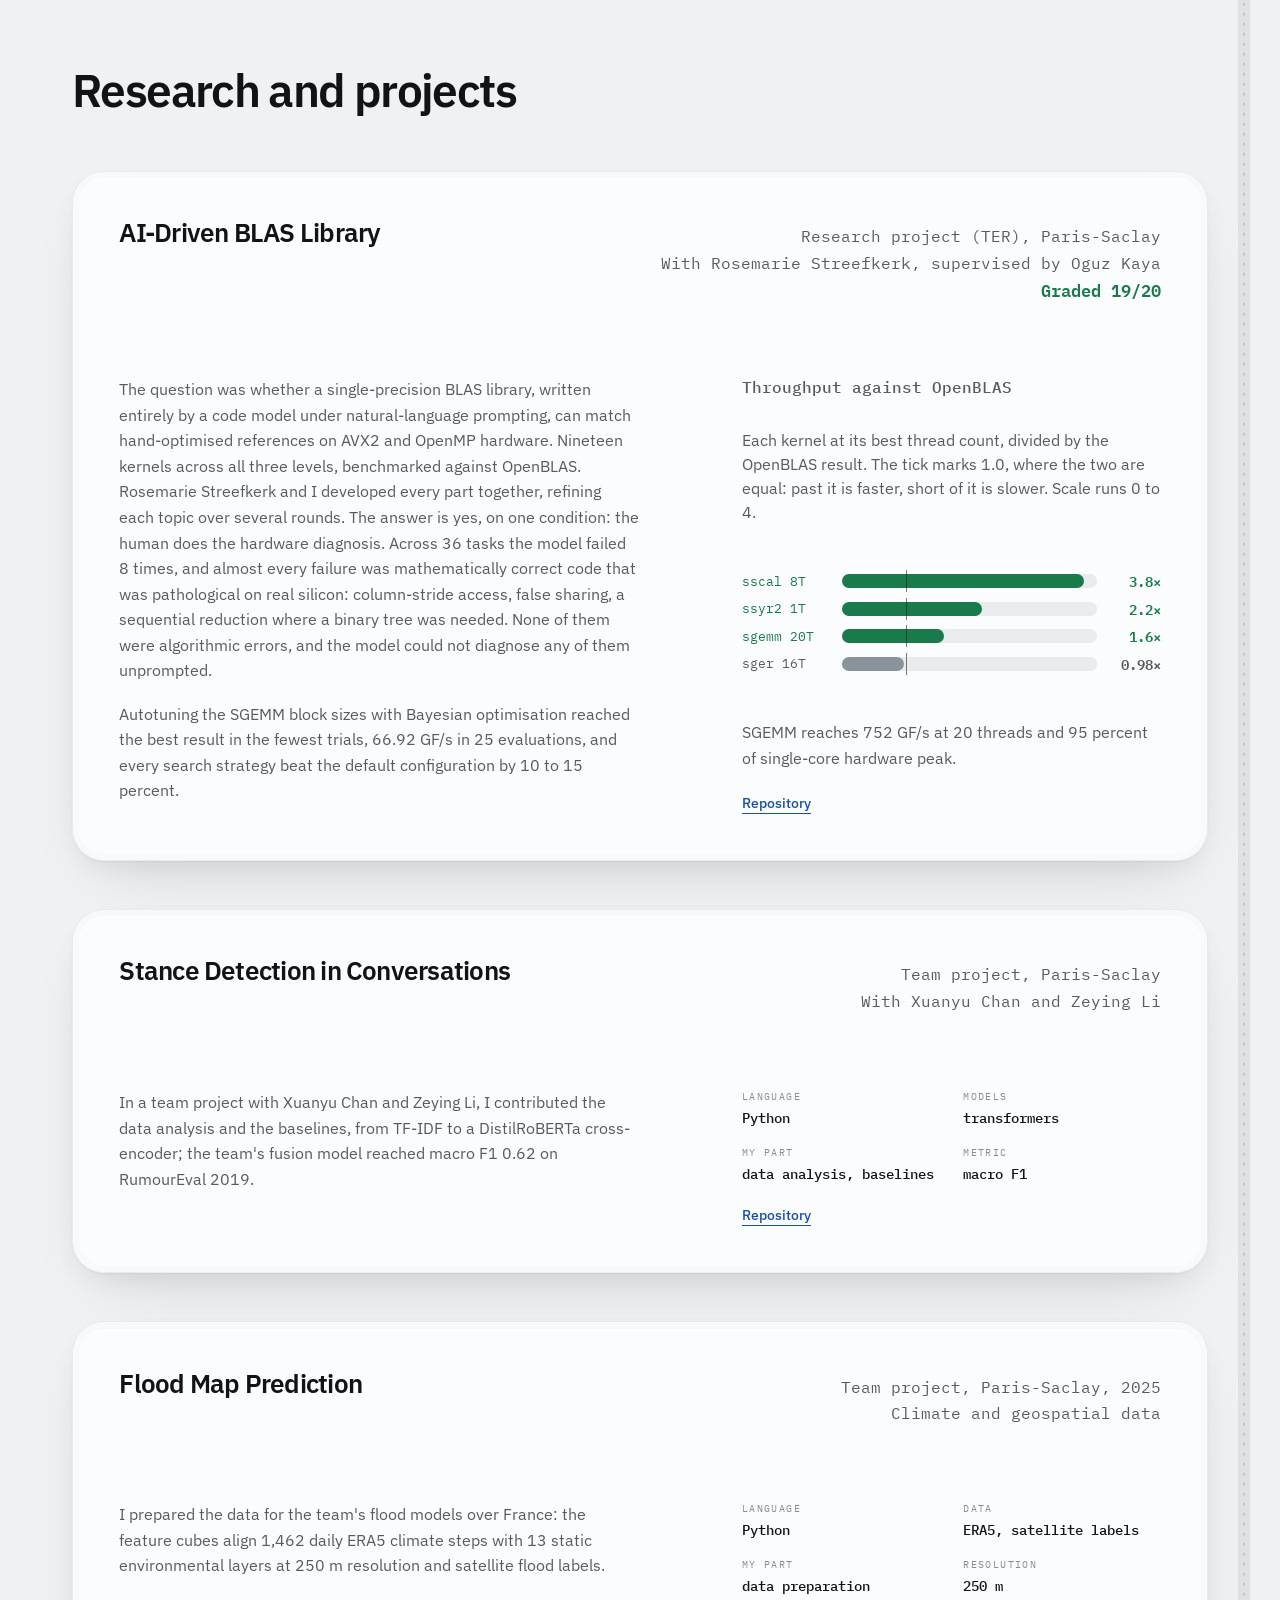
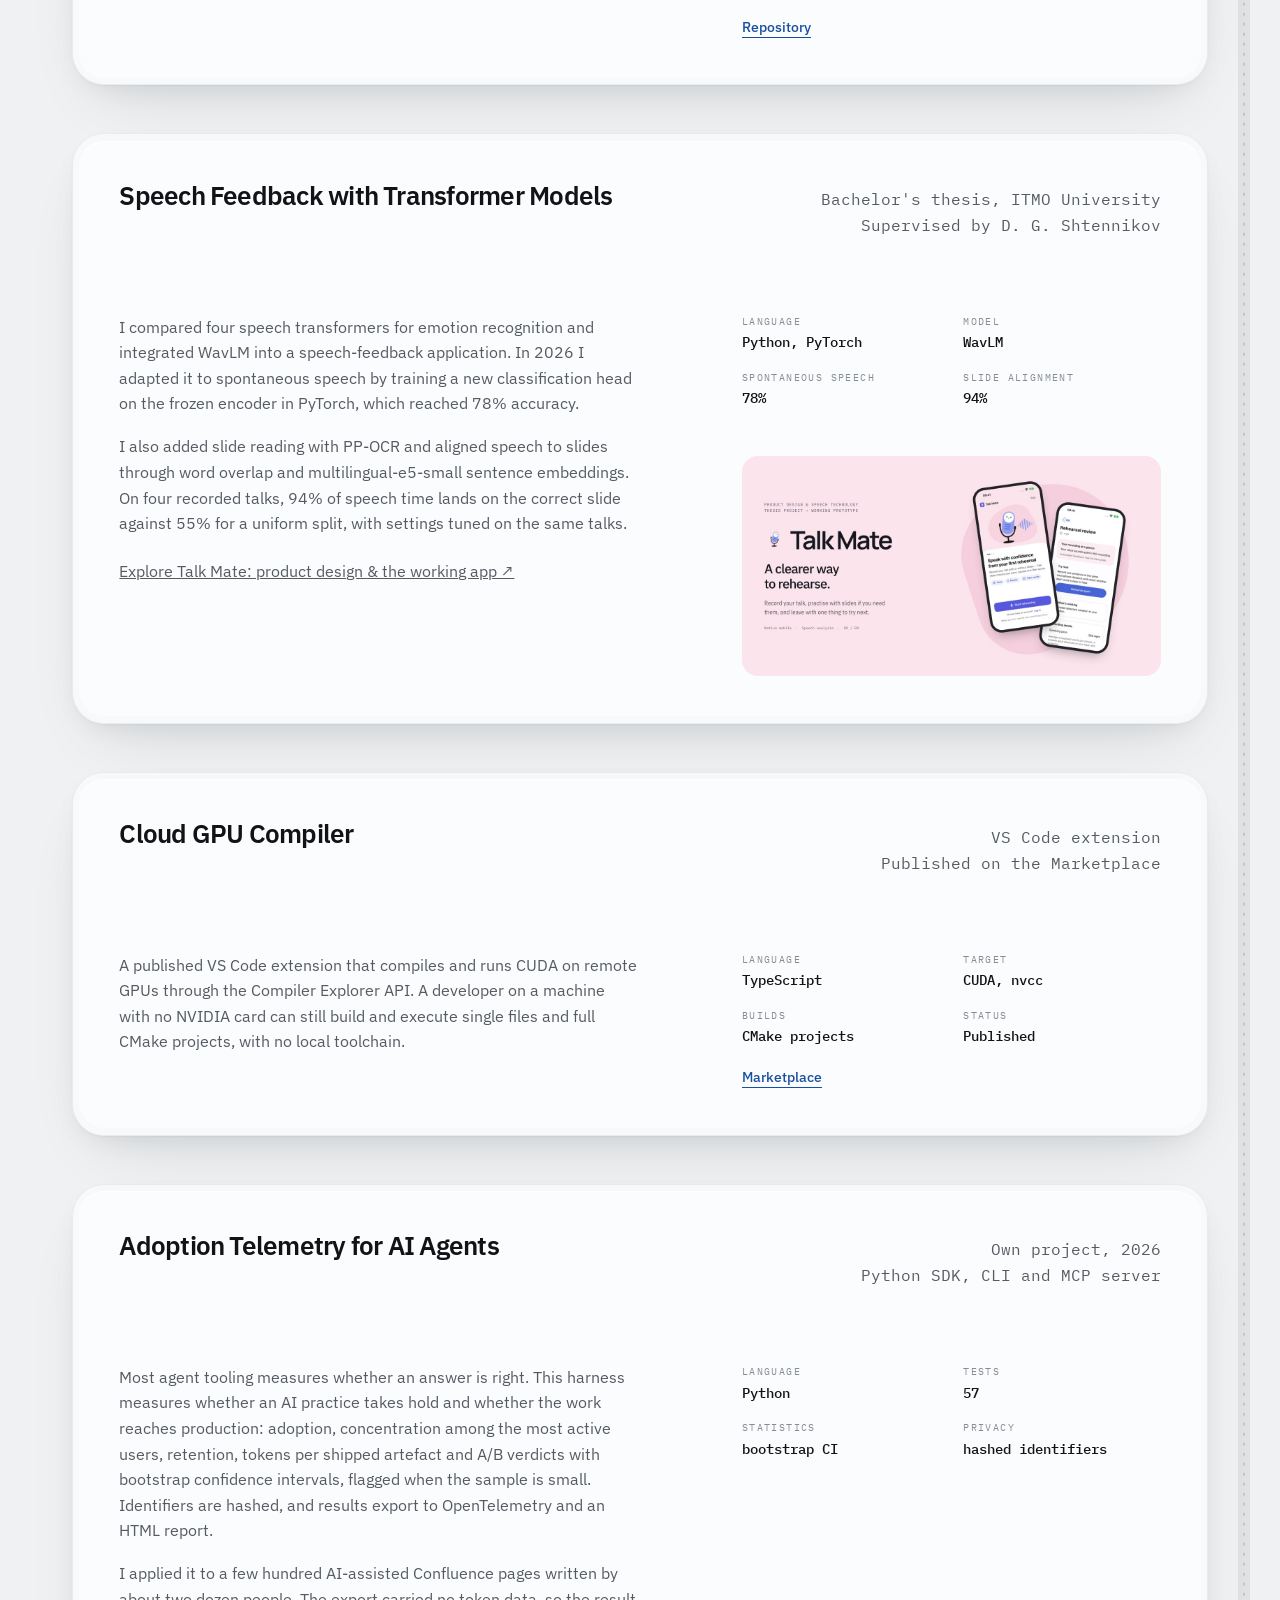
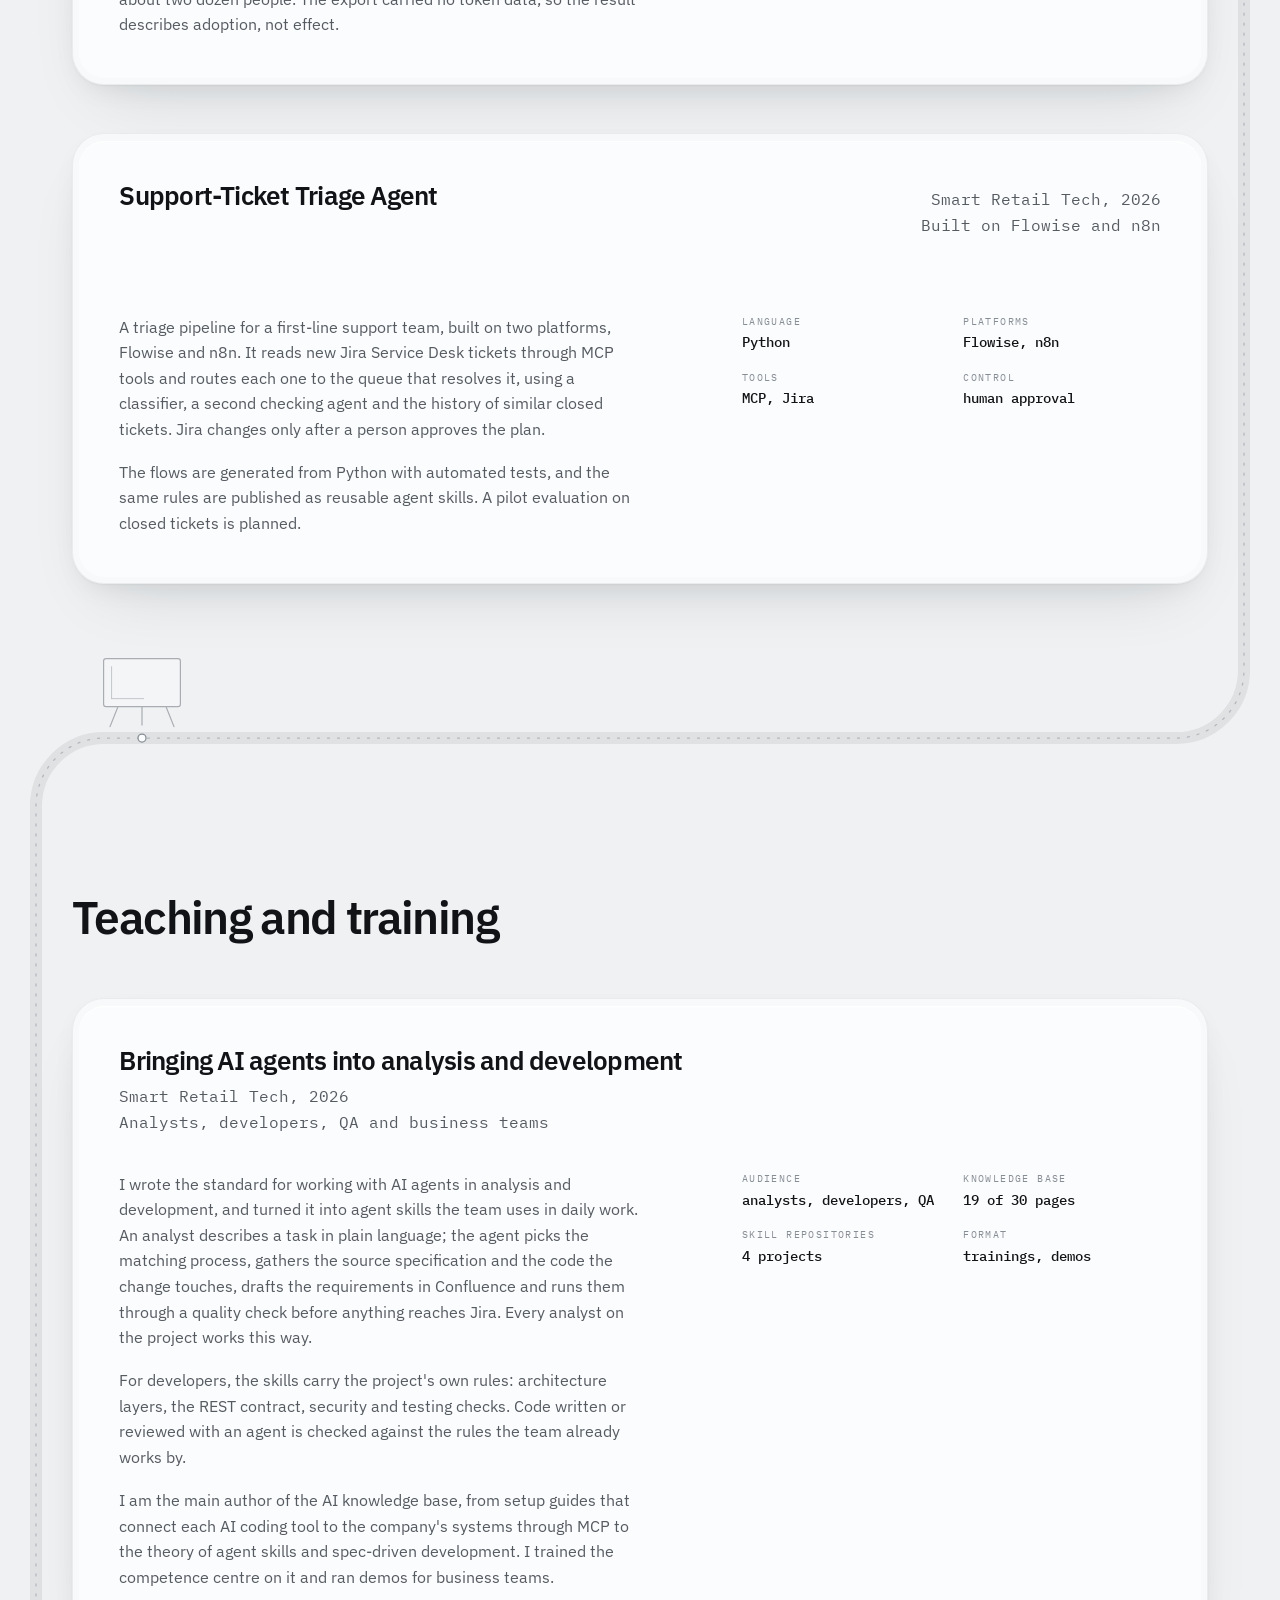
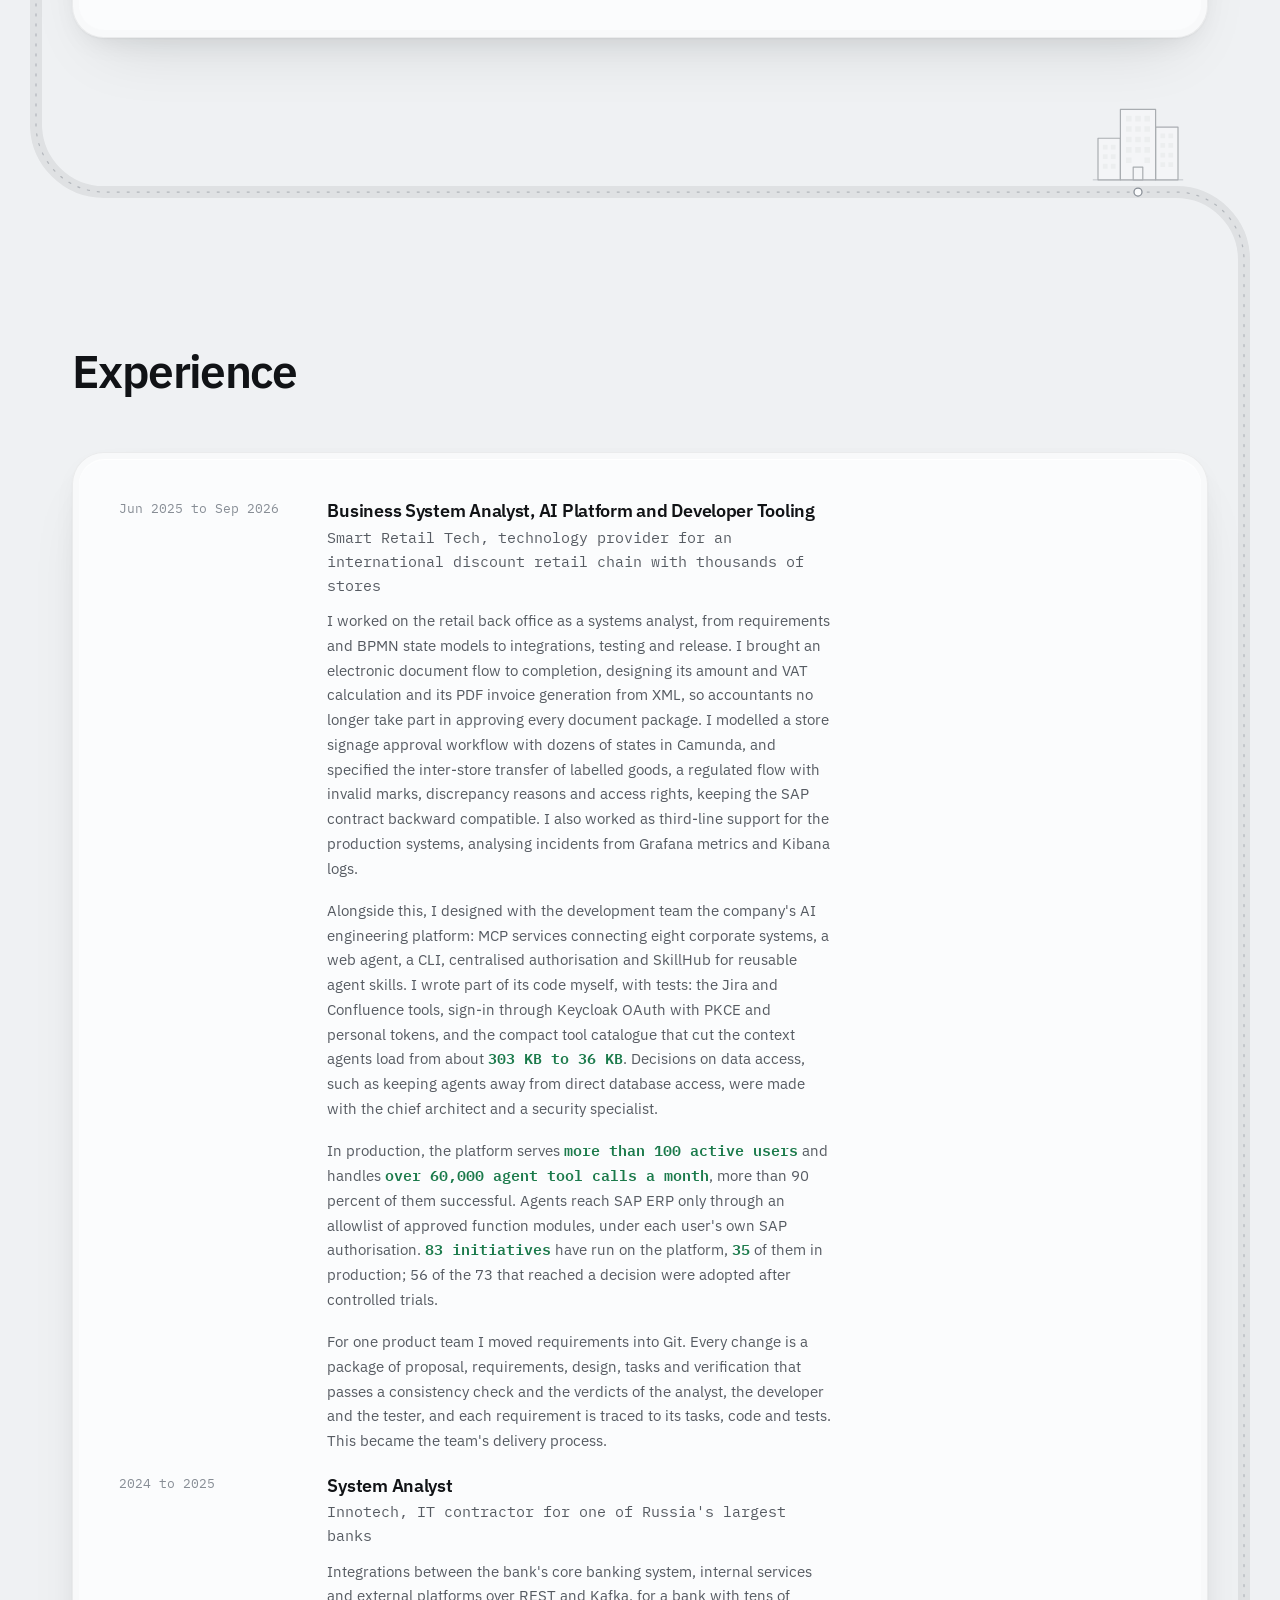
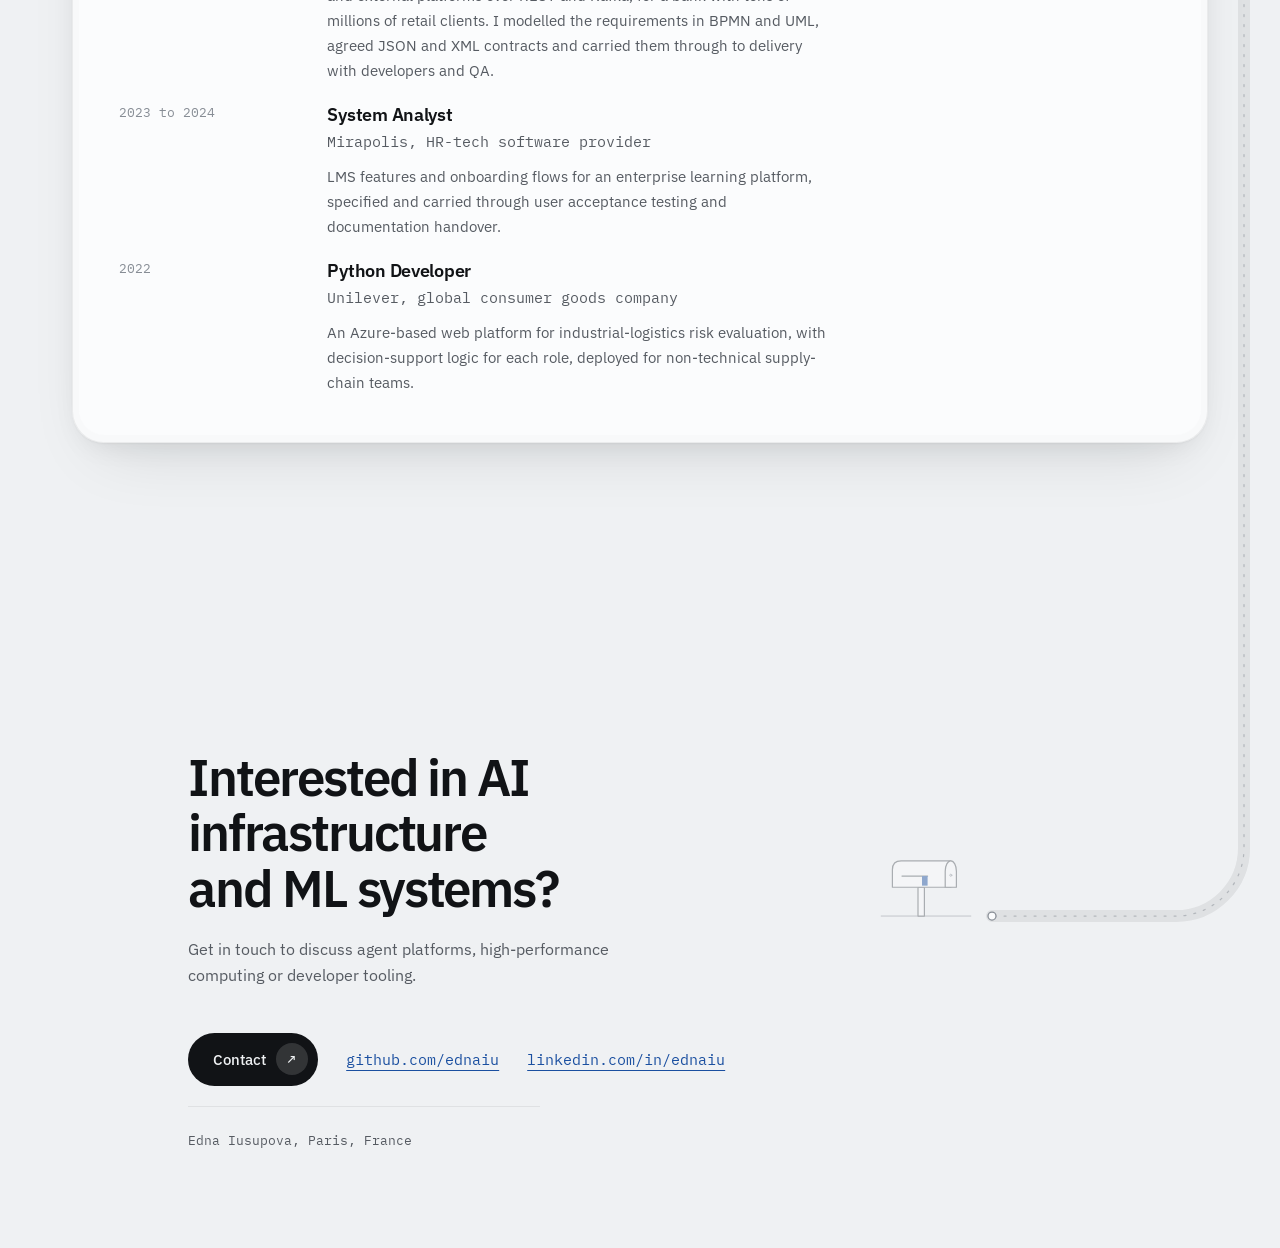
==== commit bc95907f: "Make the phone layout easier to read and straighten the top bar Co-Authored-By: Claude Opus 5.5 <nor" ====
--- a/index.html
+++ b/index.html
@@ -24,6 +24,7 @@
   --ink:#111316;
   --ink-2:#565B62;
   --ink-3:#878D95;
+  --ink-read:#3D4249;
   --hair:rgba(16,18,22,.07);
   --link:#1A4FA0;
   --good:#1B7A4B;
@@ -53,6 +54,7 @@
     --ink:#ECEEF1;
     --ink-2:#9AA1A9;
     --ink-3:#737A82;
+    --ink-read:#BCC2C9;
     --hair:rgba(255,255,255,.08);
     --link:#8CB8F7;
     --good:#5CC48F;
@@ -65,7 +67,7 @@
 }
 :root[data-theme="dark"]{
   --ground:#0A0B0D; --shell:rgba(255,255,255,.045); --shell-ring:rgba(255,255,255,.09);
-  --core:#131519; --ink:#ECEEF1; --ink-2:#9AA1A9; --ink-3:#737A82; --hair:rgba(255,255,255,.08);
+  --core:#131519; --ink:#ECEEF1; --ink-2:#9AA1A9; --ink-3:#737A82; --ink-read:#BCC2C9; --hair:rgba(255,255,255,.08);
   --link:#8CB8F7; --good:#5CC48F; --mark-n:#6B737C; --mark-bad:#E08A72; --focus:#5C9DFF;
   --amb:0 1px 2px rgba(0,0,0,.5), 0 14px 40px -14px rgba(0,0,0,.7);
   --inset:inset 0 1px 0 rgba(255,255,255,.06);
@@ -371,9 +373,9 @@
 
 /* ---------- trail strip: below 80rem the walk moves into a floating island at the bottom ---------- */
 @media (max-width:79.98rem){
-  body{padding-bottom:6rem}
+  body{padding-bottom:5rem}
   .trail{display:block;position:fixed;z-index:30;left:0;right:0;bottom:.75rem;margin:0 auto;
-    width:calc(100% - 1.5rem);max-width:30rem;height:4.5rem;pointer-events:none;overflow:visible;
+    width:calc(100% - 1.5rem);max-width:30rem;height:3.75rem;pointer-events:none;overflow:visible;
     border-radius:1.25rem;background:var(--shell);border:1px solid var(--shell-ring);
     backdrop-filter:blur(20px) saturate(1.6);-webkit-backdrop-filter:blur(20px) saturate(1.6);
     box-shadow:var(--amb),var(--inset);opacity:0;transform:translateY(1.5rem);
@@ -385,9 +387,18 @@
 }
 
 @media (max-width:48rem){
-  :root{--sec:4.5rem;--r-out:1.5rem;--r-in:calc(1.5rem - .3rem);--shell-pad:.3rem}
+  :root{--sec:3.5rem;--r-out:1.5rem;--r-in:calc(1.5rem - .3rem);--shell-pad:.3rem}
   body{overflow-x:hidden}
-  .core{padding:1.4rem 1.2rem}
+  .shell{padding:0 1rem}
+  /* reading on a phone: one flat card instead of the double bezel, darker and larger body text */
+  .bez{padding:0;background:none;border:0;box-shadow:none}
+  .bez + .bez{margin-top:1rem}
+  .core{padding:1.4rem 1.15rem;border-radius:1.25rem;border:1px solid var(--shell-ring);box-shadow:var(--amb),var(--inset)}
+  .job p,.xp-what p,.deg p,.f-side p,.chart-s,.chart-note,.contact p{font-size:1rem;line-height:1.62;color:var(--ink-read)}
+  .hero .sub{color:var(--ink-read)}
+  .cred,.xp-co,.deg .m{font-family:var(--f-sans);font-size:.875rem;line-height:1.5}
+  .cred .grade{font-size:1rem}
+  .chart-t{font-family:var(--f-sans);font-weight:600;font-size:.9375rem}
   .sec-t{margin-bottom:1.75rem}
   .hero{padding-top:2.75rem;gap:1.75rem}
   .pill{max-width:100%;white-space:normal;letter-spacing:.12em;border-radius:1rem;margin-bottom:1.25rem}
@@ -410,13 +421,17 @@
   .contact{padding-bottom:2rem}
   .reach{gap:1rem 1.5rem;margin-top:2rem}
   .reach .btn{order:-1;flex:0 0 100%;justify-content:space-between}
-  .nav{padding-left:.75rem;padding-right:.75rem;padding-top:.75rem}
-  .nav-in{position:relative;flex-direction:column;align-items:stretch;gap:.55rem;padding:.65rem .8rem .7rem;
-    width:calc(100vw - 1.5rem);border-radius:1.25rem}
-  .mark{font-size:.875rem;padding:.2rem 0 0 .15rem}
-  .nav-links{flex:1;justify-content:space-between;gap:.35rem}
-  .nav-links a{font-size:.75rem;padding:.35rem 0}
-  .tgl{position:absolute;right:.55rem;top:.5rem;padding:.4rem .7rem;font-size:.625rem}
+  /* the bar: name and theme on one line, sections on the next, both on the same left edge;
+     it slides away while the page scrolls down and comes back on the way up */
+  .nav{padding:.6rem .75rem 0;transition:transform .5s var(--ease)}
+  .nav.away{transform:translateY(calc(-100% - .5rem))}
+  .nav:focus-within{transform:none}
+  .nav-in{display:grid;grid-template-columns:1fr auto;align-items:center;gap:.35rem .5rem;
+    width:100%;padding:.5rem .55rem .45rem 1rem;border-radius:1.1rem}
+  .mark{font-size:.875rem}
+  .tgl{grid-row:1;grid-column:2;padding:.35rem .65rem;font-size:.625rem}
+  .nav-links{grid-row:2;grid-column:1 / -1;justify-content:space-between;gap:.5rem;padding-right:.45rem}
+  .nav-links a{font-size:.75rem;padding:.3rem 0}
 }
 @media print{
   .nav,.tgl,.skip,.cta-row,.trail{display:none}
@@ -478,8 +493,8 @@
       <a href="#work" data-analytics-click="view-work" data-analytics-title="View research projects">Research</a>
       <a href="#experience">Experience</a>
       <a href="#contact">Contact</a>
-      <button class="tgl" id="theme" type="button" aria-label="Switch colour theme">theme</button>
     </nav>
+    <button class="tgl" id="theme" type="button" aria-label="Switch colour theme">theme</button>
   </div>
 </header>
 
@@ -1095,6 +1110,19 @@
 })();
 </script>
 <script>
+// on phones the bar leaves while the page scrolls down and returns as soon as it scrolls up
+(function(){
+  var nav=document.querySelector(".nav"),phone=window.matchMedia("(max-width: 48rem)"),last=window.pageYOffset;
+  window.addEventListener("scroll",function(){
+    var y=window.pageYOffset;
+    if(!phone.matches){nav.classList.remove("away");last=y;return;}
+    if(Math.abs(y-last)<10)return;
+    nav.classList.toggle("away",y>last&&y>160);
+    last=y;
+  },{passive:true});
+})();
+</script>
+<script>
 (function(){
   var els=document.querySelectorAll(".reveal");
   if(!("IntersectionObserver" in window)||window.matchMedia("(prefers-reduced-motion: reduce)").matches){
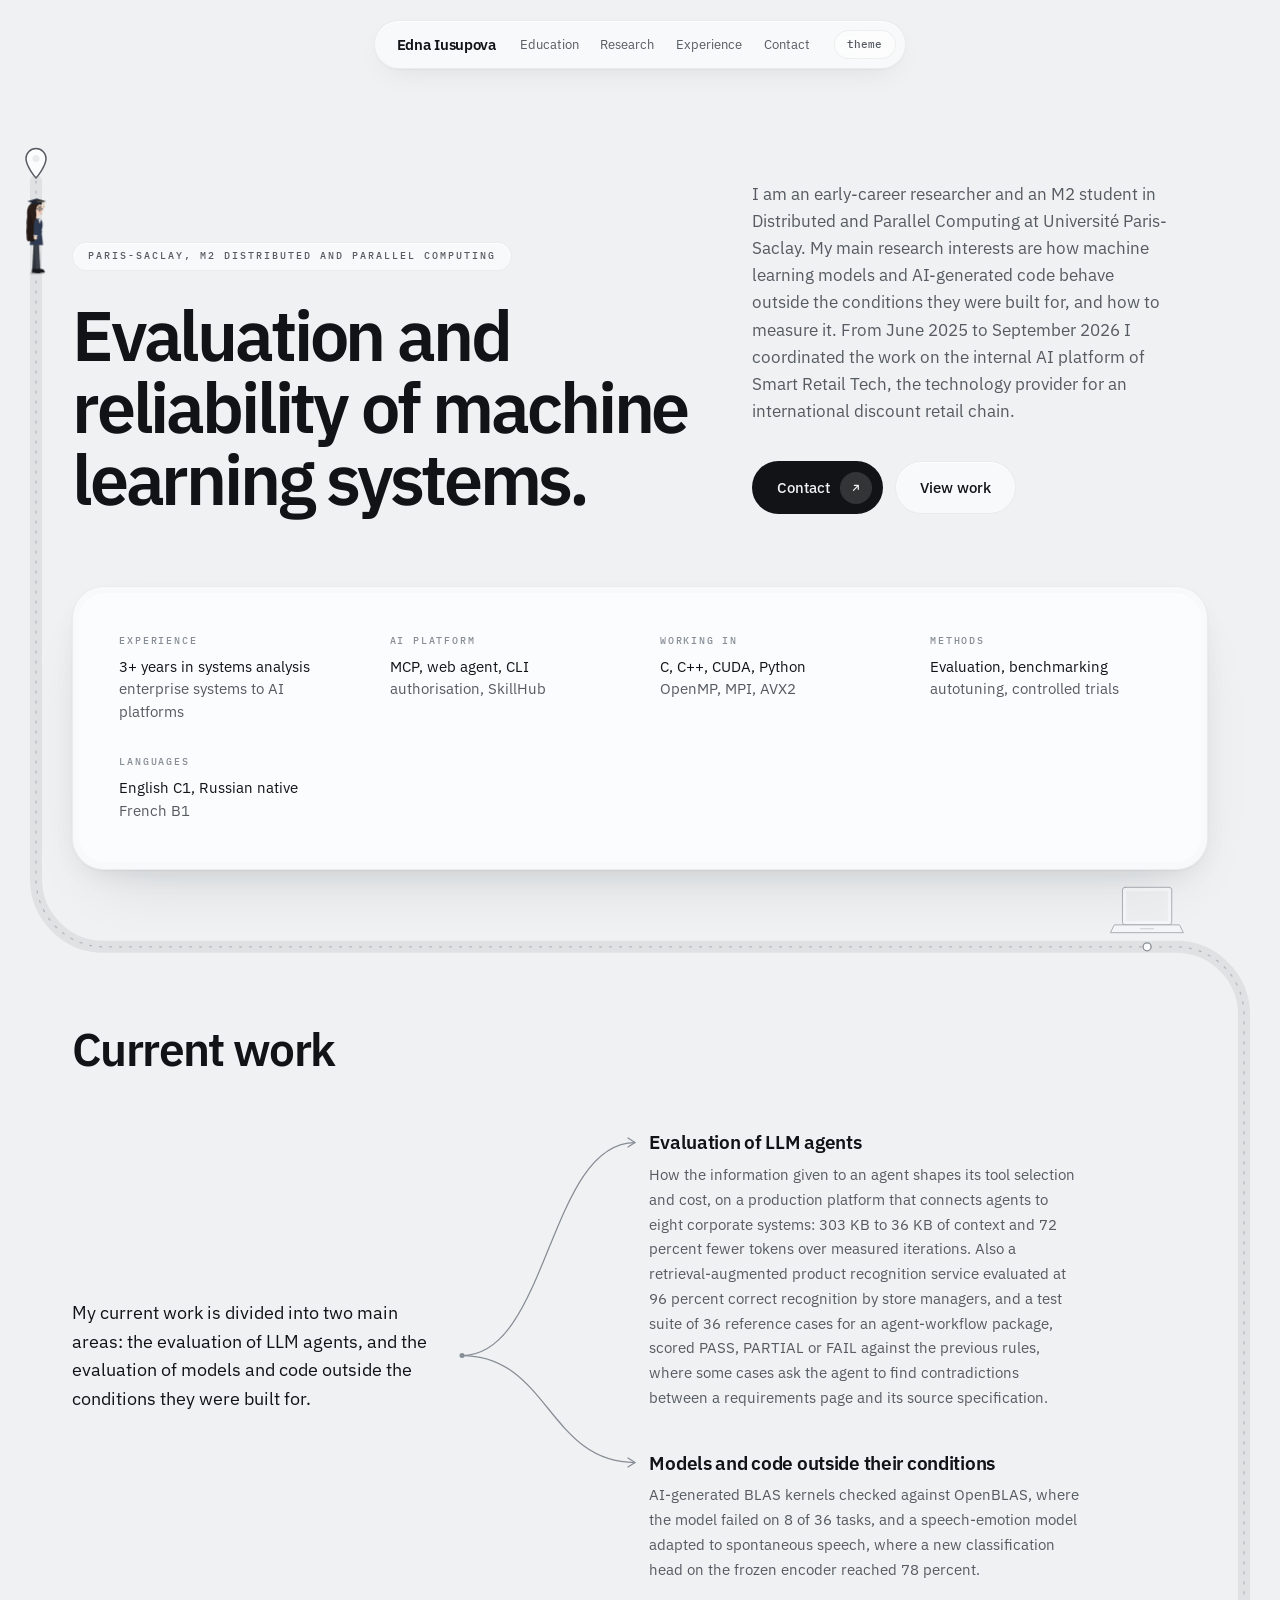
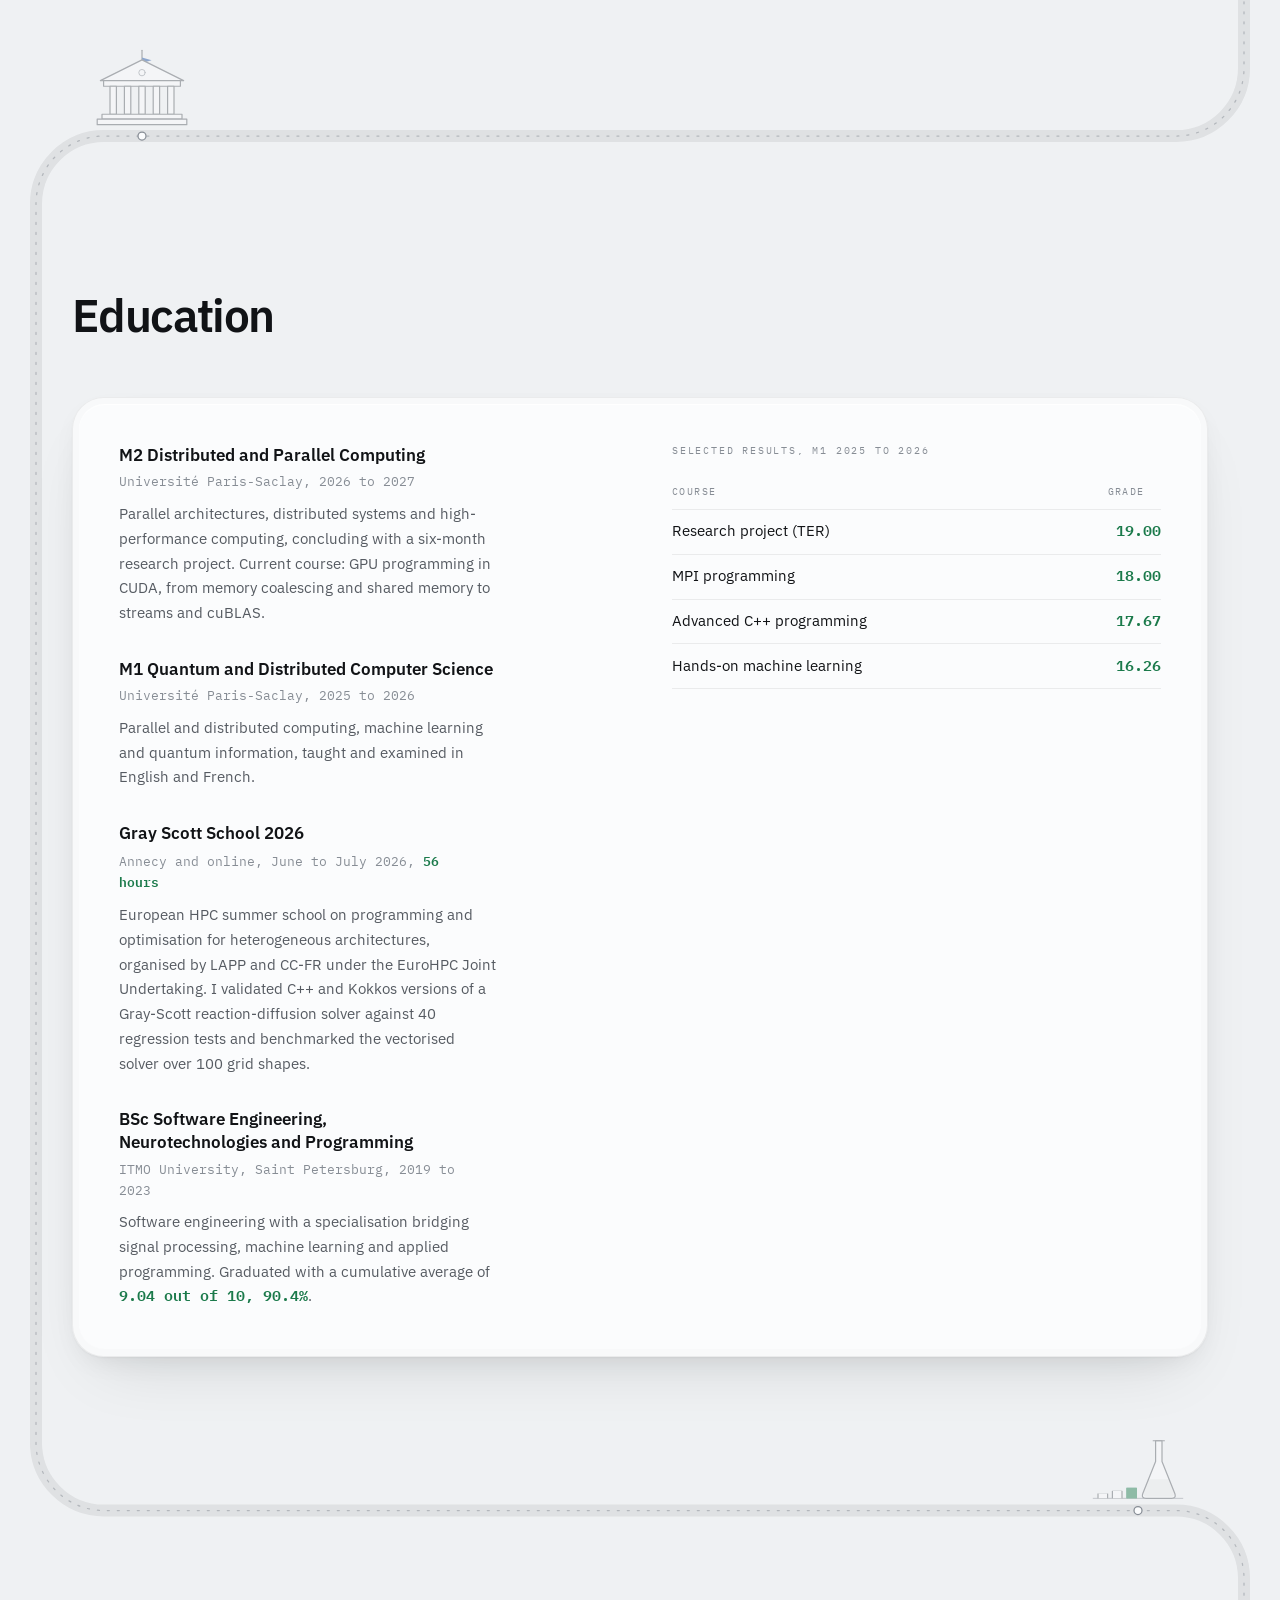
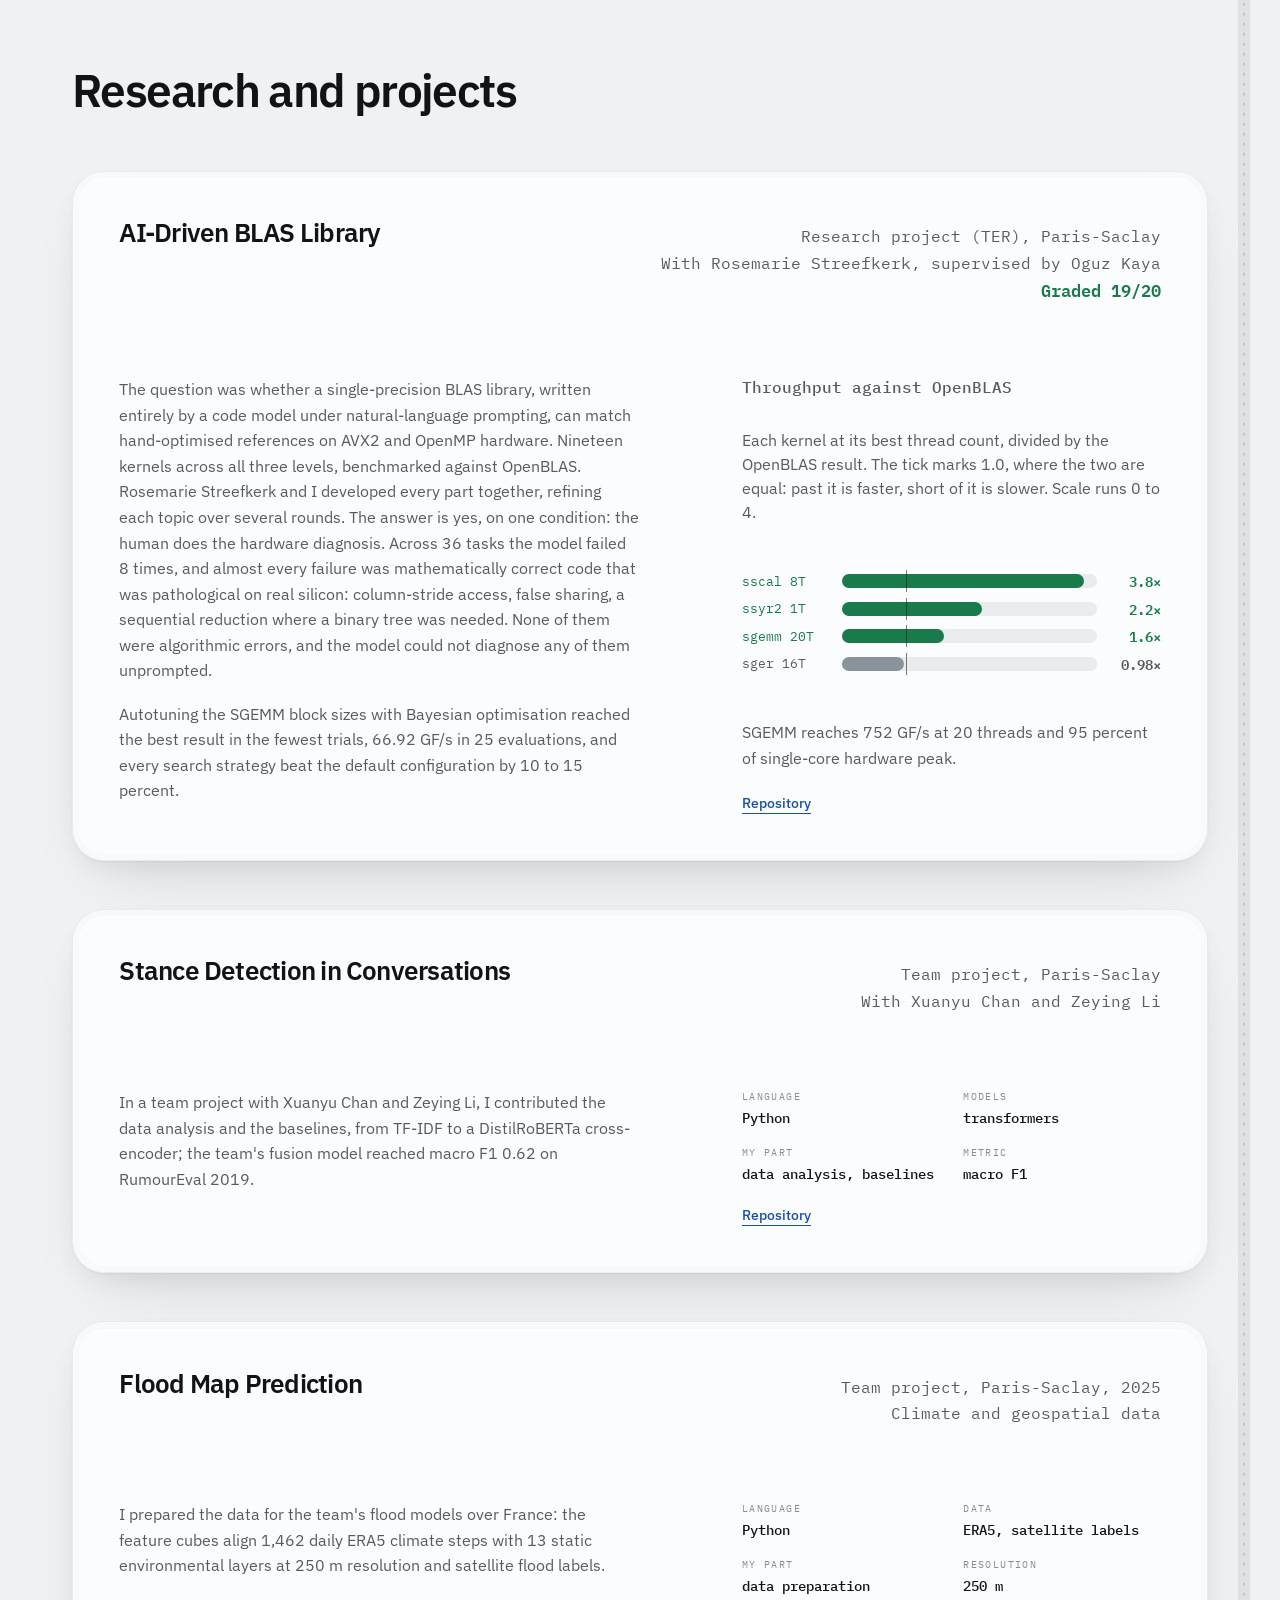
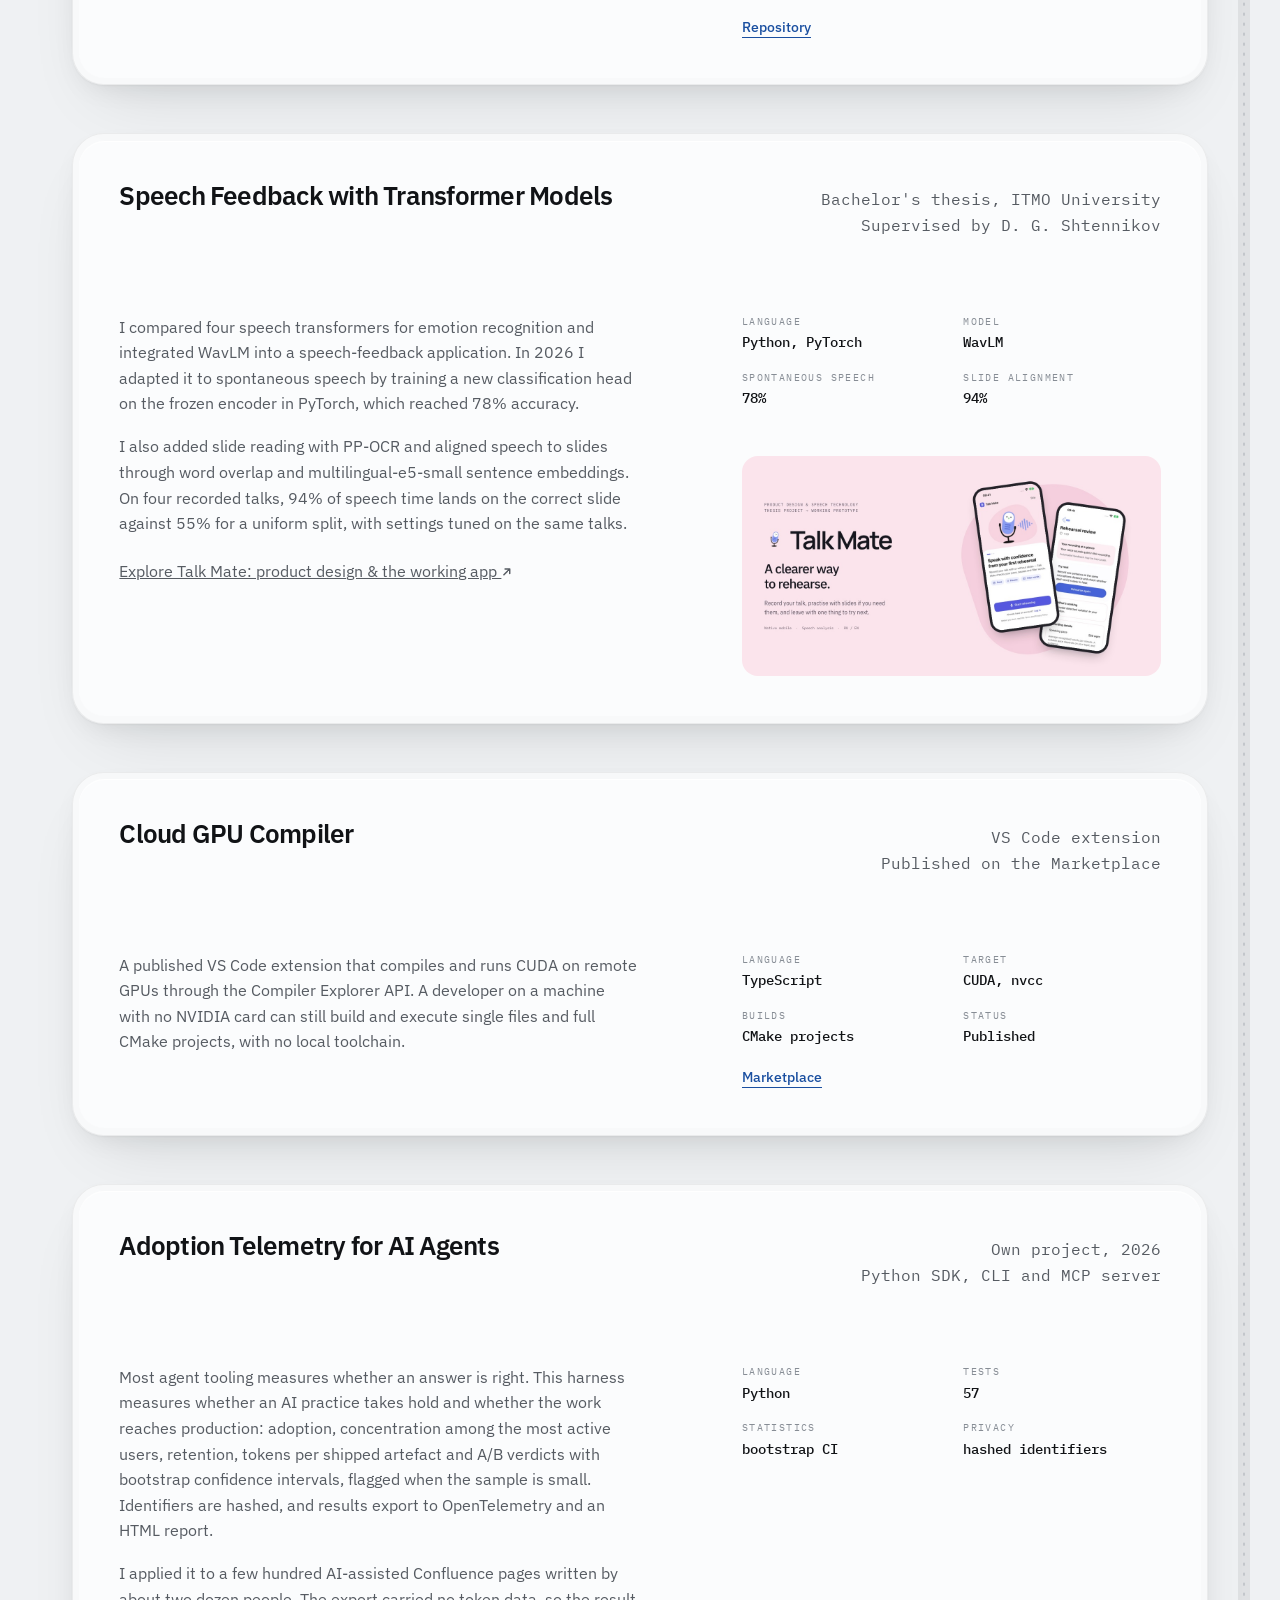
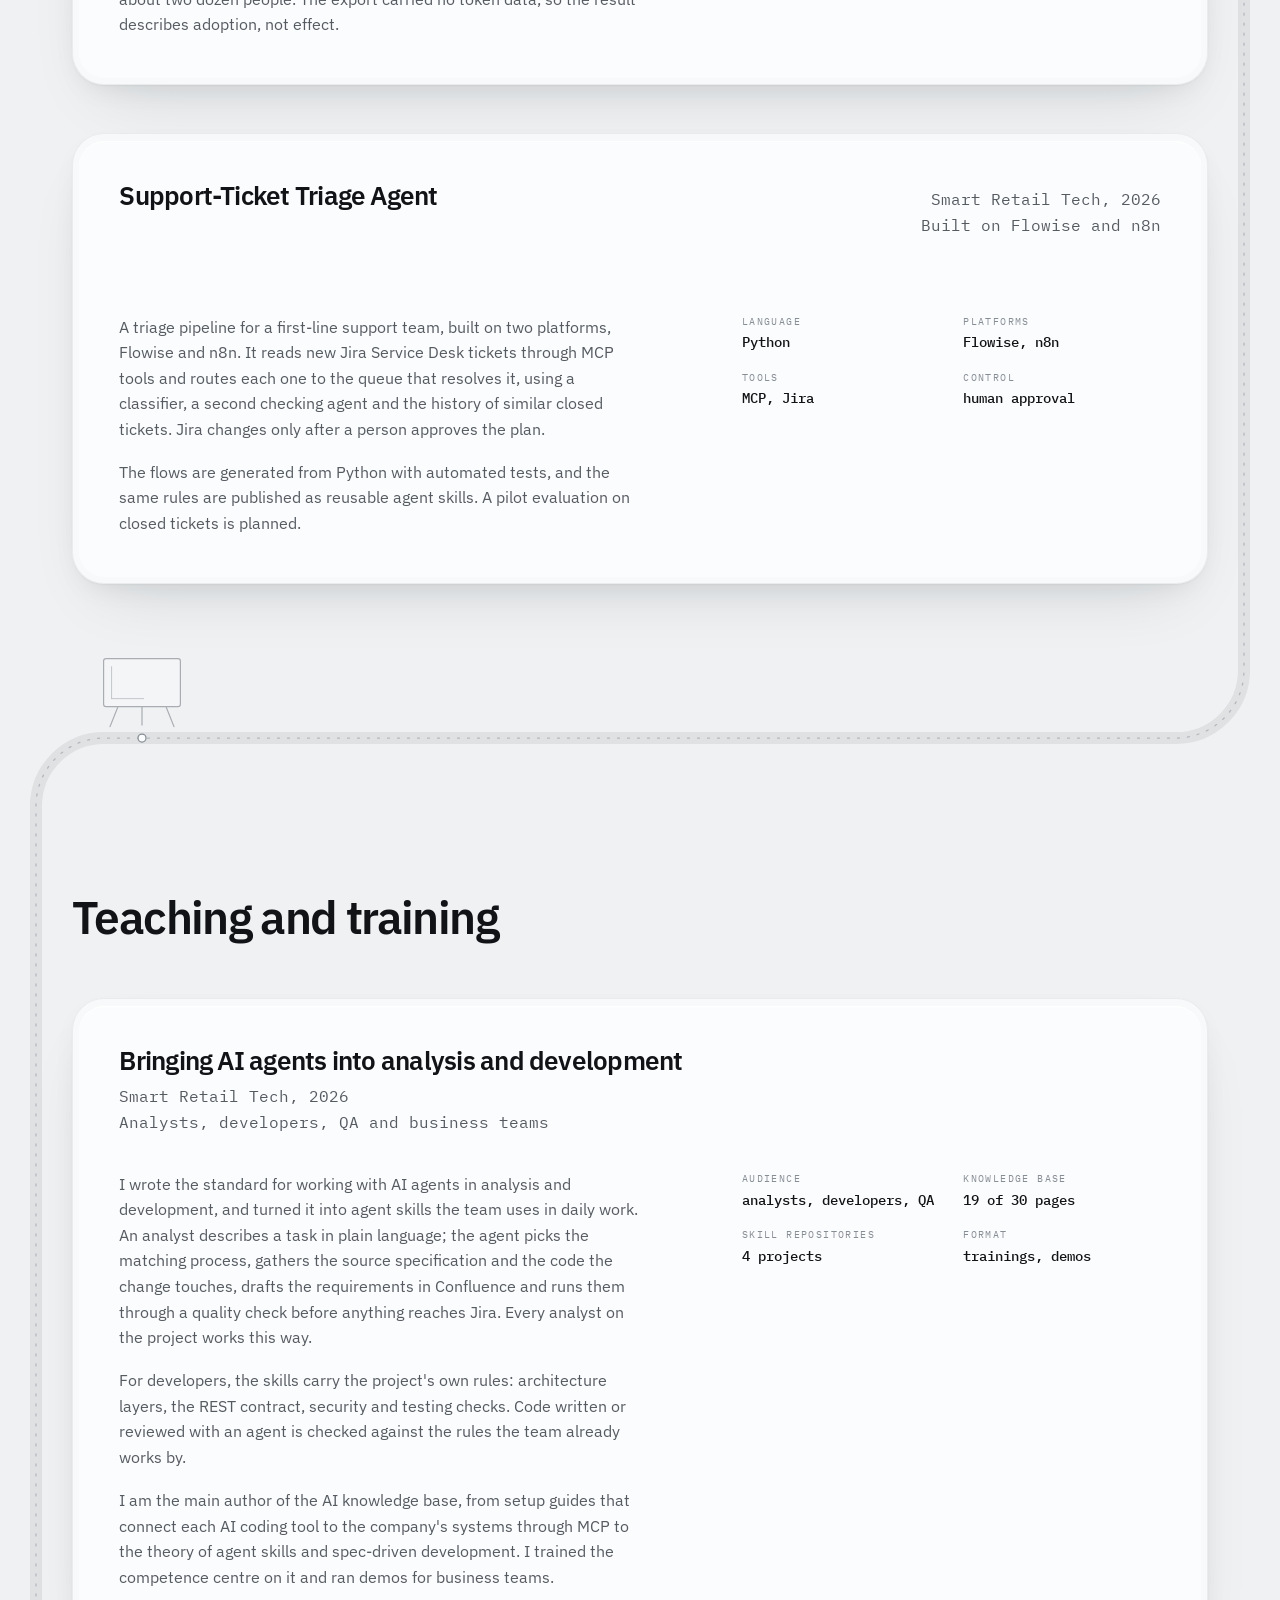
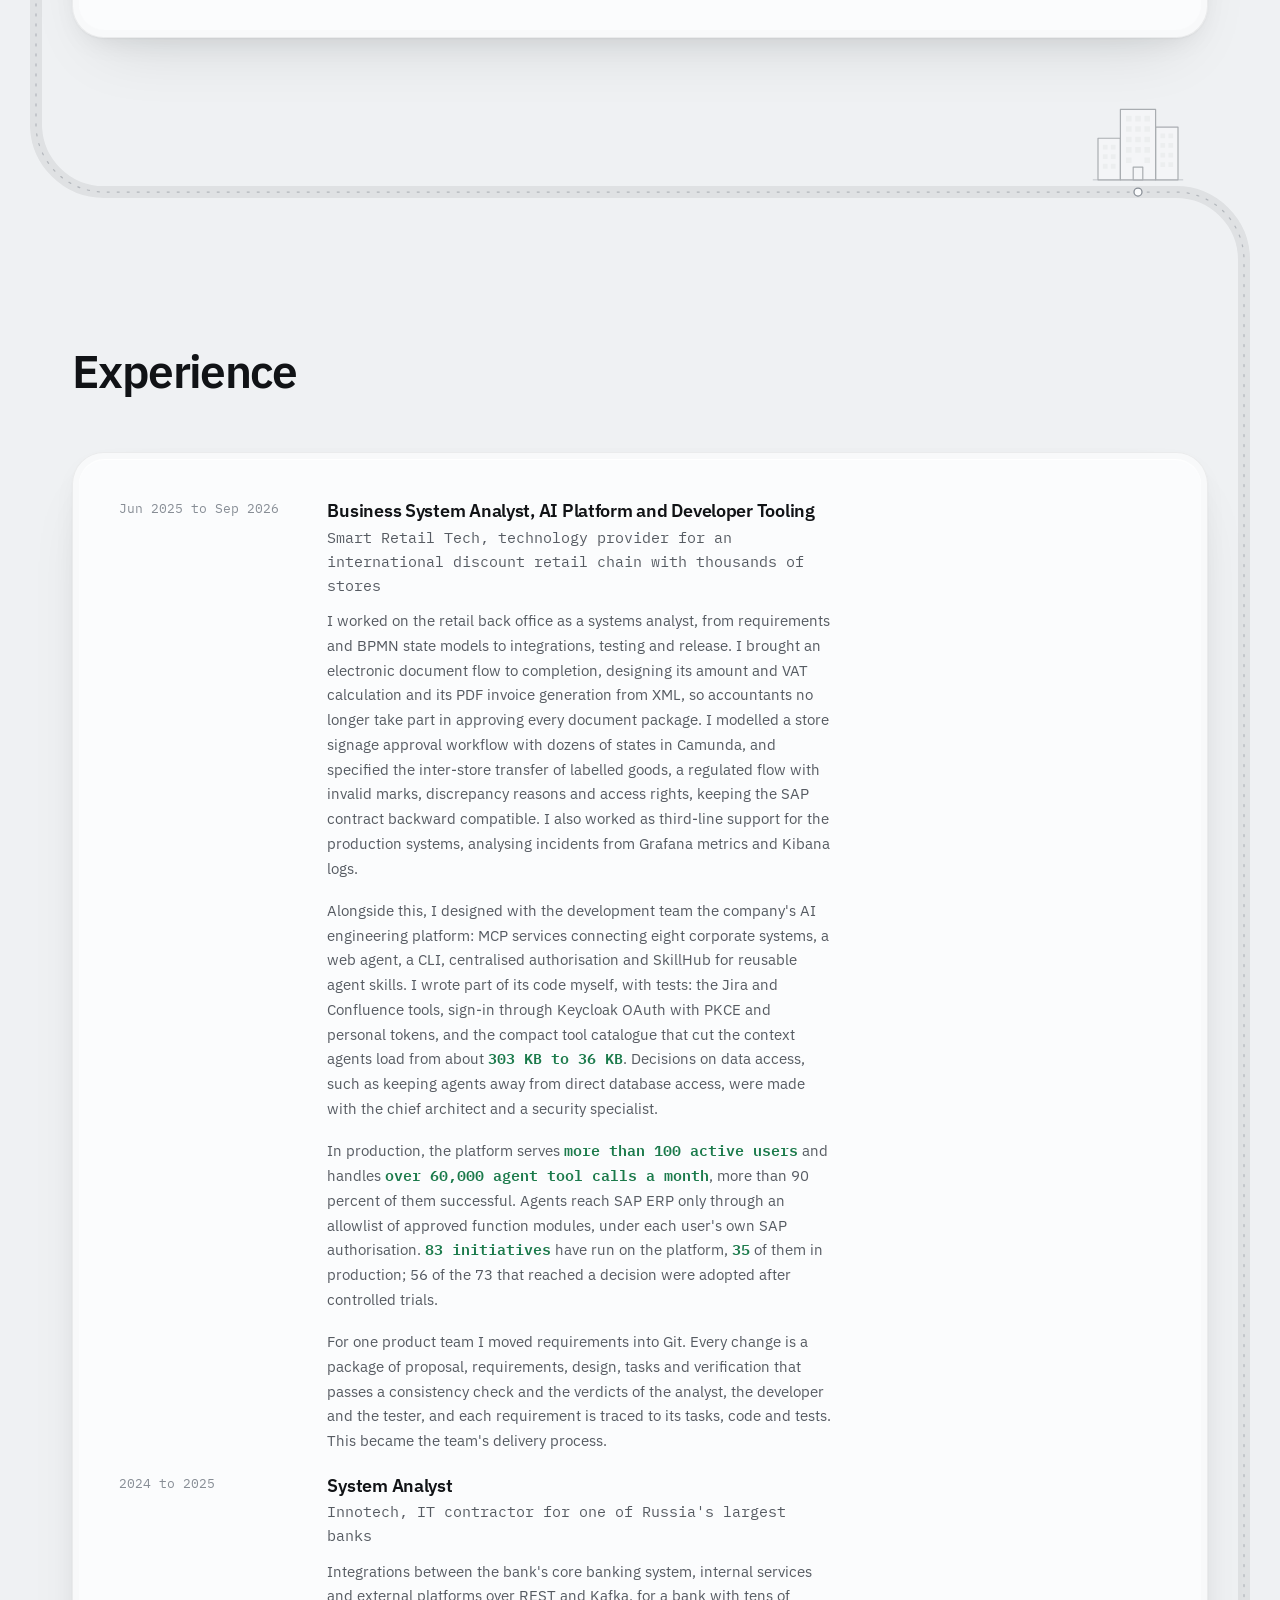
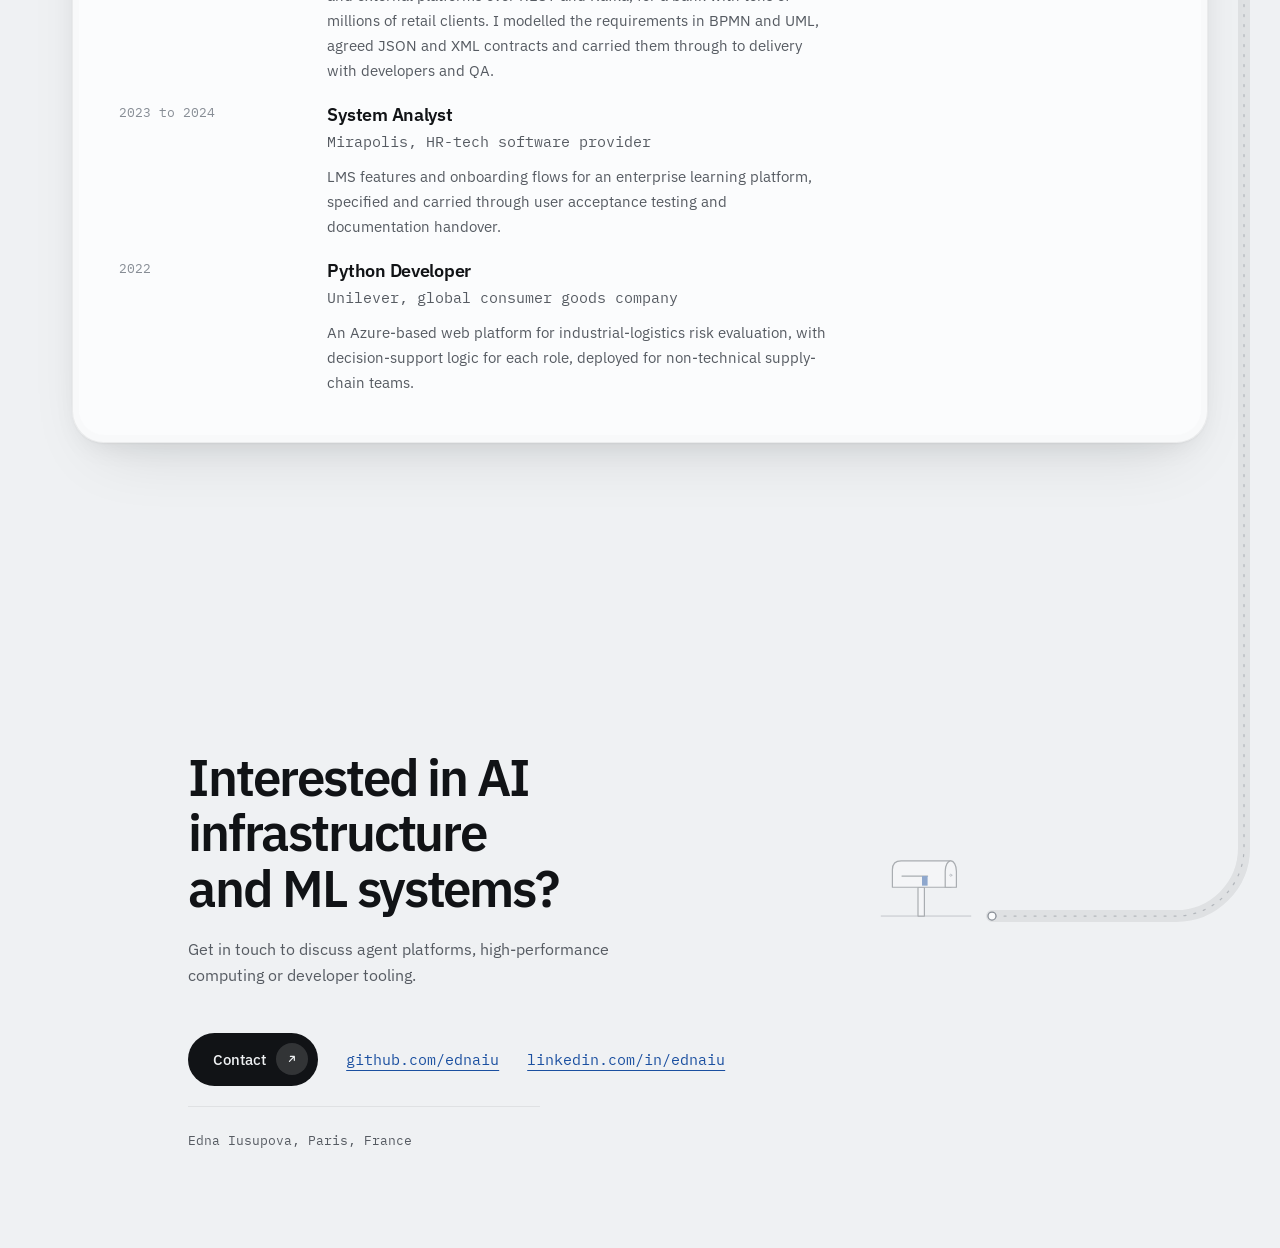
==== commit d8058dc9: "Draw the link arrows as SVG so phones do not show them as emoji Co-Authored-By: Claude Opus 5.5 <nor" ====
--- a/index.html
+++ b/index.html
@@ -380,7 +380,7 @@
     backdrop-filter:blur(20px) saturate(1.6);-webkit-backdrop-filter:blur(20px) saturate(1.6);
     box-shadow:var(--amb),var(--inset);opacity:0;transform:translateY(1.5rem);
     transition:opacity .7s var(--ease),transform .7s var(--ease)}
-  .trail.on{opacity:1;transform:none}
+  .trail.on{opacity:1;transform:none;pointer-events:auto;cursor:pointer;-webkit-tap-highlight-color:transparent}
   .trail .stop{stroke-width:1}
   .plane{width:60px;height:29px}
   .bubble{font-size:.6875rem;padding:.4rem .65rem}
@@ -514,7 +514,7 @@
       platform of Smart Retail Tech, the technology provider for an international discount retail
       chain.</p>
       <div class="cta-row">
-        <a class="btn btn-primary" href="mailto:edna.iusupova@universite-paris-saclay.fr" data-analytics-click="contact-email" data-analytics-title="Contact by email">Contact<span class="ico" aria-hidden="true">&#8599;</span></a>
+        <a class="btn btn-primary" href="mailto:edna.iusupova@universite-paris-saclay.fr" data-analytics-click="contact-email" data-analytics-title="Contact by email">Contact<span class="ico" aria-hidden="true"><svg viewBox="0 0 12 12" width=".75em" height=".75em" aria-hidden="true" style="display:inline-block;vertical-align:-.04em;overflow:visible"><path d="M3 9L9 3M4.2 3H9V7.8" fill="none" stroke="currentColor" stroke-width="1.5" stroke-linecap="round" stroke-linejoin="round"/></svg></span></a>
         <a class="btn btn-ghost" href="#work" data-analytics-click="view-work" data-analytics-title="View research projects">View work</a>
       </div>
     </div>
@@ -754,7 +754,7 @@
           slides through word overlap and multilingual-e5-small sentence embeddings. On four recorded
           talks, 94% of speech time lands on the correct slide against 55% for a uniform split, with
           settings tuned on the same talks.</p>
-          <p style="margin-top:1.4rem"><a href="talk-mate/" data-analytics-click="project-talk-mate" data-analytics-title="Talk Mate product case study">Explore Talk Mate: product design &amp; the working app ↗</a></p>
+          <p style="margin-top:1.4rem"><a href="talk-mate/" data-analytics-click="project-talk-mate" data-analytics-title="Talk Mate product case study">Explore Talk Mate: product design &amp; the working app <svg viewBox="0 0 12 12" width=".75em" height=".75em" aria-hidden="true" style="display:inline-block;vertical-align:-.04em;overflow:visible"><path d="M3 9L9 3M4.2 3H9V7.8" fill="none" stroke="currentColor" stroke-width="1.5" stroke-linecap="round" stroke-linejoin="round"/></svg></a></p>
         </div>
         <div class="job-aside">
           <div class="stack">
@@ -975,7 +975,7 @@
     <div class="scene-slot" aria-hidden="true"></div>
     <p>Get in touch to discuss agent platforms, high-performance computing or developer tooling.</p>
     <div class="reach">
-      <a class="btn btn-primary" href="mailto:edna.iusupova@universite-paris-saclay.fr" data-analytics-click="contact-email" data-analytics-title="Contact by email">Contact<span class="ico" aria-hidden="true">&#8599;</span></a>
+      <a class="btn btn-primary" href="mailto:edna.iusupova@universite-paris-saclay.fr" data-analytics-click="contact-email" data-analytics-title="Contact by email">Contact<span class="ico" aria-hidden="true"><svg viewBox="0 0 12 12" width=".75em" height=".75em" aria-hidden="true" style="display:inline-block;vertical-align:-.04em;overflow:visible"><path d="M3 9L9 3M4.2 3H9V7.8" fill="none" stroke="currentColor" stroke-width="1.5" stroke-linecap="round" stroke-linejoin="round"/></svg></span></a>
       <a class="plain" href="https://github.com/ednaiu" data-analytics-click="profile-github" data-analytics-title="GitHub profile">github.com/ednaiu</a>
       <a class="plain" href="https://www.linkedin.com/in/ednaiu/" data-analytics-click="profile-linkedin" data-analytics-title="LinkedIn profile">linkedin.com/in/ednaiu</a>
     </div>
@@ -1241,11 +1241,11 @@
         g.setAttribute("transform","translate("+ox.toFixed(1)+" "+oy.toFixed(1)+") scale("+(-IS)+" "+IS+")");
         mb={g:g,door:g.querySelector(".mb-door"),flag:g.querySelector(".mb-flag"),env:g.querySelector(".mb-env"),ox:ox,oy:oy,kx:-IS,ky:IS};
         g.classList.add("mailbox");
-        marks.push({len:L-2,dot:stop(xe,ry),pic:g,name:name});
+        marks.push({len:L-2,dot:stop(xe,ry),pic:g,name:name,x:ox-iw/2,el:el});
       }else{
         // the picture stands behind the place where she stops for its section
         var cx=x0+at-gw/2-iw/2-2;
-        marks.push({len:at-gw/2-iw/2,dot:stop(x0+at,ry),pic:icon(name,cx-iw/2,ry-rw/2-96*IS,IS),name:name});
+        marks.push({len:at-gw/2-iw/2,dot:stop(x0+at,ry),pic:icon(name,cx-iw/2,ry-rw/2-96*IS,IS),name:name,x:cx,el:el});
       }
       // she reaches a section's stop as its heading comes into the lower half of the screen
       kf.push({s:box(el).top+top0-vh*.55,l:name==="mail"?L:at});
@@ -1490,7 +1490,12 @@
   walker.addEventListener("click",hello);
   // a click on the mailbox, while she stands beside it, posts another letter
   trail.addEventListener("click",function(e){
-    if(mb&&mb.g.contains(e.target)&&cur>=L-2&&post<0){mailboxReset();readGoal=0;idle();kick();}
+    if(mb&&mb.g.contains(e.target)&&cur>=L-2&&post<0){mailboxReset();readGoal=0;idle();kick();return;}
+    // on the strip a tap on a picture (or near it) takes the page to its section, and she walks or flies there
+    if(!narrow||walker.contains(e.target))return;
+    var r=trail.getBoundingClientRect(),x=e.clientX-r.left,best=null,d=1e9;
+    marks.forEach(function(m){var k=Math.abs(m.x-x);if(k<d){d=k;best=m;}});
+    if(best&&d<40)best.el.scrollIntoView({behavior:still?"auto":"smooth",block:"start"});
   });
   window.addEventListener("resize",build);
   window.addEventListener("load",build);
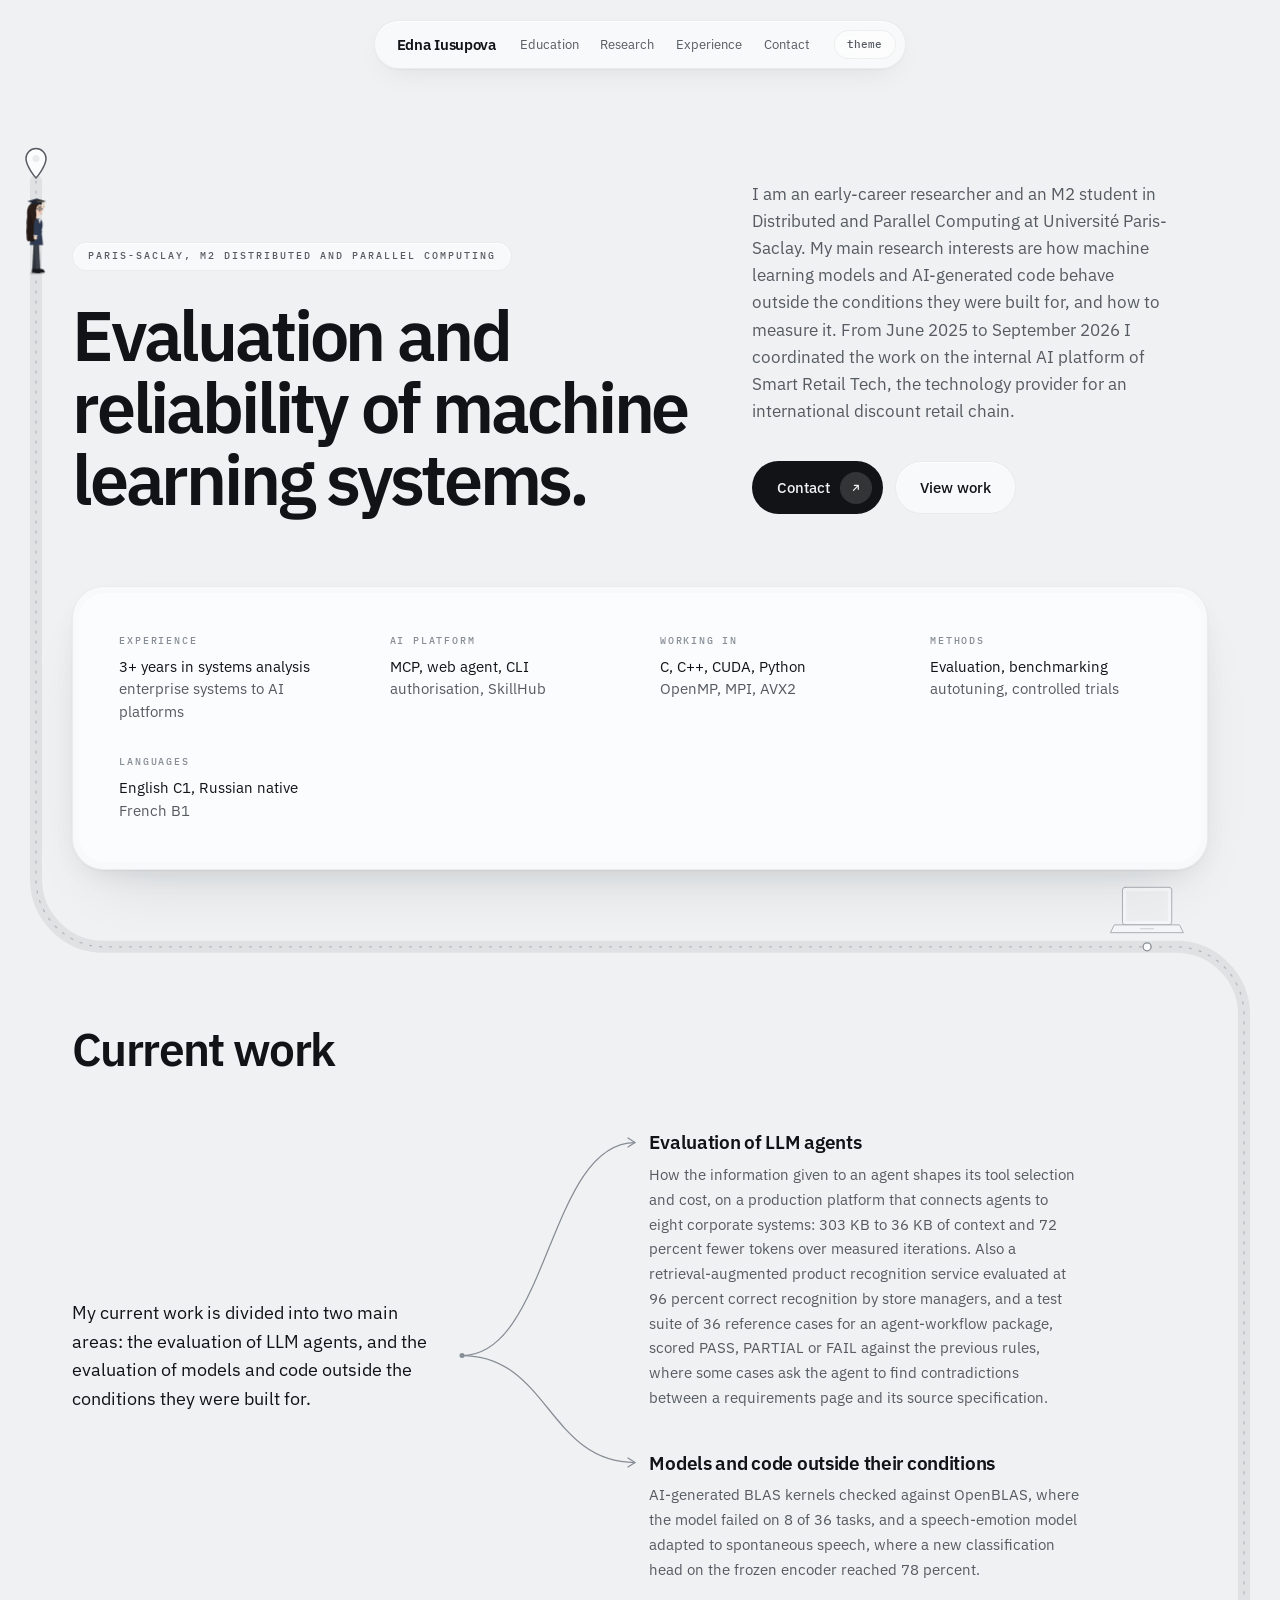
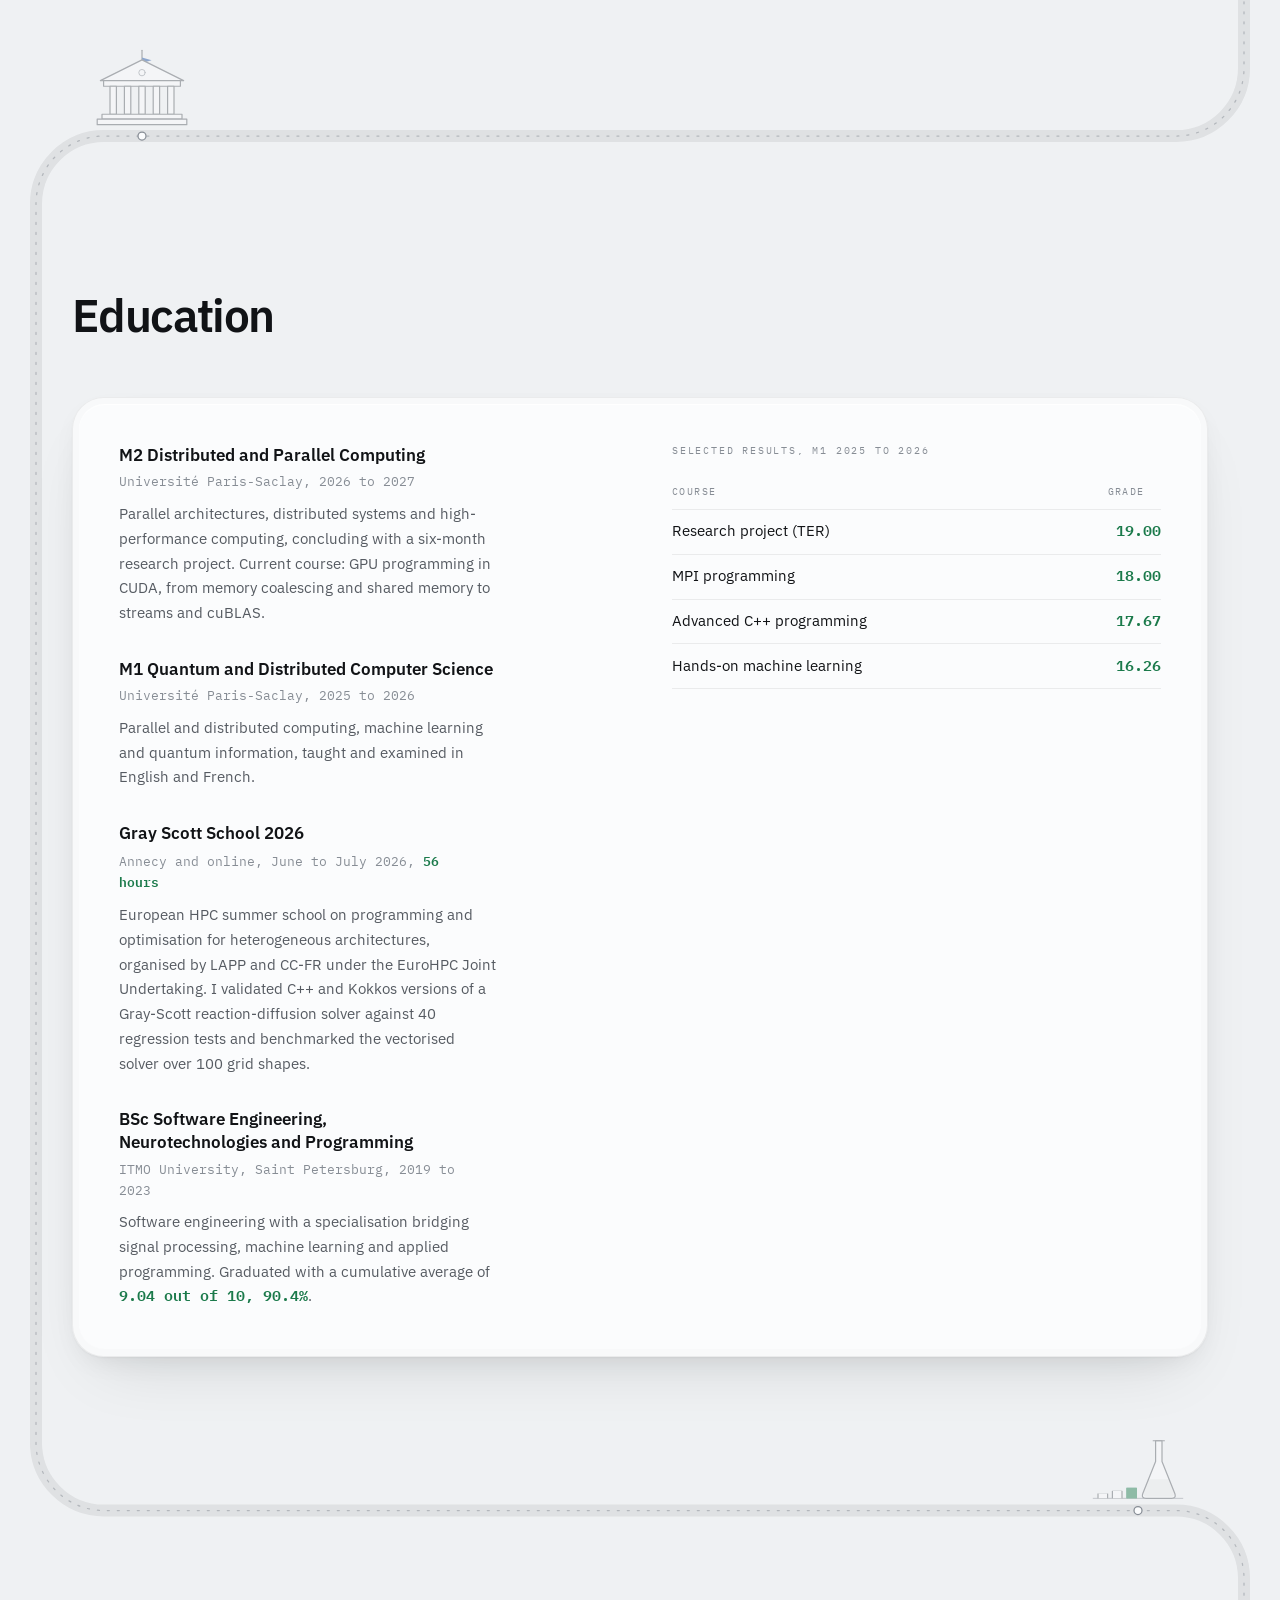
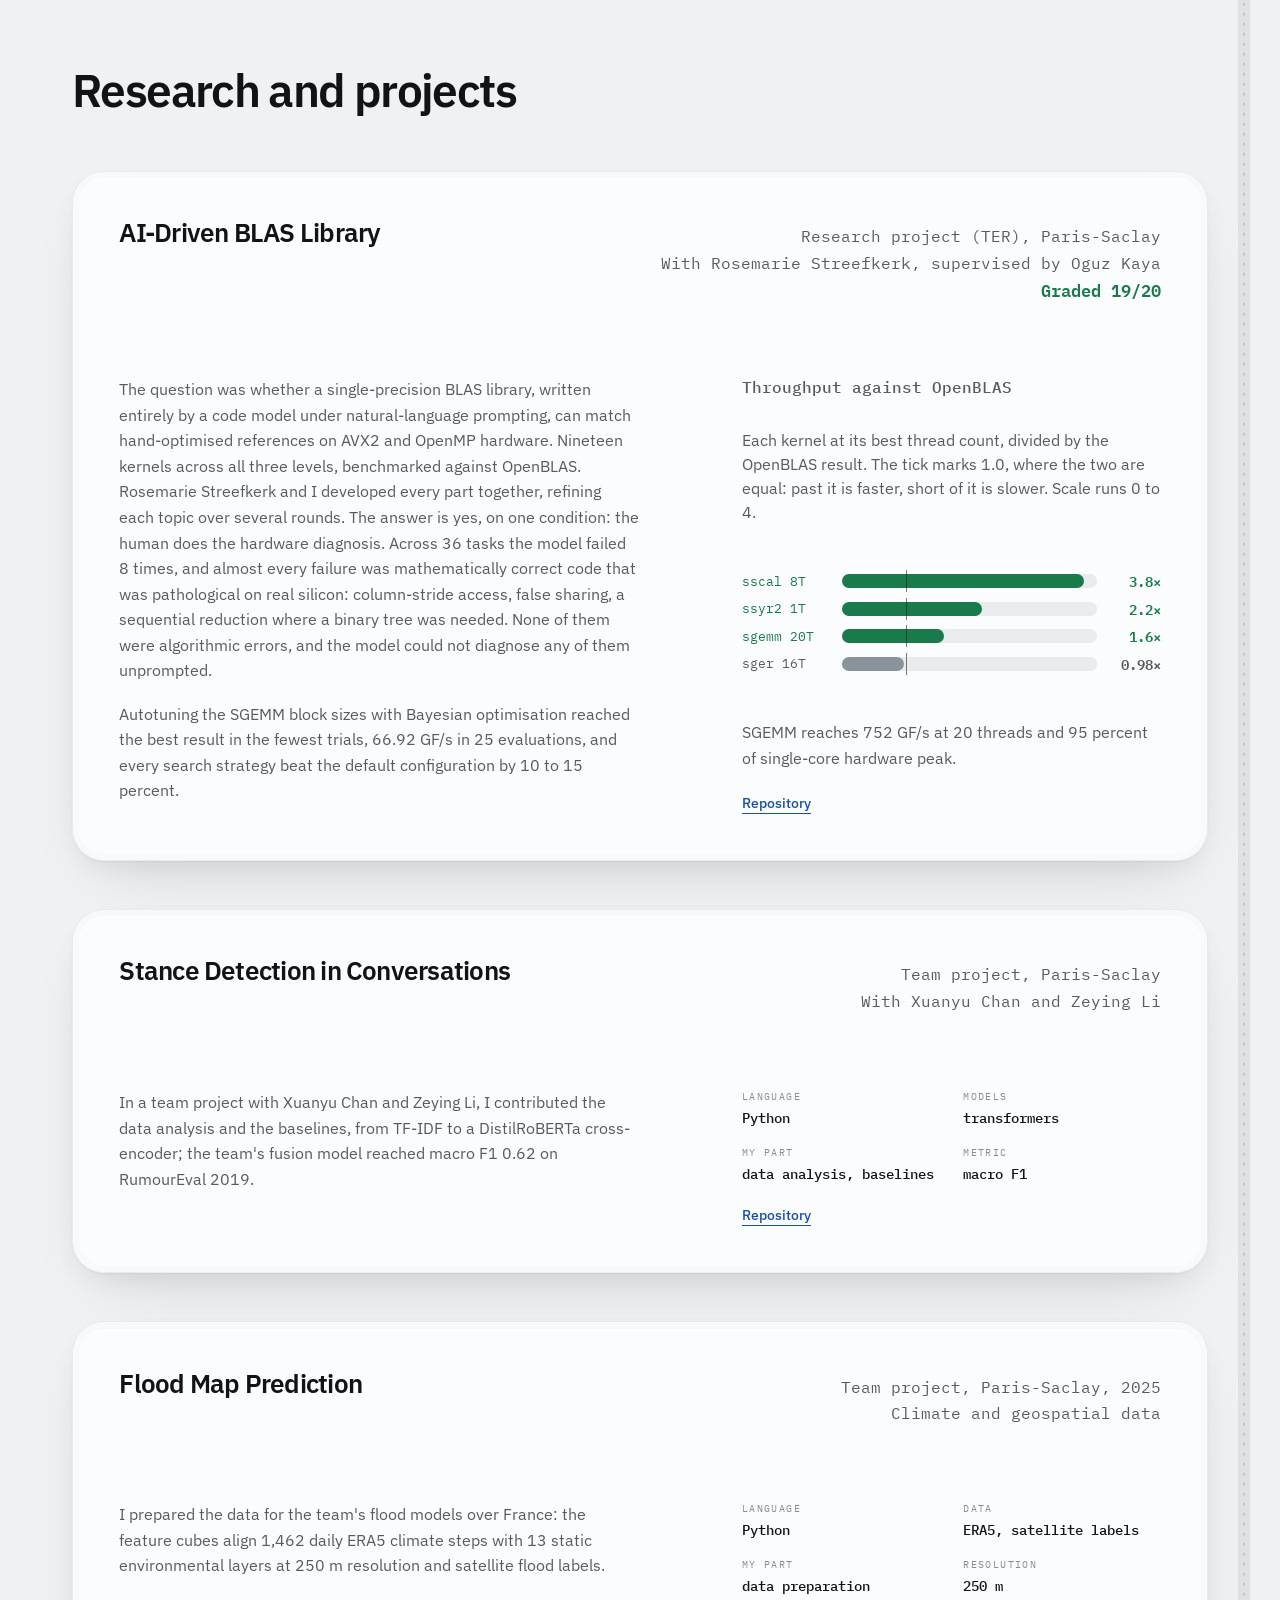
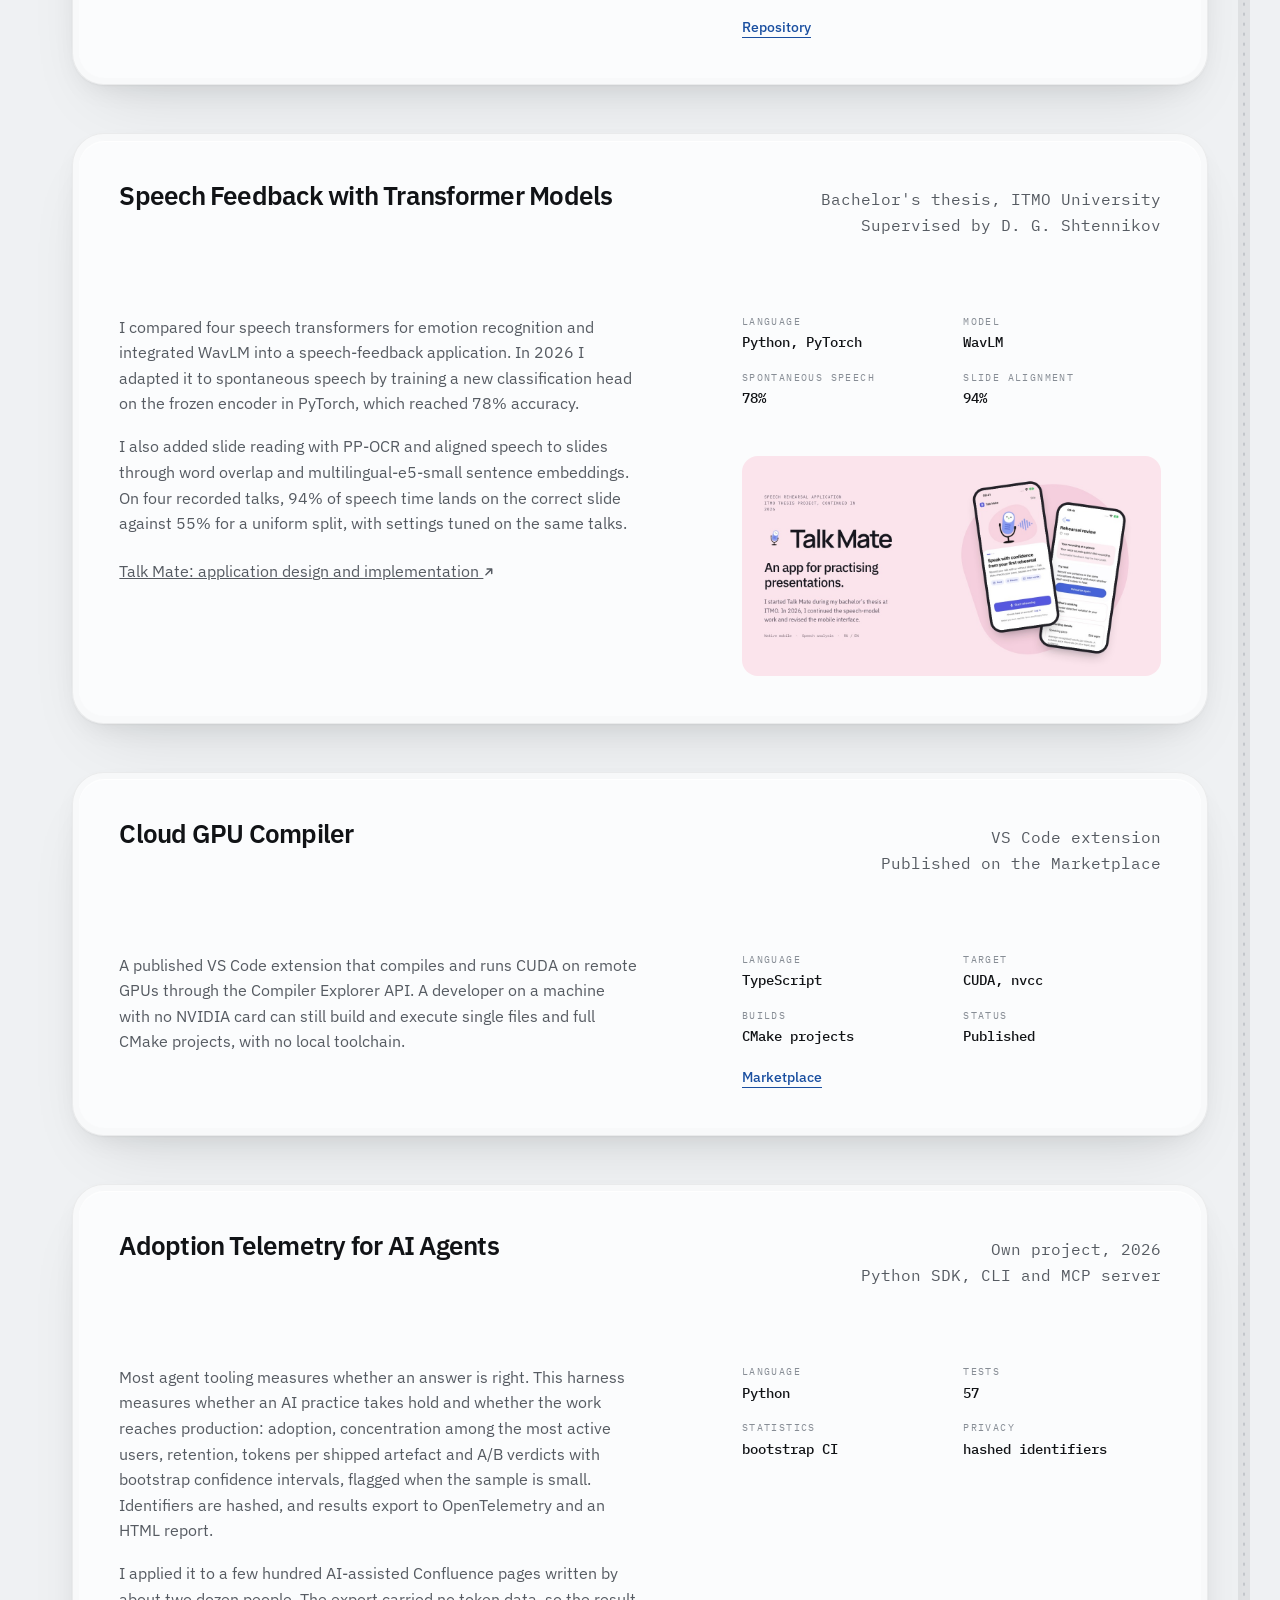
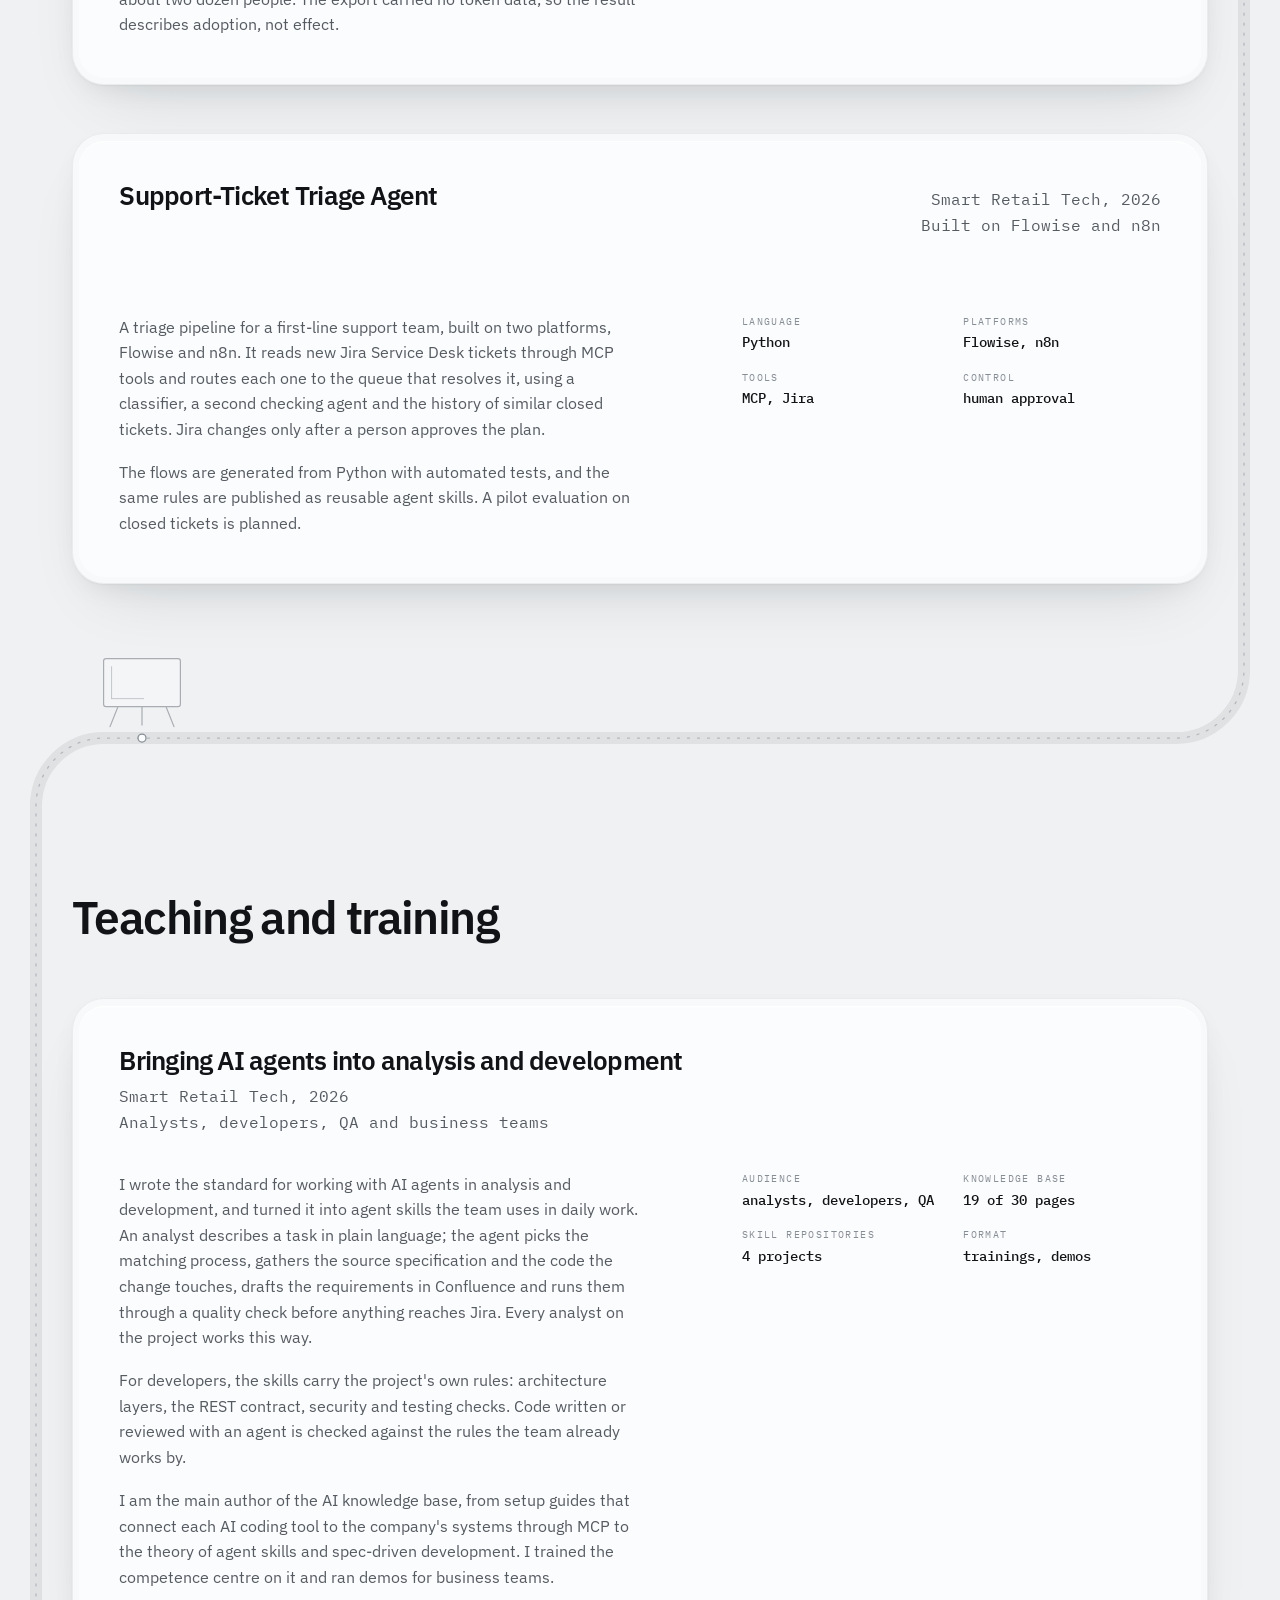
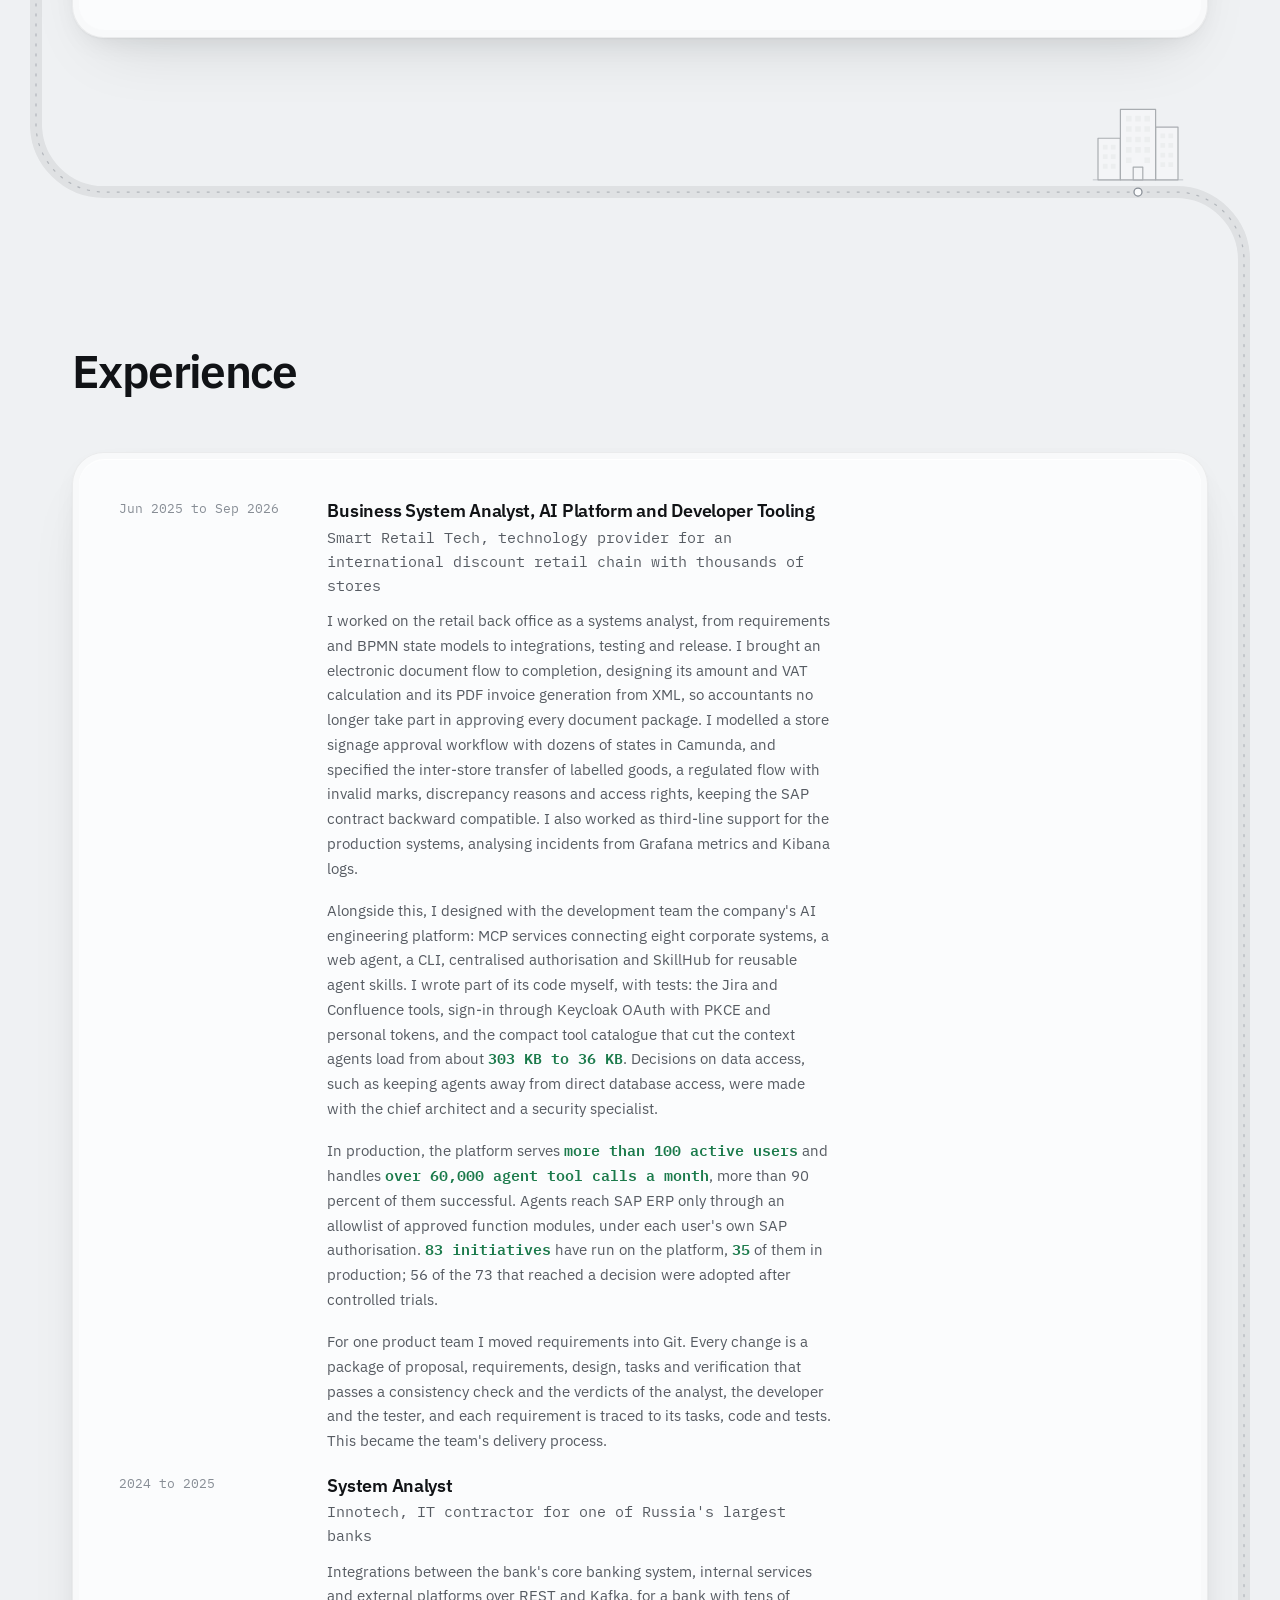
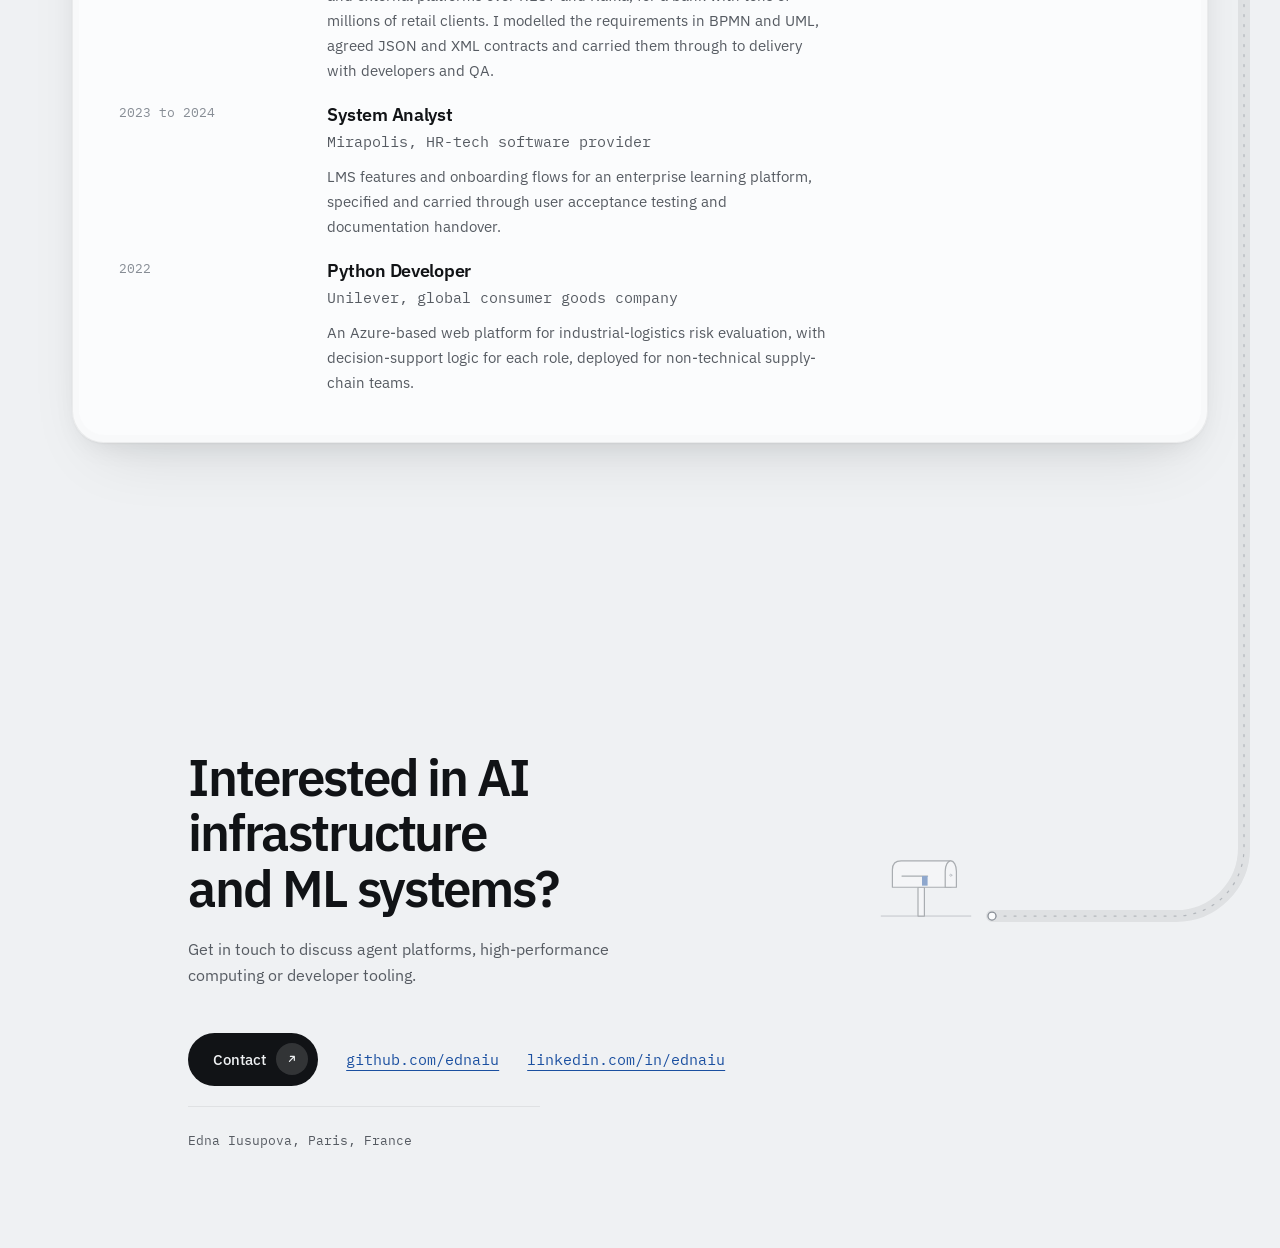
==== commit d7f27845: "Rewrite Talk Mate case copy and fix screenshot scaling" ====
--- a/index.html
+++ b/index.html
@@ -754,7 +754,7 @@
           slides through word overlap and multilingual-e5-small sentence embeddings. On four recorded
           talks, 94% of speech time lands on the correct slide against 55% for a uniform split, with
           settings tuned on the same talks.</p>
-          <p style="margin-top:1.4rem"><a href="talk-mate/" data-analytics-click="project-talk-mate" data-analytics-title="Talk Mate product case study">Explore Talk Mate: product design &amp; the working app <svg viewBox="0 0 12 12" width=".75em" height=".75em" aria-hidden="true" style="display:inline-block;vertical-align:-.04em;overflow:visible"><path d="M3 9L9 3M4.2 3H9V7.8" fill="none" stroke="currentColor" stroke-width="1.5" stroke-linecap="round" stroke-linejoin="round"/></svg></a></p>
+          <p style="margin-top:1.4rem"><a href="talk-mate/" data-analytics-click="project-talk-mate" data-analytics-title="Talk Mate product case study">Talk Mate: application design and implementation <svg viewBox="0 0 12 12" width=".75em" height=".75em" aria-hidden="true" style="display:inline-block;vertical-align:-.04em;overflow:visible"><path d="M3 9L9 3M4.2 3H9V7.8" fill="none" stroke="currentColor" stroke-width="1.5" stroke-linecap="round" stroke-linejoin="round"/></svg></a></p>
         </div>
         <div class="job-aside">
           <div class="stack">
@@ -764,7 +764,7 @@
             <div><p class="k">Slide alignment</p><p class="v">94%</p></div>
           </div>
           <a href="talk-mate/" aria-label="Explore the Talk Mate case study" style="display:block;margin-top:1.5rem;border-radius:16px;overflow:hidden">
-            <img src="talk-mate/assets/cover.jpg" width="1200" height="630" loading="lazy" alt="Talk Mate: onboarding and rehearsal feedback in the mobile app" style="display:block;width:100%;height:auto">
+            <img src="talk-mate/assets/cover.jpg?v=20261104-2" width="1200" height="630" loading="lazy" alt="Talk Mate: onboarding and rehearsal feedback in the mobile app" style="display:block;width:100%;height:auto">
           </a>
         </div>
       </div></article>
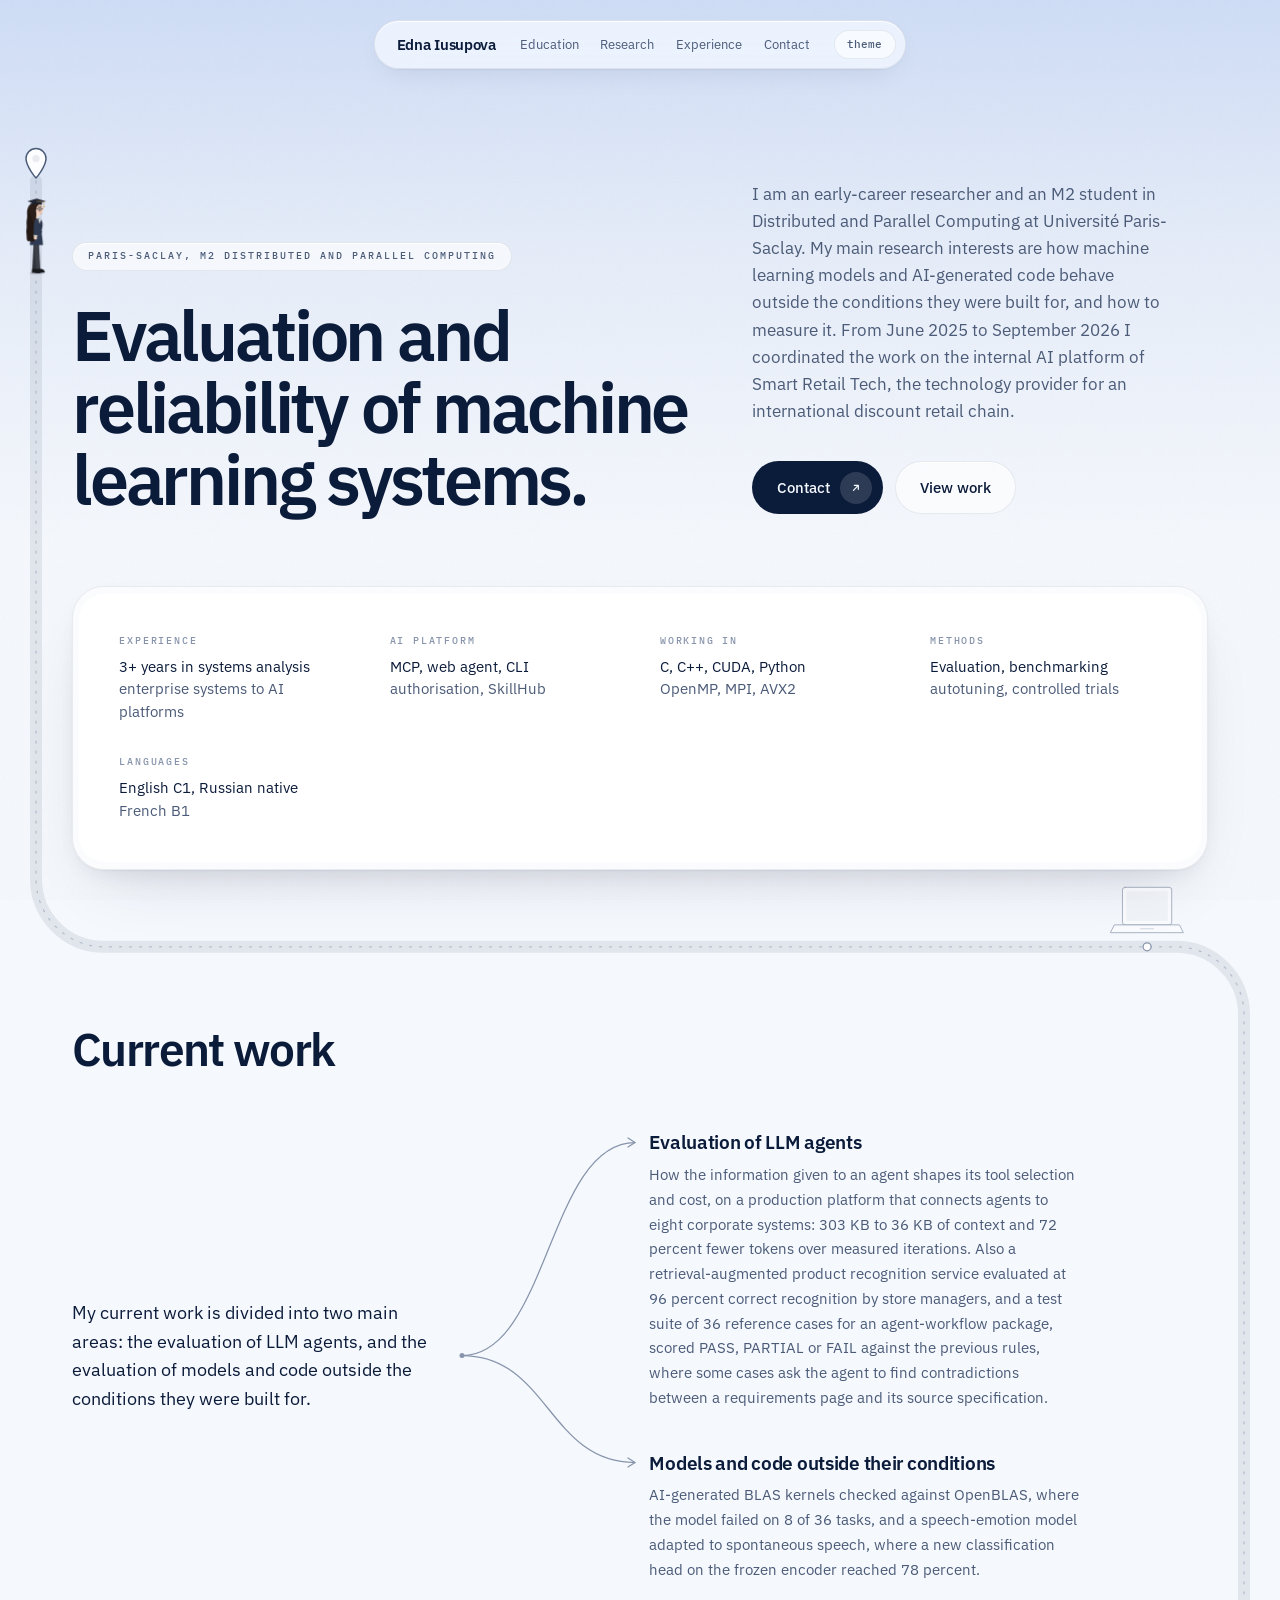
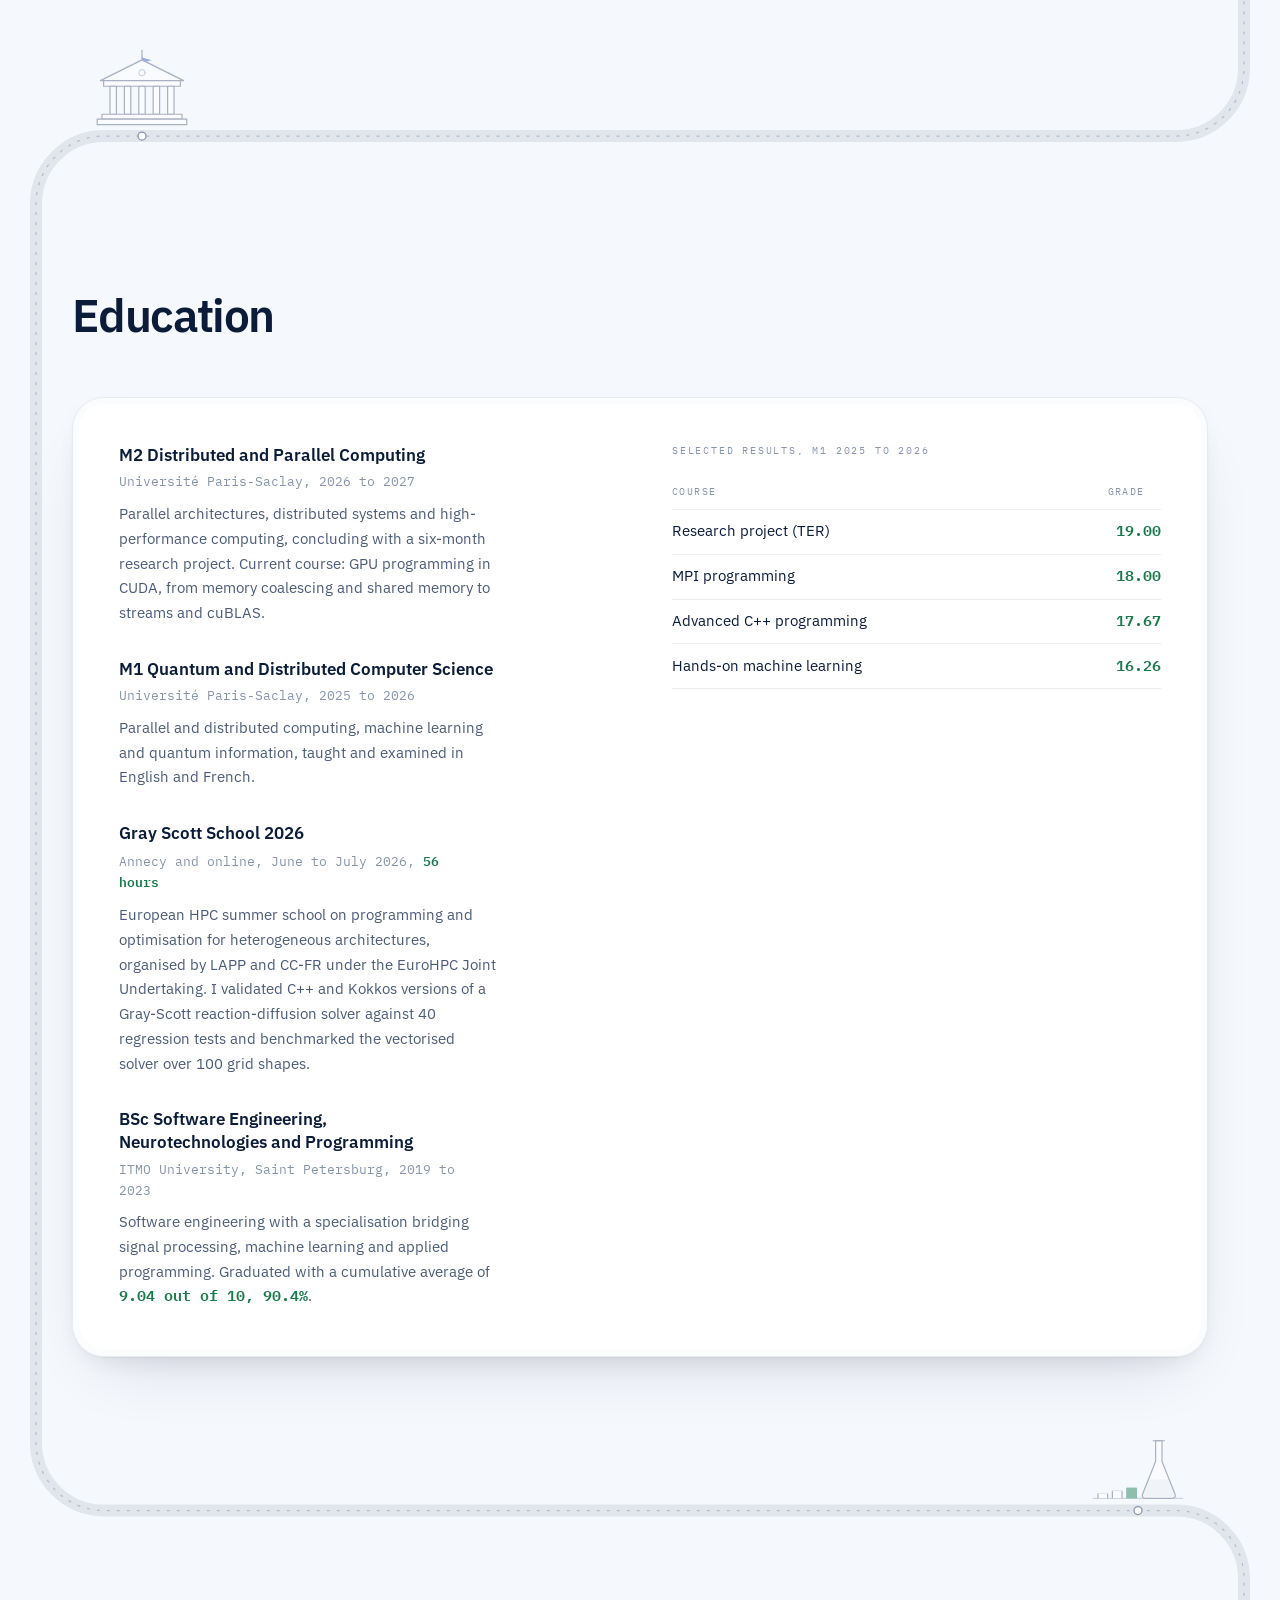
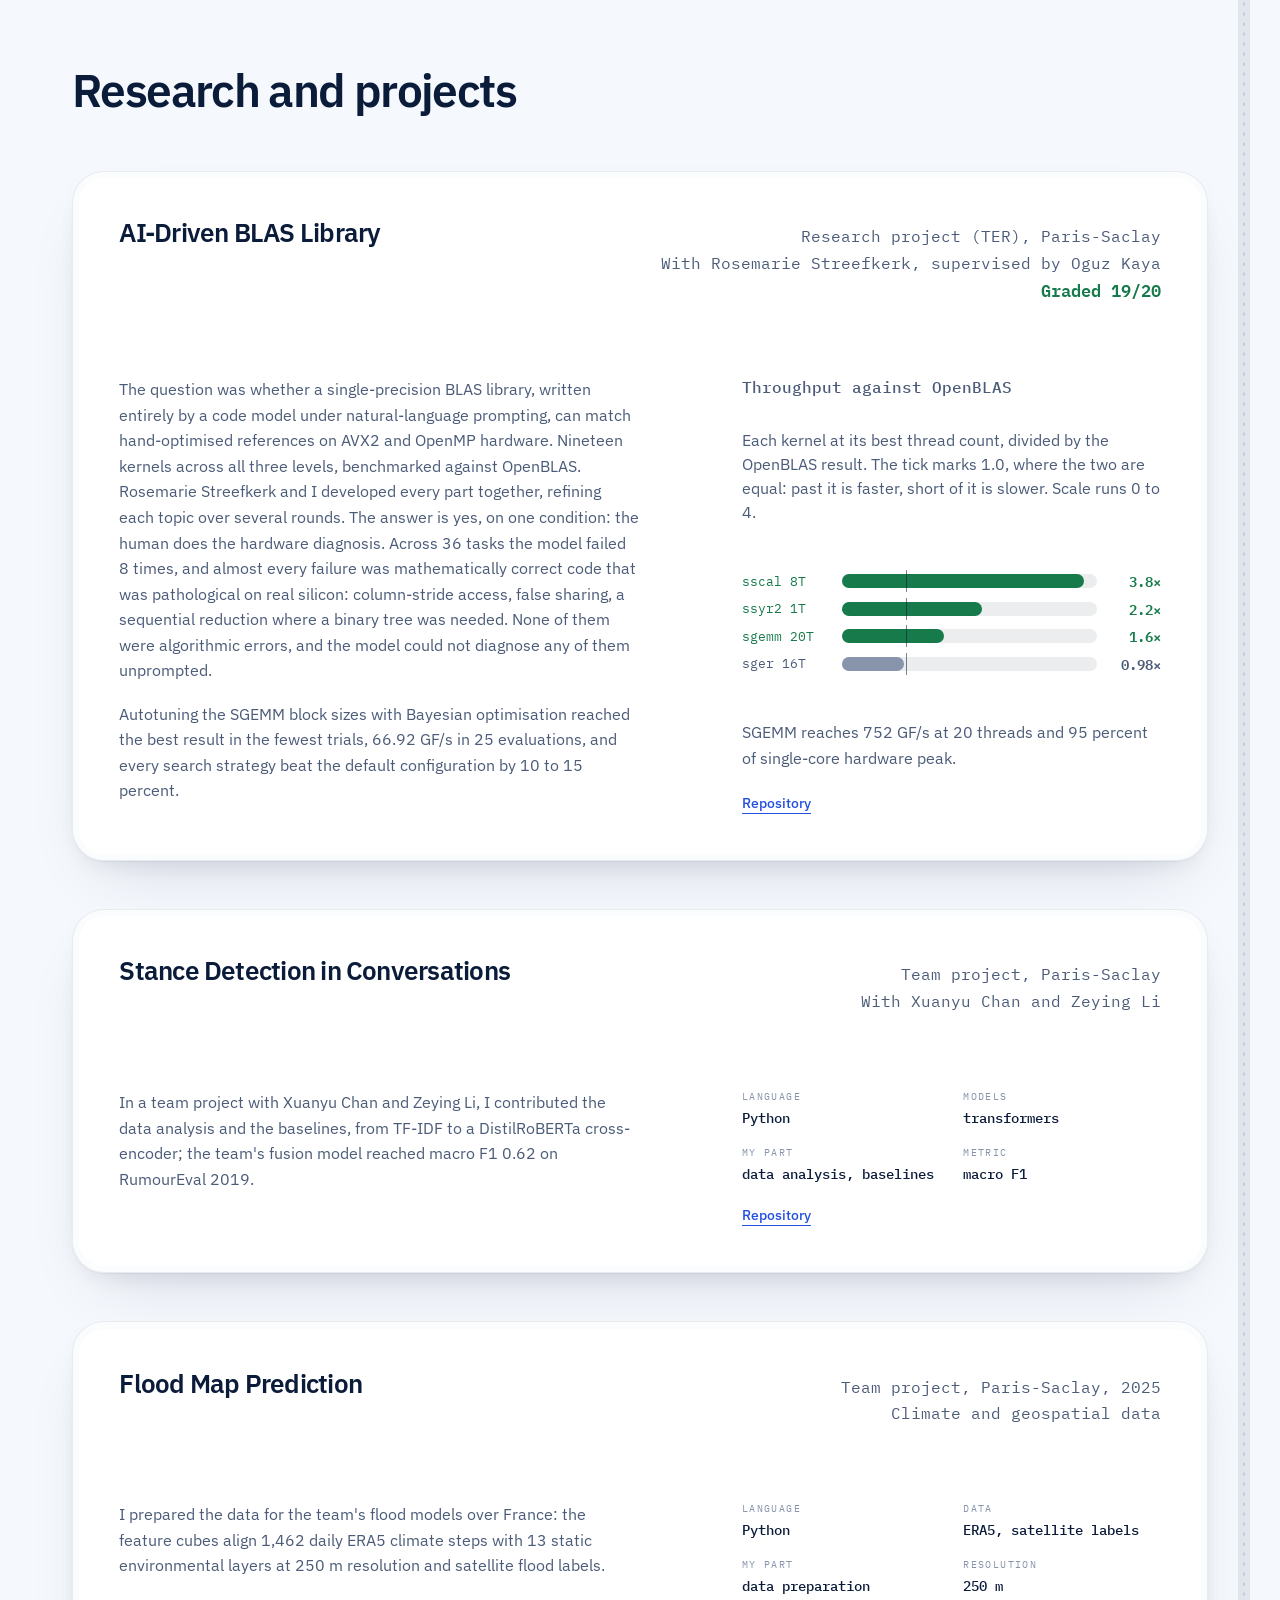
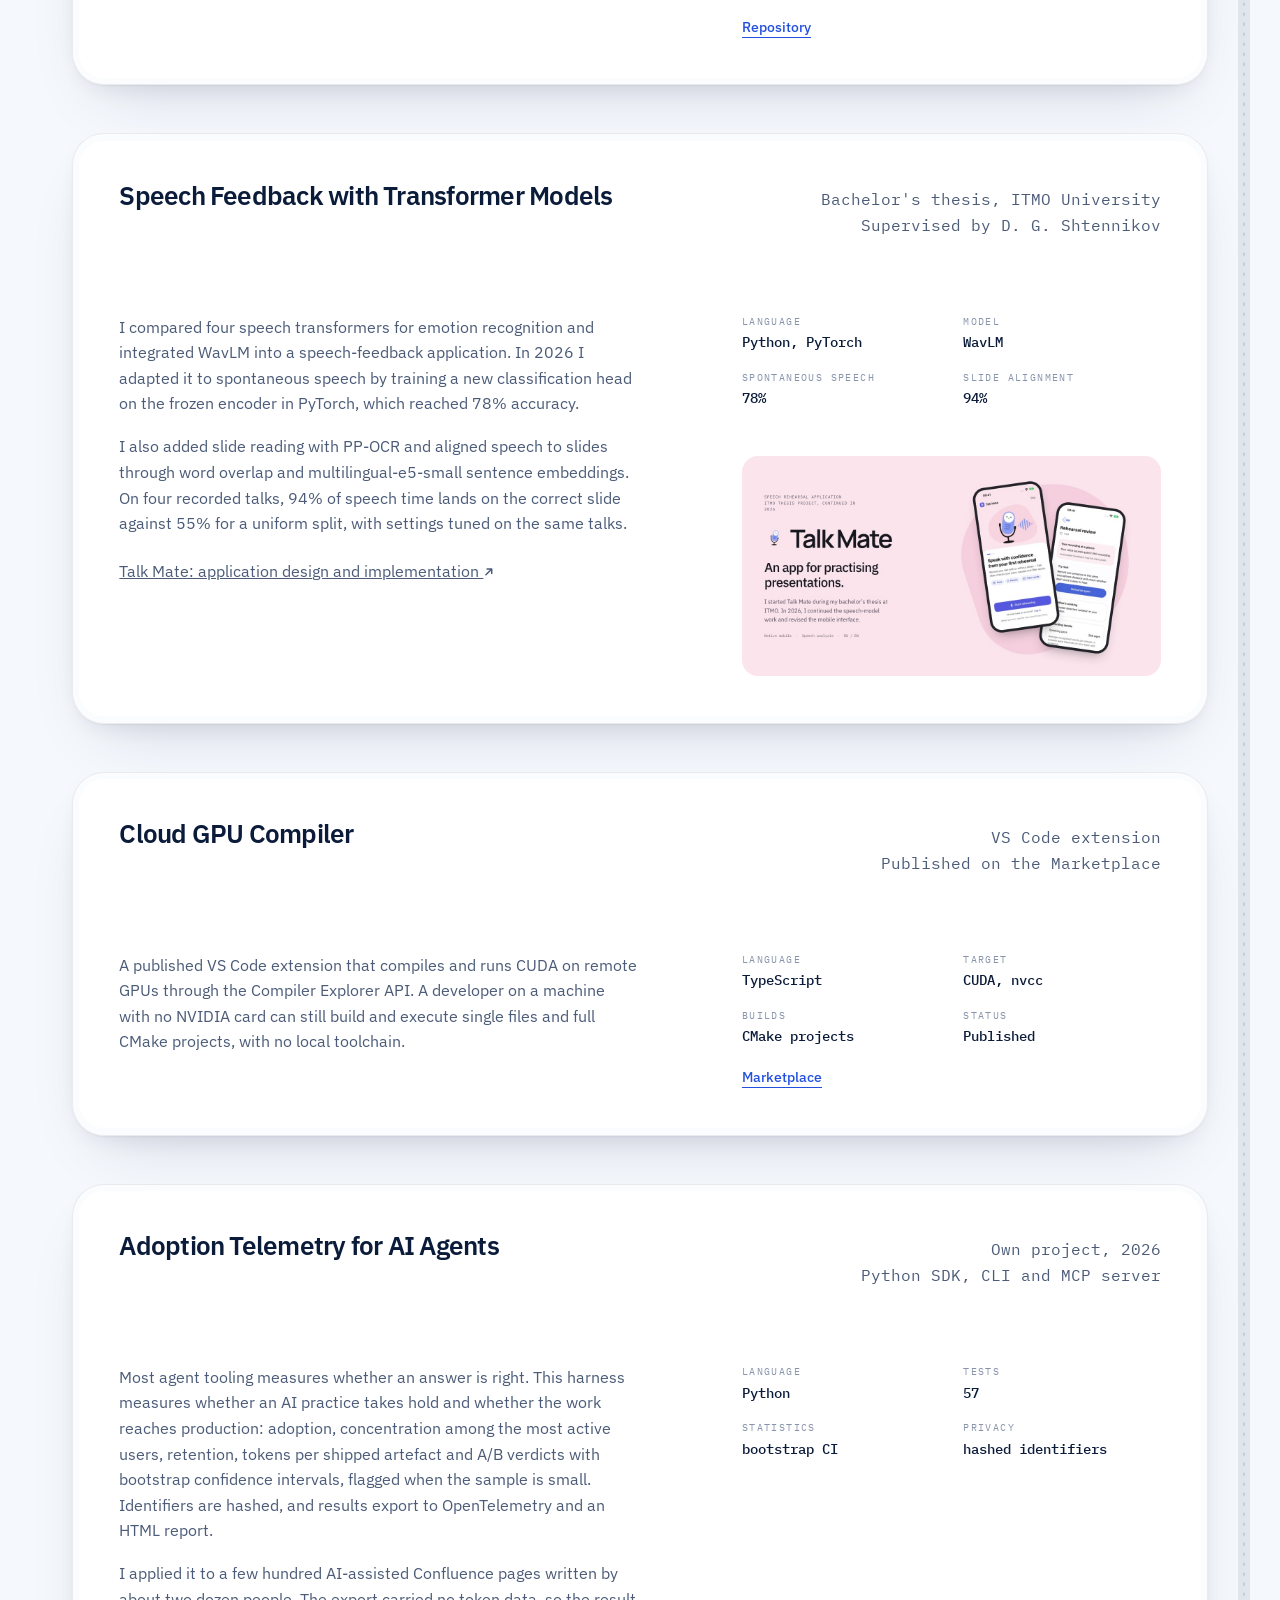
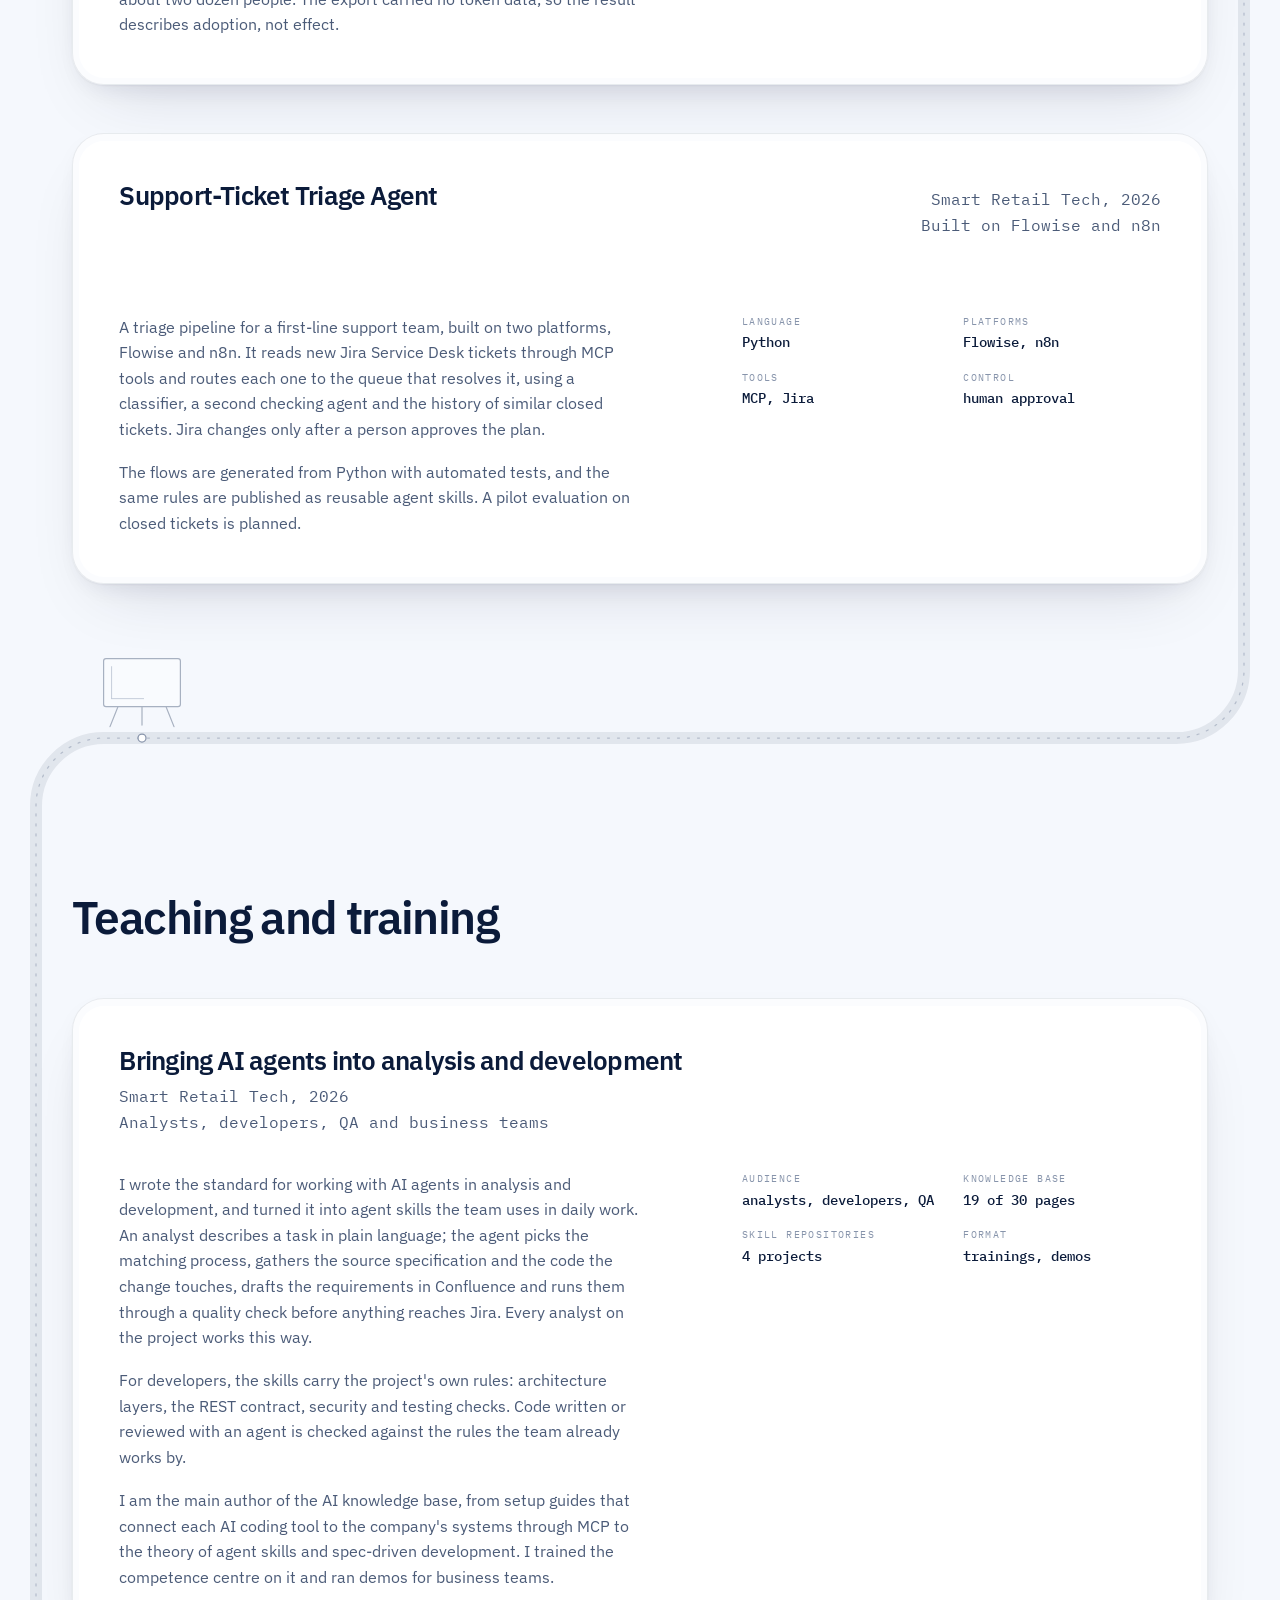
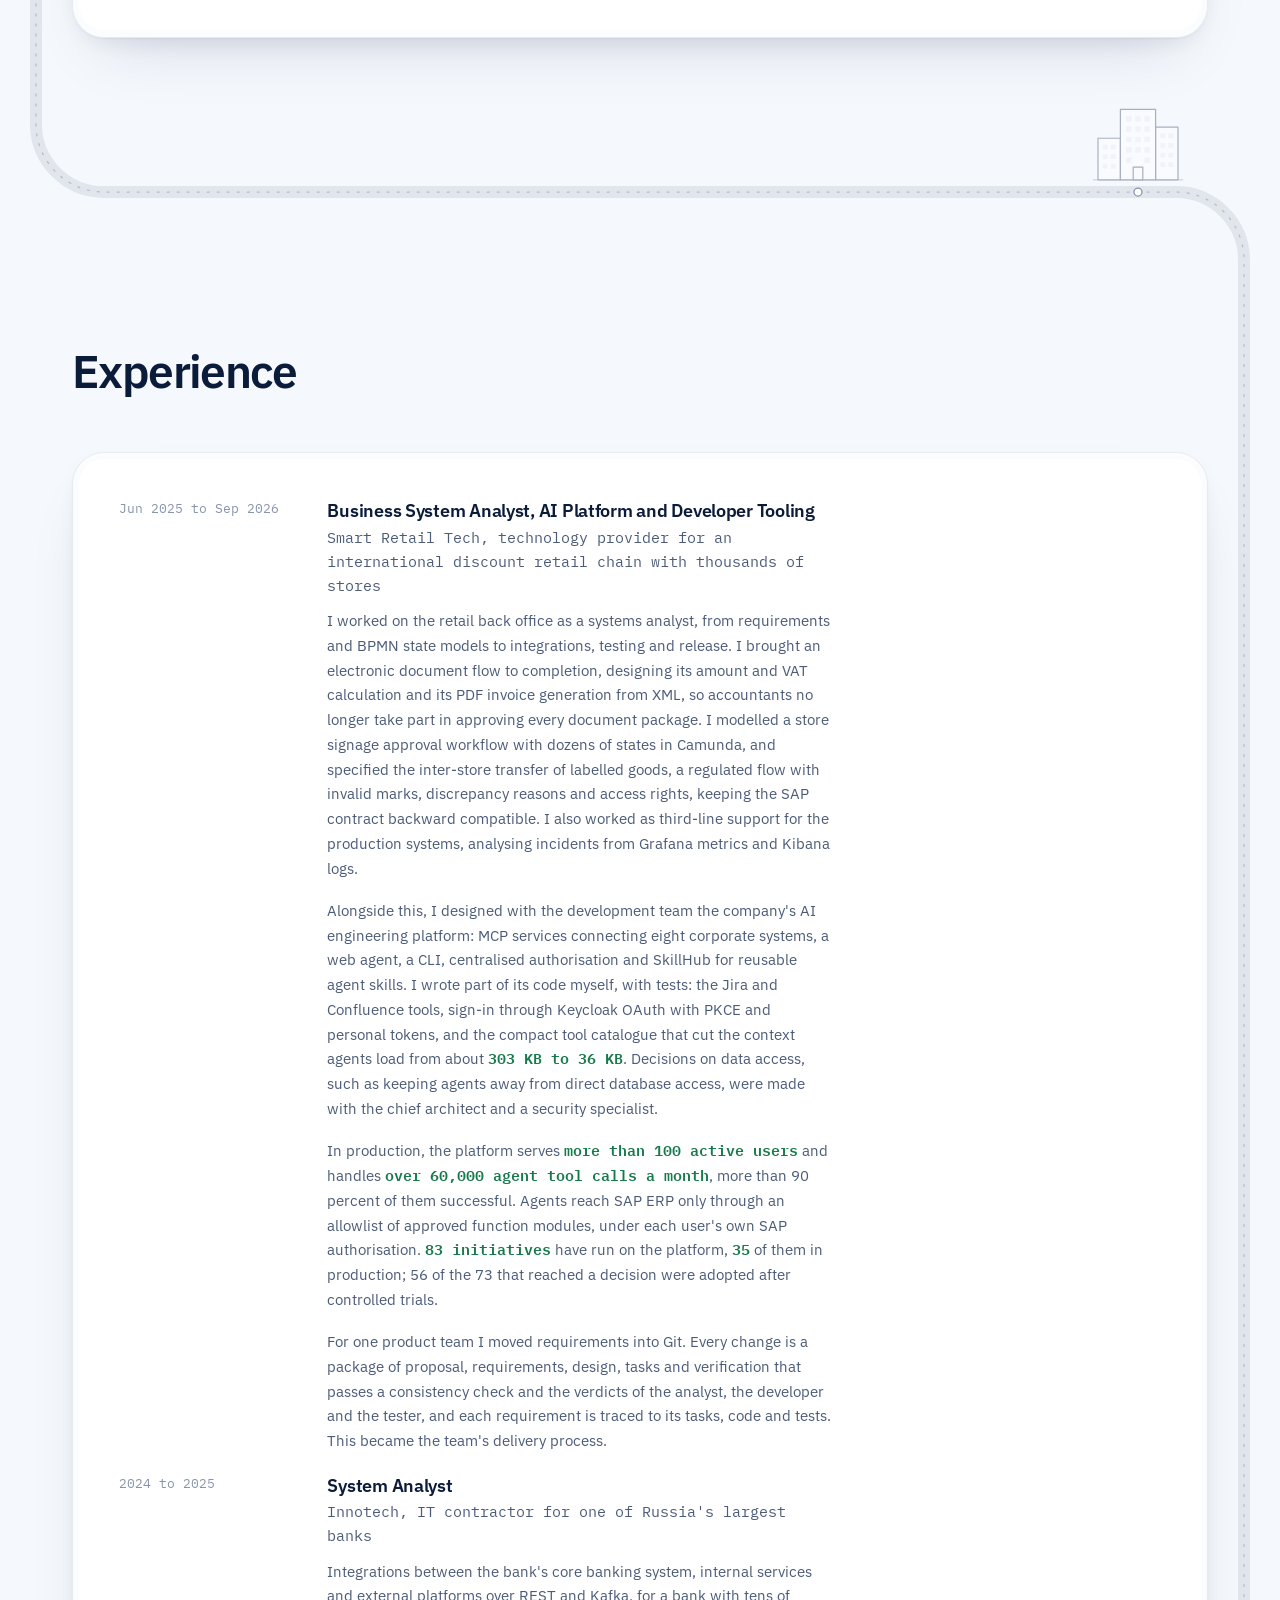
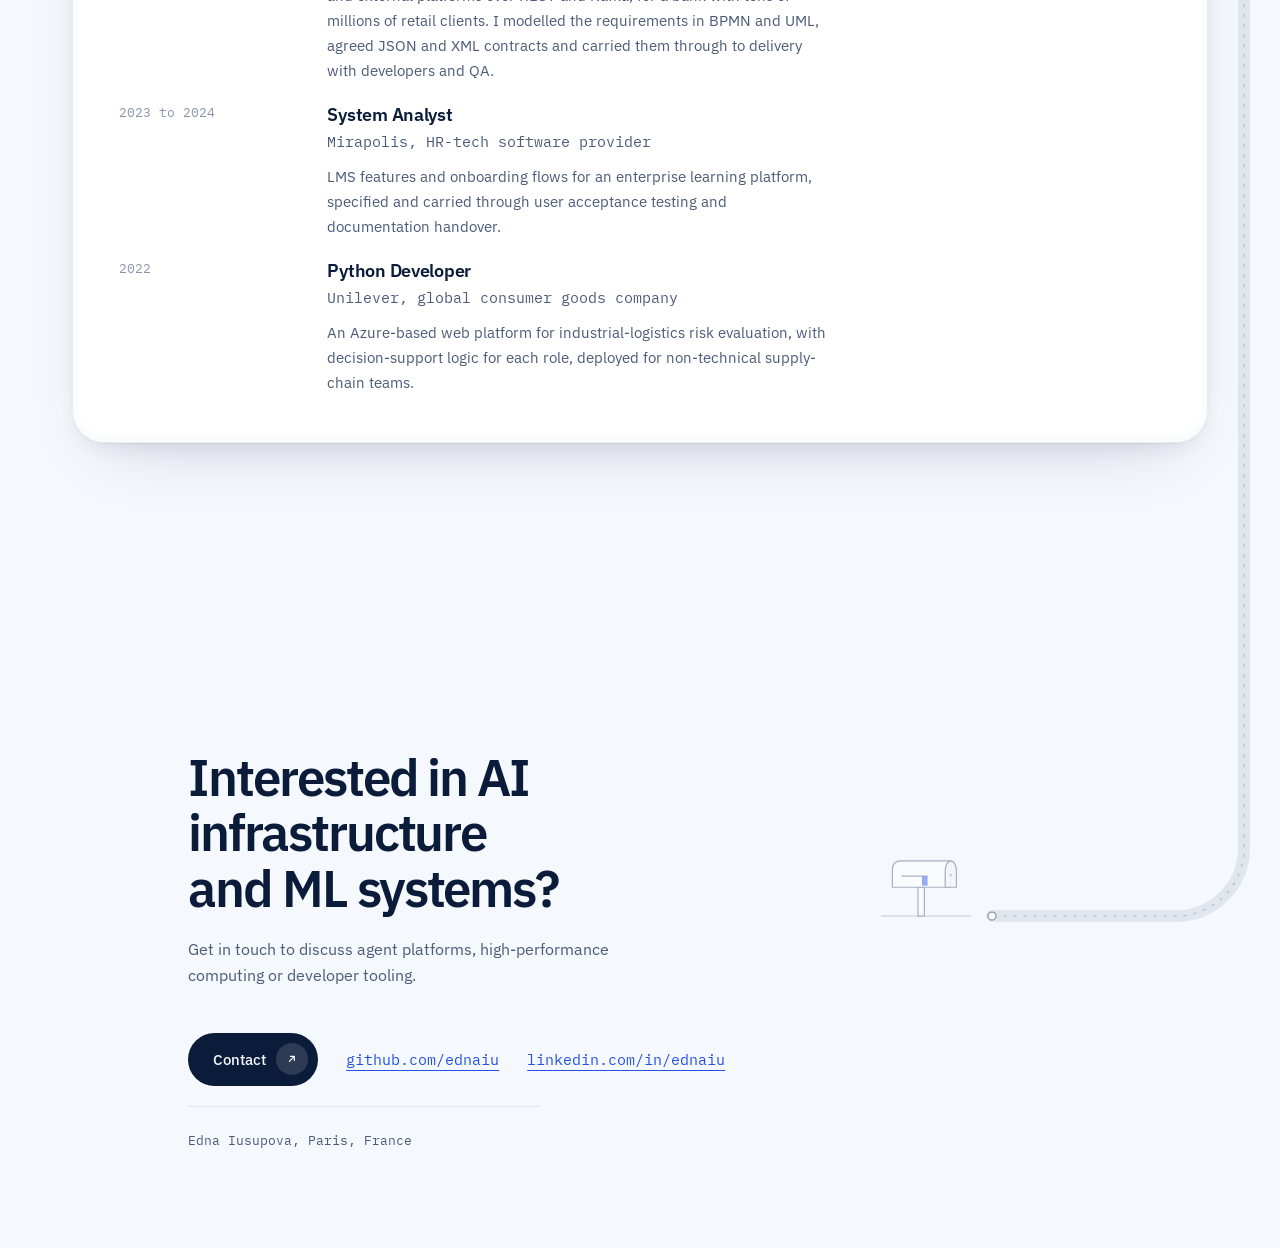
==== commit 0efcfb8a: "Switch the site to a cool blue palette with a soft top light Co-Authored-By: Claude Opus 5.5 <norepl" ====
--- a/index.html
+++ b/index.html
@@ -17,21 +17,21 @@
 <link rel="stylesheet" href="https://fonts.googleapis.com/css2?family=IBM+Plex+Mono:wght@400;500;600&family=IBM+Plex+Sans:wght@400;500;600;700&display=swap">
 <style>
 :root{
-  --ground:#EFF1F3;
-  --shell:rgba(255,255,255,.55);
-  --shell-ring:rgba(16,18,22,.06);
-  --core:#FBFCFD;
-  --ink:#111316;
-  --ink-2:#565B62;
-  --ink-3:#878D95;
-  --ink-read:#3D4249;
-  --hair:rgba(16,18,22,.07);
-  --link:#1A4FA0;
-  --good:#1B7A4B;
-  --mark-n:#8A929B;
+  --ground:#F5F8FD;
+  --shell:rgba(255,255,255,.6);
+  --shell-ring:rgba(11,27,58,.08);
+  --core:rgba(255,255,255,.92);
+  --ink:#0B1B3A;
+  --ink-2:#4B5B78;
+  --ink-3:#8794AB;
+  --ink-read:#2C3B58;
+  --hair:rgba(11,27,58,.08);
+  --link:#2350E0;
+  --good:#167A4A;
+  --mark-n:#8794AB;
   --mark-bad:#A8412F;
   --focus:#1F6FEB;
-  --amb:0 1px 2px rgba(16,18,22,.04), 0 10px 30px -12px rgba(16,18,22,.10), 0 30px 70px -30px rgba(16,18,22,.14);
+  --amb:0 1px 2px rgba(11,27,58,.05), 0 10px 30px -12px rgba(11,27,58,.12), 0 30px 70px -30px rgba(11,27,58,.16);
   --inset:inset 0 1px 0 rgba(255,255,255,.9);
 
   --f-sans:"IBM Plex Sans","Segoe UI",sans-serif;
@@ -47,18 +47,18 @@
 }
 @media (prefers-color-scheme:dark){
   :root:not([data-theme="light"]){
-    --ground:#0A0B0D;
-    --shell:rgba(255,255,255,.045);
-    --shell-ring:rgba(255,255,255,.09);
-    --core:#131519;
-    --ink:#ECEEF1;
-    --ink-2:#9AA1A9;
-    --ink-3:#737A82;
-    --ink-read:#BCC2C9;
-    --hair:rgba(255,255,255,.08);
-    --link:#8CB8F7;
+    --ground:#0A1120;
+    --shell:rgba(190,212,255,.05);
+    --shell-ring:rgba(190,212,255,.1);
+    --core:#111A2B;
+    --ink:#E8EEF8;
+    --ink-2:#9AA8BF;
+    --ink-3:#6F7D94;
+    --ink-read:#C2CDDE;
+    --hair:rgba(190,212,255,.09);
+    --link:#8DB4FF;
     --good:#5CC48F;
-    --mark-n:#6B737C;
+    --mark-n:#66748A;
     --mark-bad:#E08A72;
     --focus:#5C9DFF;
     --amb:0 1px 2px rgba(0,0,0,.5), 0 14px 40px -14px rgba(0,0,0,.7);
@@ -66,9 +66,9 @@
   }
 }
 :root[data-theme="dark"]{
-  --ground:#0A0B0D; --shell:rgba(255,255,255,.045); --shell-ring:rgba(255,255,255,.09);
-  --core:#131519; --ink:#ECEEF1; --ink-2:#9AA1A9; --ink-3:#737A82; --ink-read:#BCC2C9; --hair:rgba(255,255,255,.08);
-  --link:#8CB8F7; --good:#5CC48F; --mark-n:#6B737C; --mark-bad:#E08A72; --focus:#5C9DFF;
+  --ground:#0A1120; --shell:rgba(190,212,255,.05); --shell-ring:rgba(190,212,255,.1);
+  --core:#111A2B; --ink:#E8EEF8; --ink-2:#9AA8BF; --ink-3:#6F7D94; --ink-read:#C2CDDE; --hair:rgba(190,212,255,.09);
+  --link:#8DB4FF; --good:#5CC48F; --mark-n:#66748A; --mark-bad:#E08A72; --focus:#5C9DFF;
   --amb:0 1px 2px rgba(0,0,0,.5), 0 14px 40px -14px rgba(0,0,0,.7);
   --inset:inset 0 1px 0 rgba(255,255,255,.06);
 }
@@ -78,6 +78,14 @@
 @media (prefers-reduced-motion:reduce){html{scroll-behavior:auto}}
 body{margin:0;background:var(--ground);color:var(--ink);
   font:400 16px/1.65 var(--f-sans);-webkit-font-smoothing:antialiased}
+/* light theme: blue light from the top of the screen and a fine grain; fixed layers so phones keep it in place */
+body::before,body::after{content:"";position:fixed;inset:0;z-index:-1;pointer-events:none}
+body::before{background:linear-gradient(180deg,#CFDDF6 0%,#E6EDF9 28%,#F5F8FD 60%)}
+body::after{opacity:.05;mix-blend-mode:multiply;
+  background-image:url("data:image/svg+xml,%3Csvg xmlns='http://www.w3.org/2000/svg' width='160' height='160'%3E%3Cfilter id='n'%3E%3CfeTurbulence type='fractalNoise' baseFrequency='.9' numOctaves='3' stitchTiles='stitch'/%3E%3C/filter%3E%3Crect width='100%25' height='100%25' filter='url(%23n)'/%3E%3C/svg%3E")}
+@media (prefers-color-scheme:dark){:root:not([data-theme="light"]) body::before,:root:not([data-theme="light"]) body::after{display:none}}
+:root[data-theme="dark"] body::before,:root[data-theme="dark"] body::after{display:none}
+@media print{body::before,body::after{display:none}}
 h1,h2,h3{margin:0;text-wrap:balance}
 p{margin:0}
 a{color:inherit}
